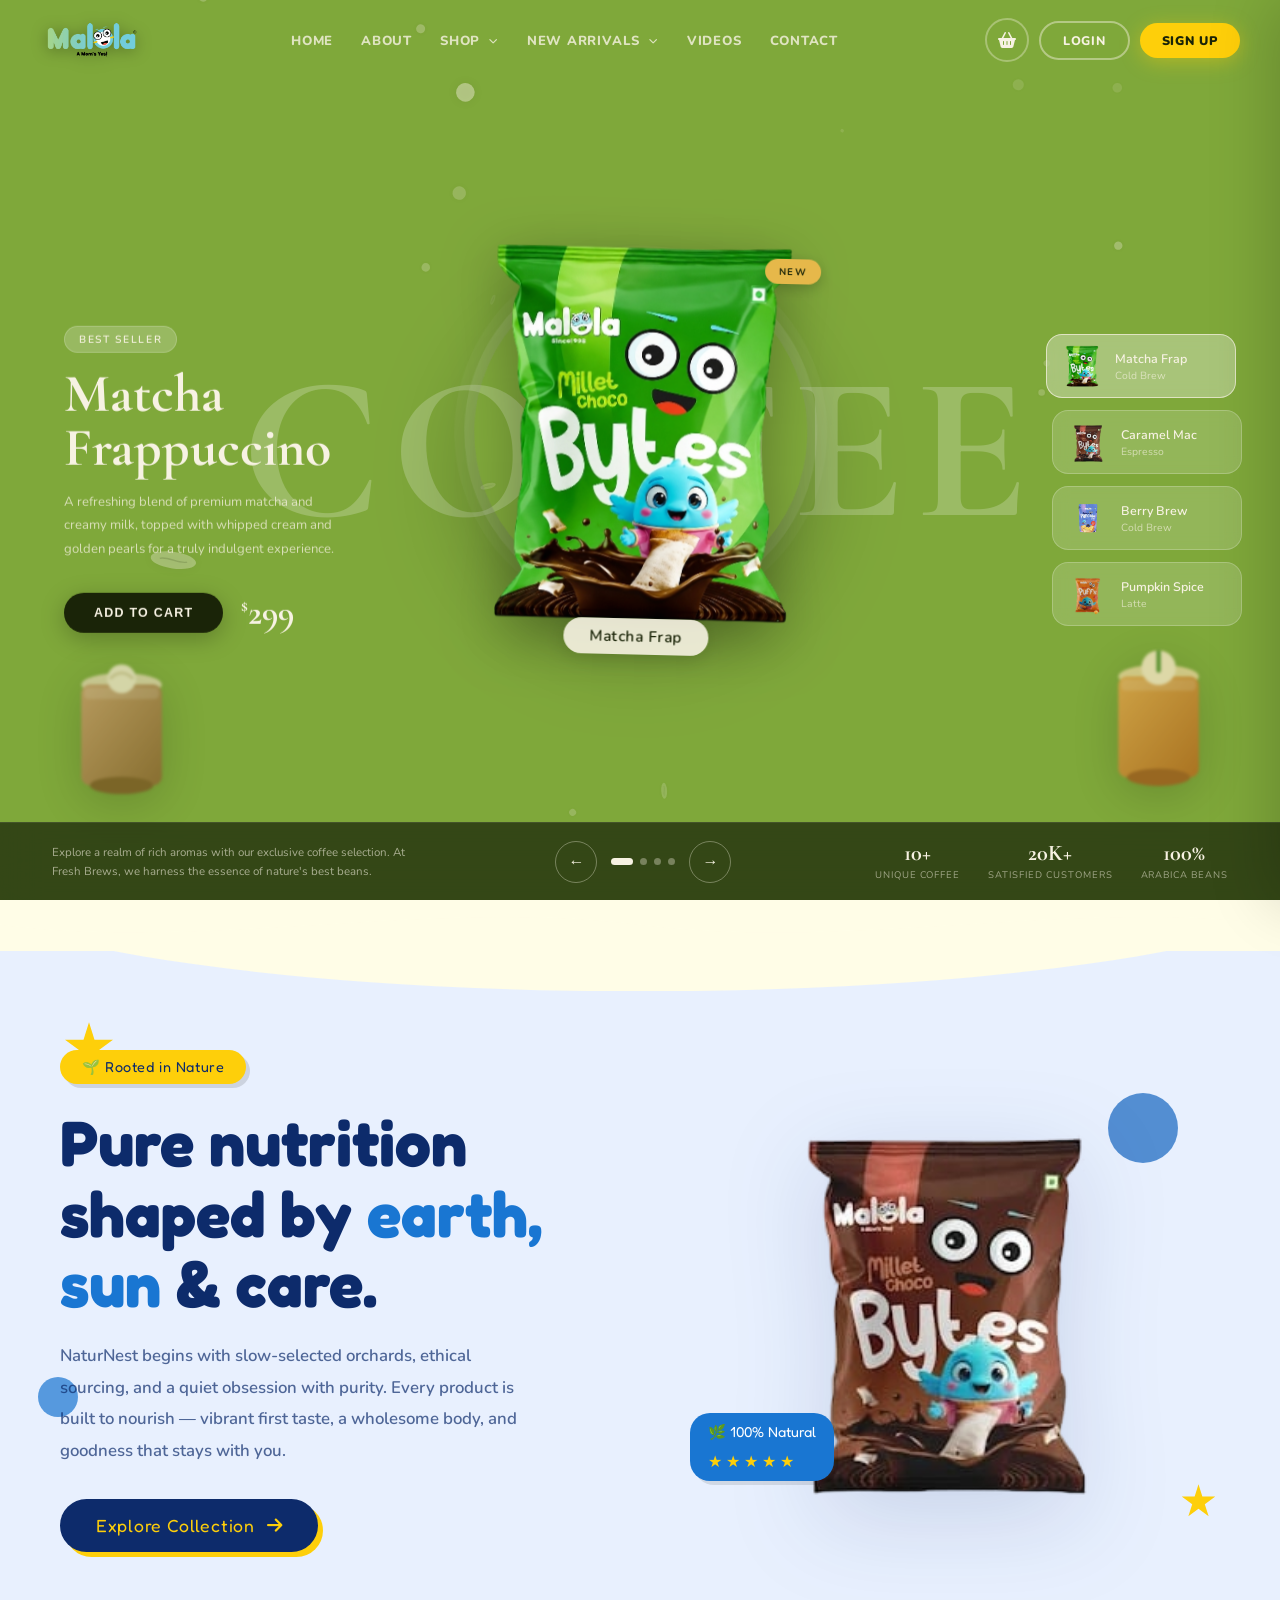
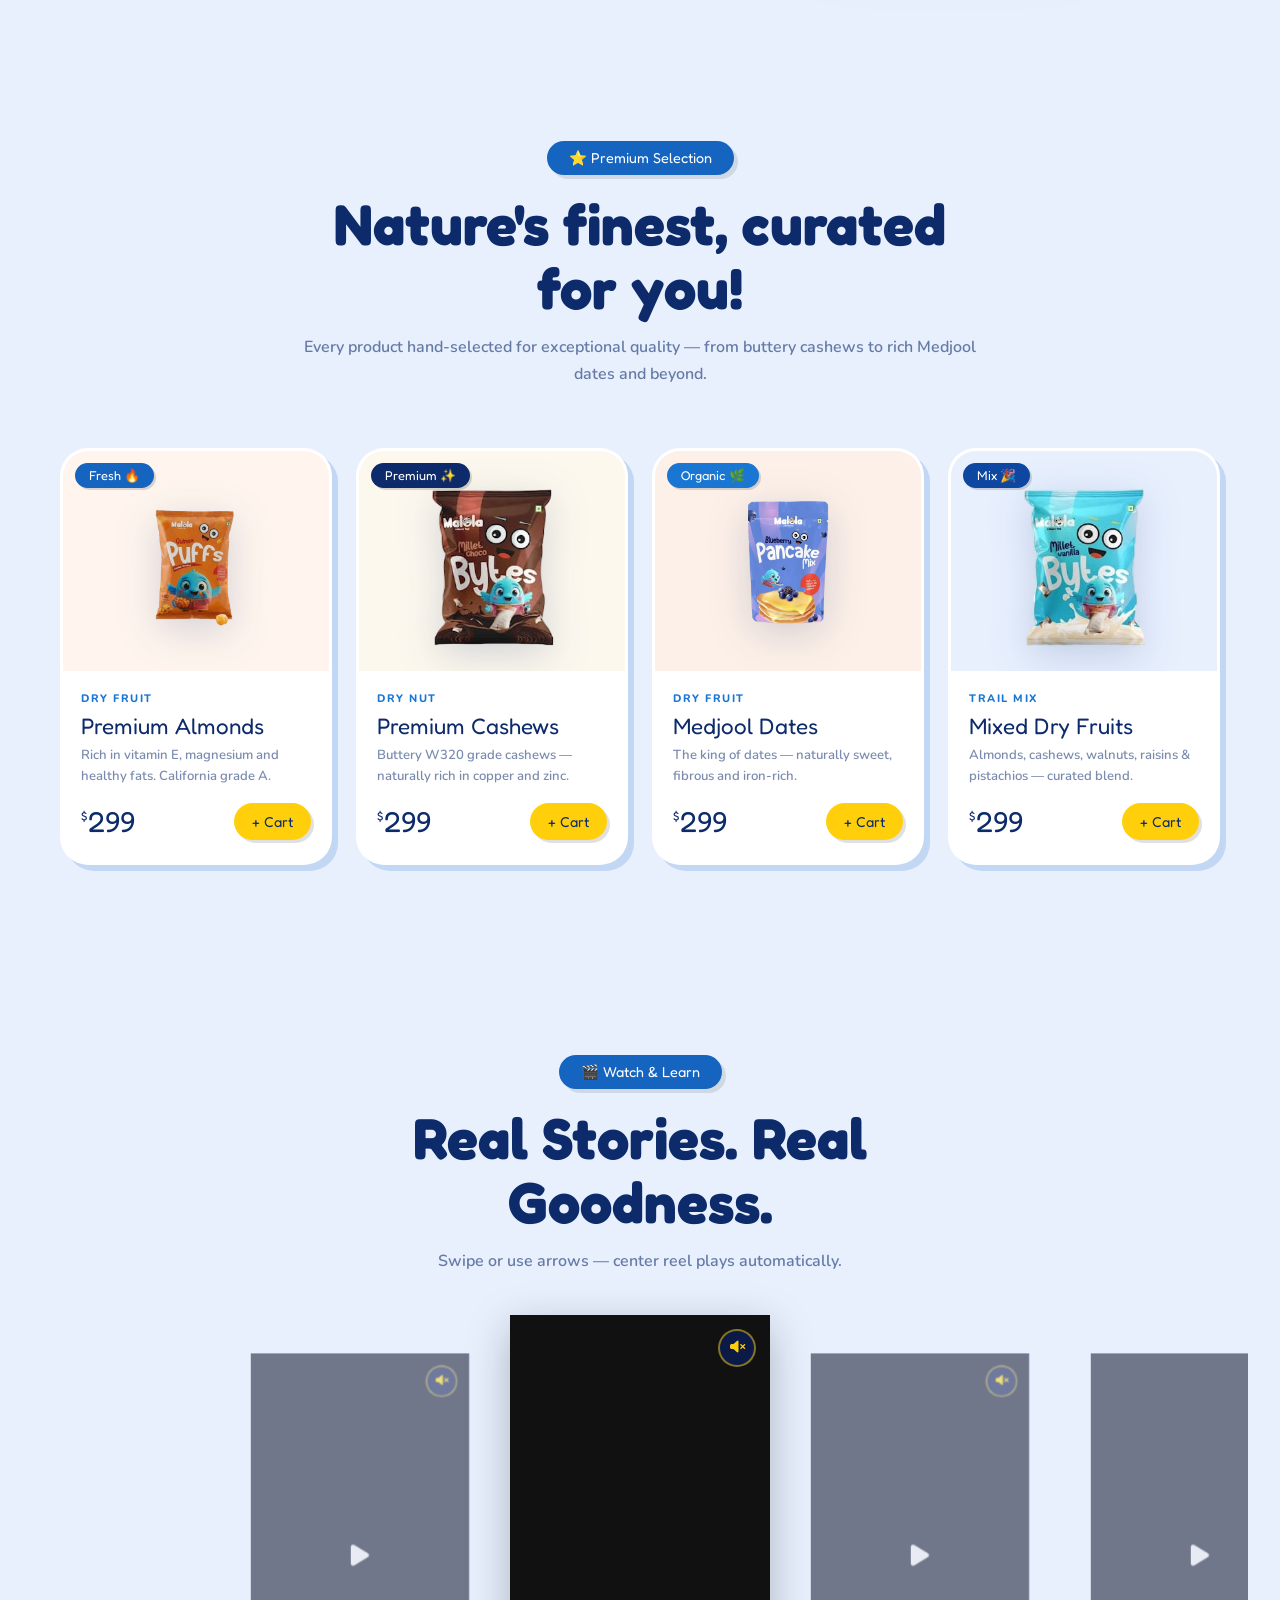
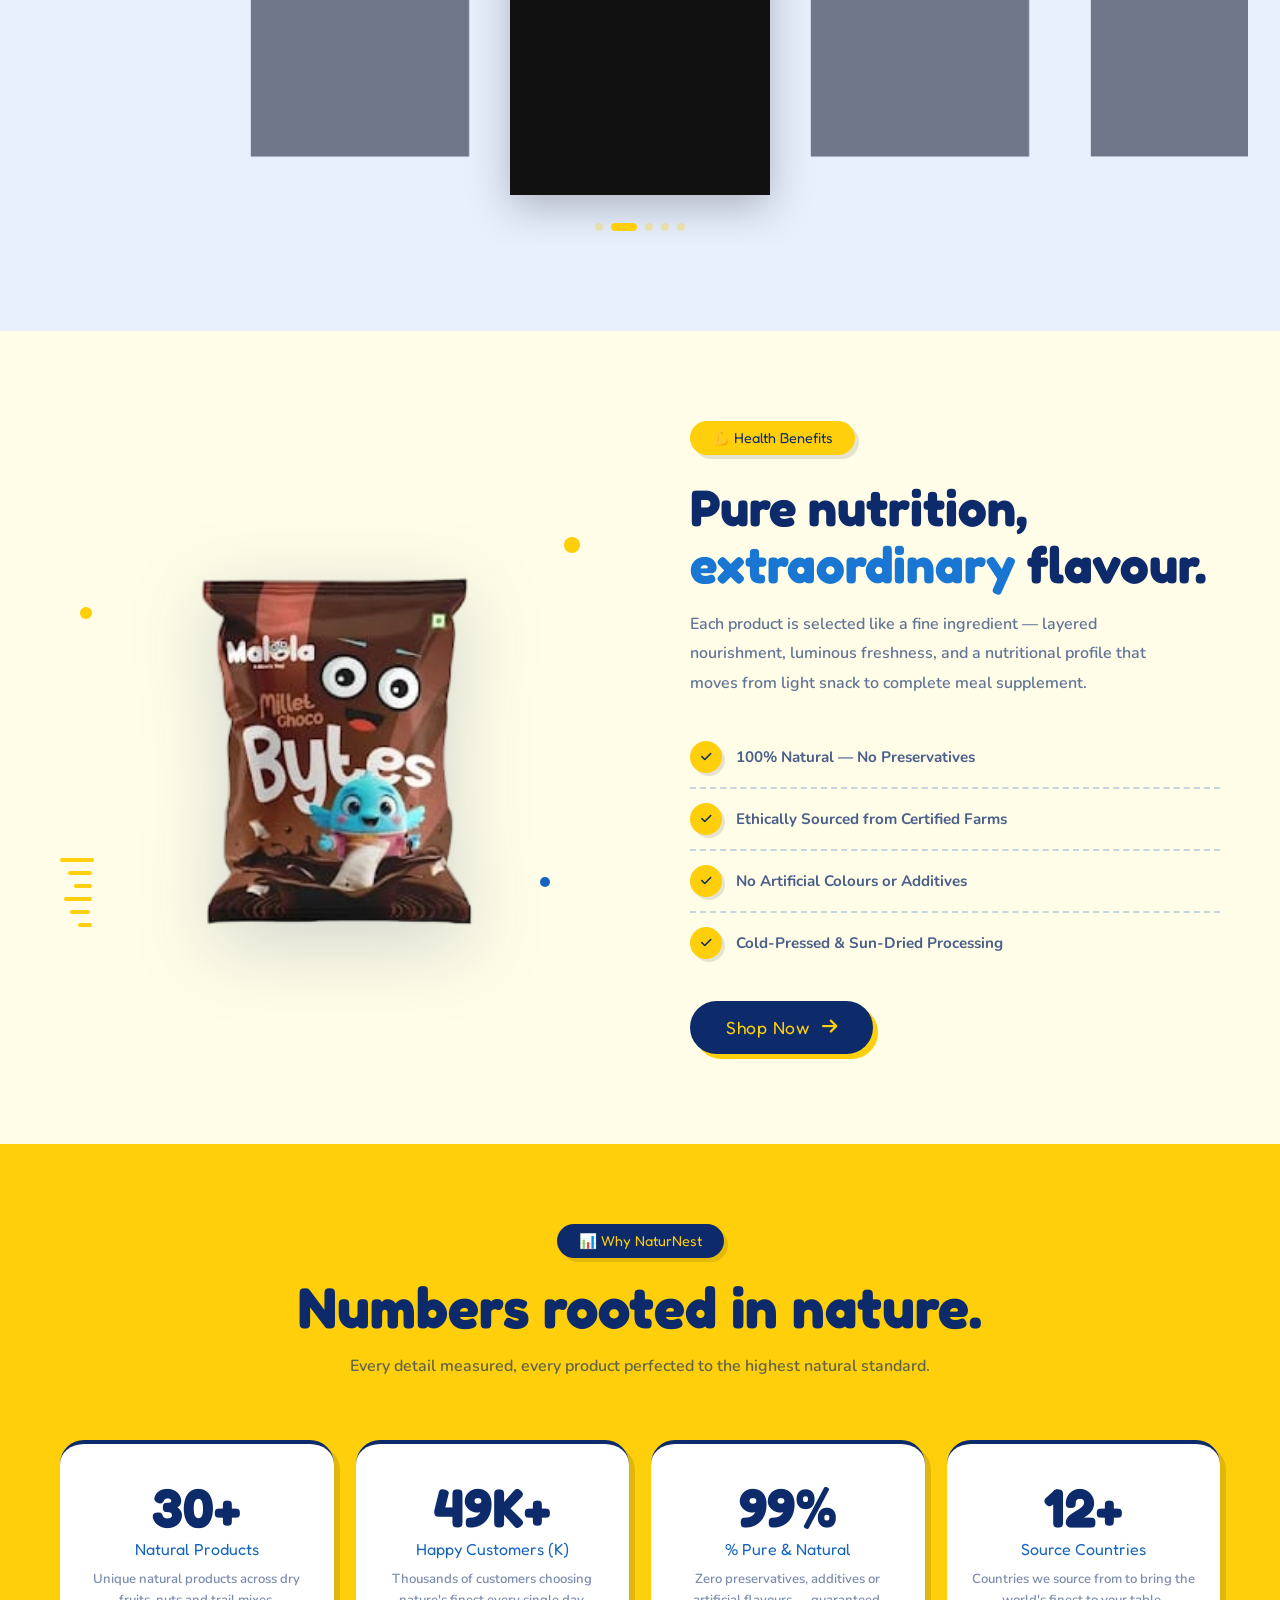
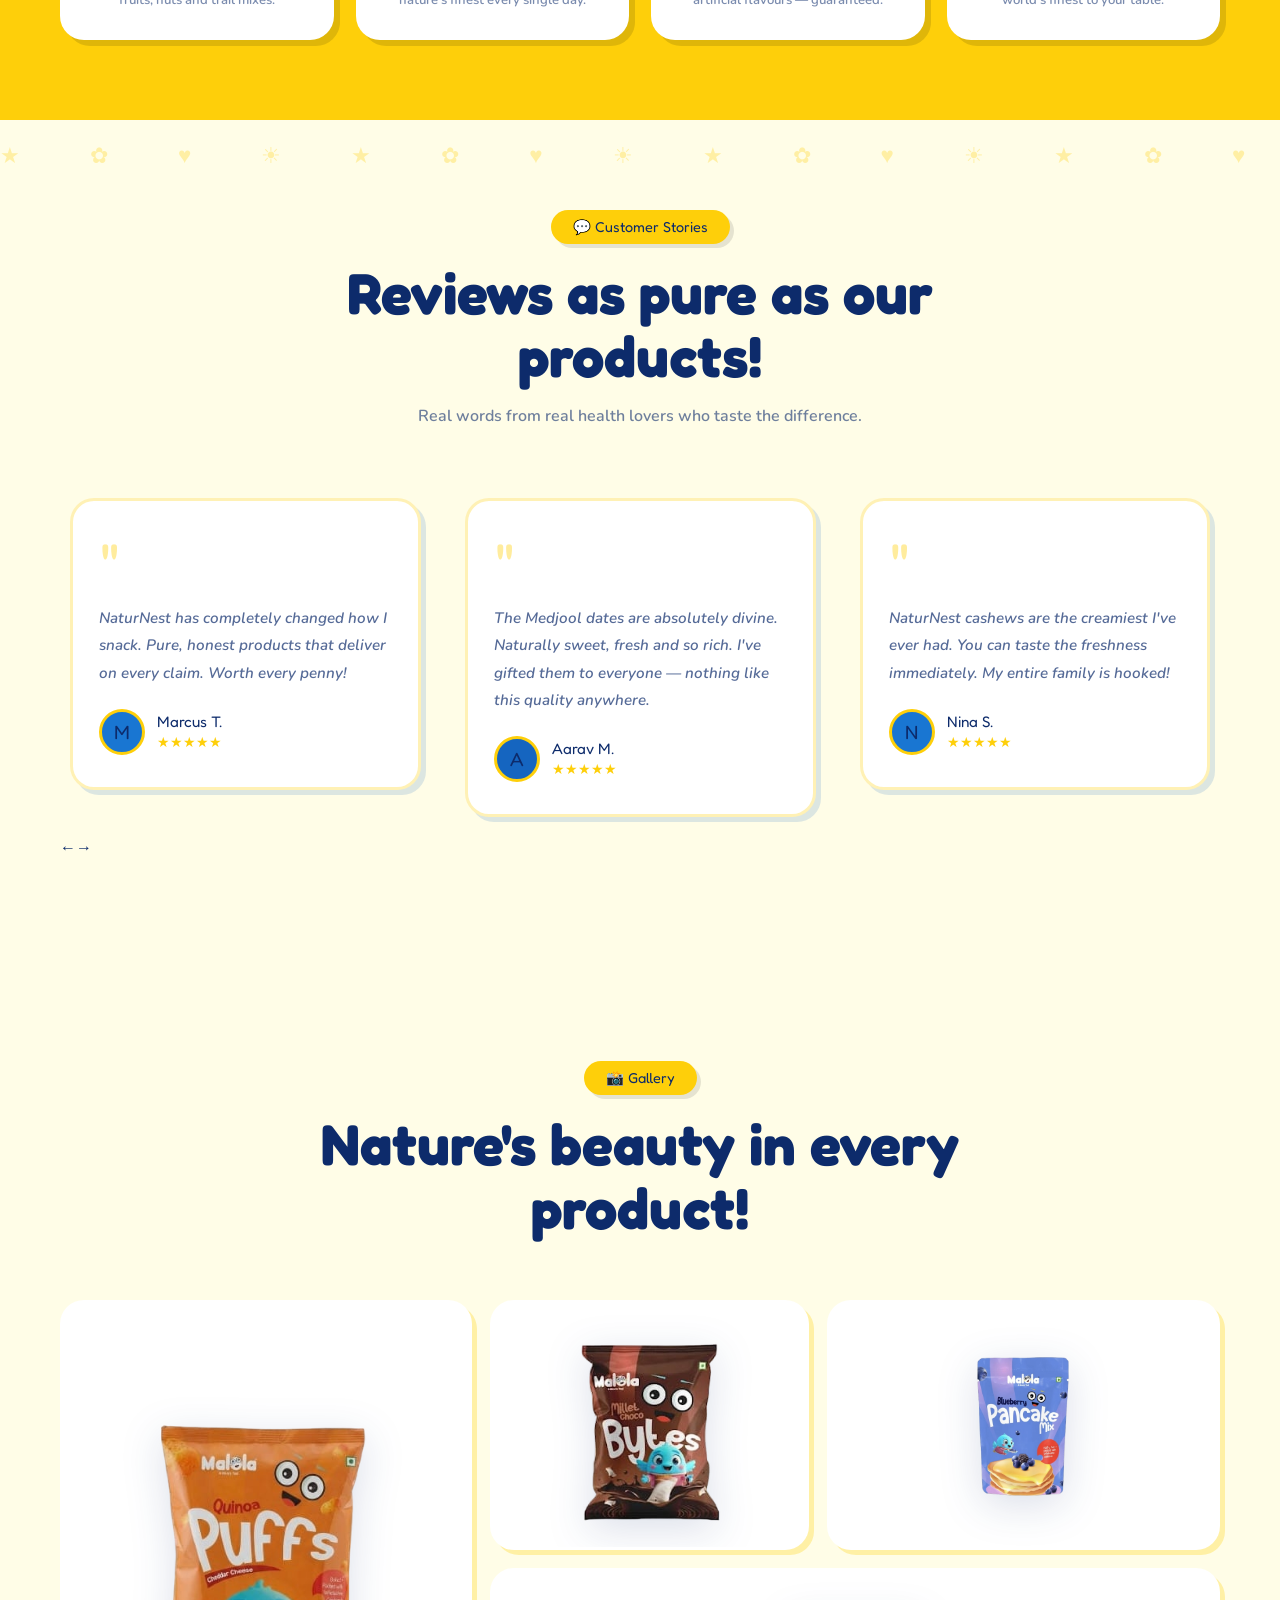
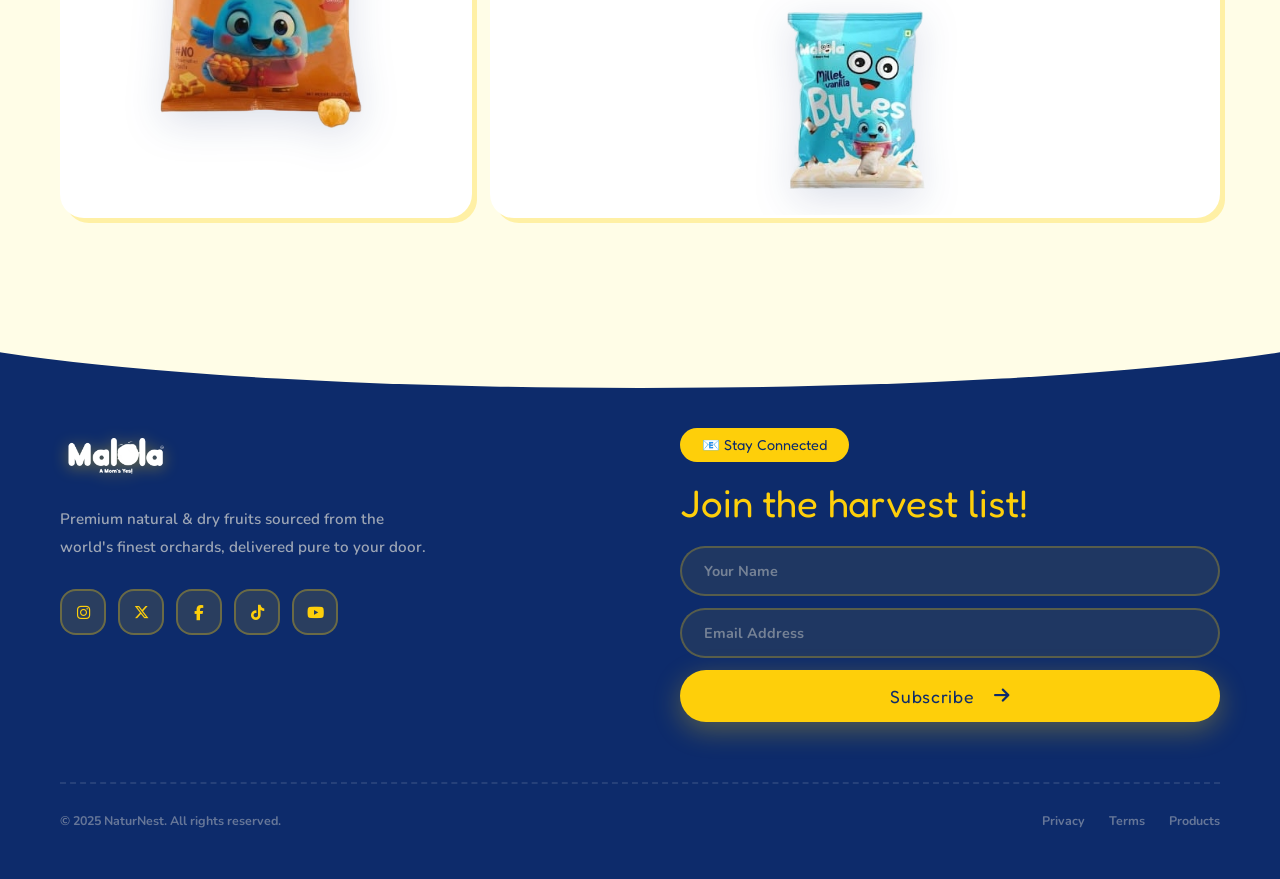
==== index.html @ c9d6923e "Initial commit — NaturNest website" ====
<!DOCTYPE html>
<html lang="en">
<head>
<meta charset="UTF-8"/>
<meta name="viewport" content="width=device-width, initial-scale=1.0"/>
<title>NaturNest — Premium Natural & Dry Fruits</title>
<link href="https://fonts.googleapis.com/css2?family=Fredoka+One&family=Nunito:wght@400;600;700;800;900&family=Cormorant+Garamond:wght@700;900&family=DM+Sans:wght@300;400;500;600&display=swap" rel="stylesheet"/>
<link rel="stylesheet" href="https://cdnjs.cloudflare.com/ajax/libs/OwlCarousel2/2.3.4/assets/owl.carousel.min.css"/>
<link rel="stylesheet" href="https://cdnjs.cloudflare.com/ajax/libs/OwlCarousel2/2.3.4/assets/owl.theme.default.min.css"/>
<link rel="stylesheet" href="https://cdnjs.cloudflare.com/ajax/libs/font-awesome/6.5.0/css/all.min.css"/>
<link rel="stylesheet" href="assets/css/style.css"/>
</head>
<body>

<!-- ══ CART SIDEBAR ══ -->
<div class="cart-overlay" id="cartOverlay"></div>
<aside class="cart-sidebar" id="cartSidebar" aria-label="Shopping cart">
  <div class="cart-header">
    <div class="cart-title"><i class="fa-solid fa-basket-shopping"></i> Your Cart</div>
    <button class="cart-close" id="cartClose" aria-label="Close cart">&#10005;</button>
  </div>
  <div class="cart-items" id="cartItems">
    <div class="cart-empty" id="cartEmpty">
      <i class="fa-solid fa-seedling"></i>
      <p>Your cart is empty</p>
      <span>Add some natural goodness!</span>
    </div>
  </div>
  <div class="cart-footer" id="cartFooter" style="display:none">
    <div class="cart-subtotal">
      <span>Subtotal</span>
      <strong id="cartTotal">$0.00</strong>
    </div>
    <p class="cart-note">Shipping &amp; taxes calculated at checkout</p>
    <button class="checkout-btn">Checkout &nbsp;<i class="fa-solid fa-arrow-right"></i></button>
  </div>
</aside>

<!-- ══ AUTH MODAL ══ -->
<div class="auth-overlay" id="authOverlay"></div>
<div class="auth-modal" id="authModal" role="dialog" aria-modal="true">
  <button class="auth-close" id="authClose" aria-label="Close">&#10005;</button>
  <div class="auth-brand">
    <div class="auth-logo-ring">NN</div>
    <div class="auth-logo-text">NaturNest<small>Pure &amp; Natural</small></div>
  </div>
  <div class="auth-tabs">
    <button class="auth-tab active" data-tab="login">Login</button>
    <button class="auth-tab" data-tab="register">Register</button>
  </div>
  <form class="auth-form" id="loginForm" novalidate>
    <div class="form-group"><label>Email Address</label><div class="input-icon-wrap"><i class="fa-solid fa-envelope"></i><input type="email" placeholder="you@email.com" required></div></div>
    <div class="form-group"><label>Password</label><div class="input-icon-wrap"><i class="fa-solid fa-lock"></i><input type="password" placeholder="••••••••" required></div></div>
    <button type="submit" class="auth-submit">Login &nbsp;<i class="fa-solid fa-arrow-right"></i></button>
    <p class="auth-switch">Don't have an account? <a href="#" class="switch-link" data-switch="register">Register</a></p>
  </form>
  <form class="auth-form" id="registerForm" style="display:none" novalidate>
    <div class="form-group"><label>Full Name</label><div class="input-icon-wrap"><i class="fa-solid fa-user"></i><input type="text" placeholder="Your full name" required></div></div>
    <div class="form-group"><label>Email Address</label><div class="input-icon-wrap"><i class="fa-solid fa-envelope"></i><input type="email" placeholder="you@email.com" required></div></div>
    <div class="form-group"><label>Password</label><div class="input-icon-wrap"><i class="fa-solid fa-lock"></i><input type="password" placeholder="Min. 8 characters" required></div></div>
    <button type="submit" class="auth-submit">Create Account &nbsp;<i class="fa-solid fa-arrow-right"></i></button>
    <p class="auth-switch">Already have an account? <a href="#" class="switch-link" data-switch="login">Login</a></p>
  </form>
</div>

<!-- ══ TOAST ══ -->
<div class="toast-container" id="toastContainer"></div>

<!-- ══ HERO ══ -->
<div id="hero">
  <nav id="mainNav">
    <div class="logo">
      <img src="assets/images/Malola_Logo_600x300-01-1536x768.webp" alt="NaturNest" class="nav-logo-img">
    </div>
    <ul class="nav-links">
      <li><a href="#hero">Home</a></li>
      <li><a href="#kids-about">About</a></li>

      <!-- SHOP MEGA MENU -->
      <li class="has-mega">
        <a href="#kids-shop" class="mega-trigger">Shop <i class="fa-solid fa-chevron-down nav-caret"></i></a>
        <div class="nav-mega">
          <div class="mega-inner">
            <div class="mega-header">
              <span>Our Products</span>
              <a href="#kids-shop" class="mega-view-all">View All <i class="fa-solid fa-arrow-right"></i></a>
            </div>
            <div class="mega-grid">
              <div class="mega-item" data-pdp="almonds">
                <div class="mega-item-text">
                  <div class="mega-item-cat">Dry Fruit</div>
                  <div class="mega-item-name">Premium Almonds</div>
                  <div class="mega-item-price">$299</div>
                </div>
                <img src="assets/images/red.png" alt="Almonds" class="mega-item-img">
              </div>
              <div class="mega-item" data-pdp="cashews">
                <div class="mega-item-text">
                  <div class="mega-item-cat">Dry Nut</div>
                  <div class="mega-item-name">Premium Cashews</div>
                  <div class="mega-item-price">$299</div>
                </div>
                <img src="assets/images/a6bf2fb7-be25-4e5c-94f4-ba9215f70999_removalai_preview.png" alt="Cashews" class="mega-item-img">
              </div>
              <div class="mega-item" data-pdp="dates">
                <div class="mega-item-text">
                  <div class="mega-item-cat">Dry Fruit</div>
                  <div class="mega-item-name">Medjool Dates</div>
                  <div class="mega-item-price">$299</div>
                </div>
                <img src="assets/images/b3e47e53-7399-423b-a88a-c4cadb4de3b3_removalai_preview.png" alt="Dates" class="mega-item-img">
              </div>
              <div class="mega-item" data-pdp="mixed">
                <div class="mega-item-text">
                  <div class="mega-item-cat">Trail Mix</div>
                  <div class="mega-item-name">Mixed Dry Fruits</div>
                  <div class="mega-item-price">$299</div>
                </div>
                <img src="assets/images/32603c34-e7eb-411c-869c-a99345af8d3d_removalai_preview.png" alt="Mix" class="mega-item-img">
              </div>
              <div class="mega-item mega-soon">
                <div class="mega-item-text">
                  <div class="mega-item-cat">Dry Nut</div>
                  <div class="mega-item-name">Organic Walnuts</div>
                  <div class="mega-soon-tag">Coming Soon</div>
                </div>
                <div class="mega-item-emoji">🌰</div>
              </div>
              <div class="mega-item mega-soon">
                <div class="mega-item-text">
                  <div class="mega-item-cat">Dry Nut</div>
                  <div class="mega-item-name">Roasted Pistachios</div>
                  <div class="mega-soon-tag">Coming Soon</div>
                </div>
                <div class="mega-item-emoji">🫘</div>
              </div>
              <div class="mega-item mega-soon">
                <div class="mega-item-text">
                  <div class="mega-item-cat">Dried Fruit</div>
                  <div class="mega-item-name">Turkish Figs</div>
                  <div class="mega-soon-tag">Coming Soon</div>
                </div>
                <div class="mega-item-emoji">🫐</div>
              </div>
              <div class="mega-item mega-soon">
                <div class="mega-item-text">
                  <div class="mega-item-cat">Dried Fruit</div>
                  <div class="mega-item-name">Golden Raisins</div>
                  <div class="mega-soon-tag">Coming Soon</div>
                </div>
                <div class="mega-item-emoji">🍇</div>
              </div>
              <div class="mega-item mega-soon">
                <div class="mega-item-text">
                  <div class="mega-item-cat">Premium Nut</div>
                  <div class="mega-item-name">Pecan Nuts</div>
                  <div class="mega-soon-tag">Coming Soon</div>
                </div>
                <div class="mega-item-emoji">🥜</div>
              </div>
            </div>
          </div>
        </div>
      </li>

      <!-- NEW ARRIVALS DROPDOWN -->
      <li class="has-drop">
        <a href="#" class="drop-trigger">New Arrivals <i class="fa-solid fa-chevron-down nav-caret"></i></a>
        <div class="nav-drop">
          <div class="drop-head">🆕 Coming This Season</div>
          <div class="drop-items">
            <div class="drop-item">
              <div class="drop-item-emoji">🌰</div>
              <div class="drop-item-body">
                <div class="drop-item-name">Organic Walnuts</div>
                <div class="drop-item-sub">Californian · Cold-Pressed</div>
              </div>
              <div class="drop-badge">Soon</div>
            </div>
            <div class="drop-item">
              <div class="drop-item-emoji">🫘</div>
              <div class="drop-item-body">
                <div class="drop-item-name">Roasted Pistachios</div>
                <div class="drop-item-sub">Iranian · Lightly Salted</div>
              </div>
              <div class="drop-badge">Soon</div>
            </div>
            <div class="drop-item">
              <div class="drop-item-emoji">🎁</div>
              <div class="drop-item-body">
                <div class="drop-item-name">Saffron Gift Box</div>
                <div class="drop-item-sub">Premium · Limited Edition</div>
              </div>
              <div class="drop-badge drop-badge-hot">Limited</div>
            </div>
          </div>
          <button class="drop-notify-btn" onclick="showToast('<i class=\'fa-solid fa-bell\'></i> You\'ll be first to know when they land!')">🔔 Notify Me</button>
        </div>
      </li>

      <li><a href="#kids-video">Videos</a></li>
      <li><a href="#kids-contact">Contact</a></li>
    </ul>
    <div class="nav-actions">
      <button class="nav-cart-btn" id="navCartBtn" aria-label="Open cart">
        <i class="fa-solid fa-basket-shopping"></i>
        <span class="cart-badge" id="cartBadge" style="display:none">0</span>
      </button>
      <button class="btn-login" id="navLoginBtn">Login</button>
      <button class="btn-signup" id="navSignupBtn">Sign Up</button>
    </div>
  </nav>
  <div id="bgWord">COFFEE</div>
  <canvas id="beansCanvas"></canvas>
  <div class="side-cup left" id="leftCup">
    <svg viewBox="0 0 80 110" xmlns="http://www.w3.org/2000/svg">
      <defs><linearGradient id="lg1" x1="0" y1="0" x2="1" y2="1"><stop offset="0%" stop-color="#c8956a"/><stop offset="100%" stop-color="#8b5c2e"/></linearGradient></defs>
      <ellipse cx="40" cy="18" rx="28" ry="8" fill="#e8d5b8" opacity=".9"/>
      <rect x="12" y="18" width="56" height="70" rx="6" fill="url(#lg1)"/>
      <ellipse cx="40" cy="88" rx="22" ry="6" fill="#7a4f22"/>
      <rect x="14" y="20" width="52" height="8" rx="3" fill="rgba(255,255,255,.15)"/>
      <circle cx="40" cy="14" r="10" fill="#f0e4cc"/>
      <path d="M32 14 Q40 6 48 14" stroke="#d4c4a0" stroke-width="2" fill="none"/>
    </svg>
  </div>
  <div class="side-cup right" id="rightCup">
    <svg viewBox="0 0 80 110" xmlns="http://www.w3.org/2000/svg">
      <defs><linearGradient id="lg2" x1="0" y1="0" x2="1" y2="1"><stop offset="0%" stop-color="#e8a04a"/><stop offset="100%" stop-color="#b8621a"/></linearGradient></defs>
      <ellipse cx="40" cy="18" rx="28" ry="8" fill="#f5d8a8" opacity=".9"/>
      <rect x="12" y="18" width="56" height="70" rx="6" fill="url(#lg2)"/>
      <ellipse cx="40" cy="88" rx="22" ry="6" fill="#a0521a"/>
      <rect x="14" y="20" width="52" height="8" rx="3" fill="rgba(255,255,255,.15)"/>
      <circle cx="40" cy="12" r="12" fill="#fce8cc"/>
      <line x1="40" y1="0" x2="40" y2="14" stroke="#4e8a2e" stroke-width="3" stroke-linecap="round"/>
    </svg>
  </div>
  <div id="productStage">
    <div class="product-ring" id="productRing">
      <img class="product-image" id="productImage" src="assets/images/green.png" alt="Matcha Frap"/>
      <div class="product-badge" id="productBadge">New</div>
    </div>
    <div class="product-label" id="productLabel">Matcha Frap</div>
  </div>
  <div id="leftContent">
    <div class="slide-tag" id="slideTag">Best Seller</div>
    <h1 class="slide-title" id="slideTitle">Matcha<br/>Frappuccino</h1>
    <p class="slide-desc" id="slideDesc">A refreshing blend of premium matcha and creamy milk, topped with whipped cream and golden pearls for a truly indulgent experience.</p>
    <div class="cta-row">
      <button class="btn-cta" id="heroAddCart">Add to Cart</button>
      <div class="price" id="slidePrice"><sup>$</sup>299</div>
    </div>
  </div>
  <div id="rightThumbs"></div>
  <div id="bottomBar">
    <p class="bottom-desc">Explore a realm of rich aromas with our exclusive coffee selection. At Fresh Brews, we harness the essence of nature's best beans.</p>
    <div class="nav-controls">
      <button class="nav-btn" id="prevBtn">&#8592;</button>
      <div class="dots" id="dotsContainer"></div>
      <button class="nav-btn" id="nextBtn">&#8594;</button>
    </div>
    <div class="stats">
      <div class="stat"><div class="stat-num">10+</div><div class="stat-label">Unique Coffee</div></div>
      <div class="stat"><div class="stat-num">20K+</div><div class="stat-label">Satisfied Customers</div></div>
      <div class="stat"><div class="stat-num">100%</div><div class="stat-label">Arabica Beans</div></div>
    </div>
  </div>
</div>

<!-- ══ KIDS PAGE ══ -->
<div class="kids-page">

  <div class="kids-divider">
    <svg viewBox="0 0 1440 60" xmlns="http://www.w3.org/2000/svg" preserveAspectRatio="none"><path d="M0,30 C240,60 480,0 720,30 C960,60 1200,0 1440,30 L1440,60 L0,60 Z" fill="#fffde7"/></svg>
  </div>

  <!-- ABOUT -->
  <section class="kids-about k-reveal" id="kids-about">
    <div class="k-deco k-star" style="top:10%;left:5%;width:50px;height:50px;--d:-0.5s"></div>
    <div class="k-deco k-circle" style="top:20%;right:8%;width:70px;height:70px;--d:-2s"></div>
    <div class="k-deco k-triangle" style="bottom:15%;left:12%;--d:-3s"></div>
    <div class="k-deco k-star" style="bottom:20%;right:5%;width:35px;height:35px;--d:-4s"></div>
    <div class="k-deco k-circle" style="top:60%;left:3%;width:40px;height:40px;background:#1976D2;--d:-1.5s"></div>
    <div class="kids-about-grid">
      <div class="kids-about-text">
        <div class="k-eyebrow">🌱 Rooted in Nature</div>
        <h2>Pure nutrition shaped by <span>earth, sun</span> &amp; care.</h2>
        <p>NaturNest begins with slow-selected orchards, ethical sourcing, and a quiet obsession with purity. Every product is built to nourish — vibrant first taste, a wholesome body, and goodness that stays with you.</p>
        <button class="kids-about-cta" onclick="document.getElementById('kids-shop').scrollIntoView({behavior:'smooth'})">
          Explore Collection <i class="fa-solid fa-arrow-right"></i>
        </button>
      </div>
      <div class="kids-about-visual">
        <!-- animated zigzag top-right corner -->
        <svg class="ka-zigzag" viewBox="0 0 200 70" xmlns="http://www.w3.org/2000/svg" aria-hidden="true">
          <polyline class="ka-zz-line" points="0,55 25,5 50,55 75,5 100,55 125,5 150,55 175,5 200,55"/>
        </svg>
        <img class="ka-main-img" src="assets/images/a6bf2fb7-be25-4e5c-94f4-ba9215f70999_removalai_preview.png" alt="Premium Cashews">
        <div class="ka-badge2">🌿 100% Natural
          <div class="stars-row"><span>★</span><span>★</span><span>★</span><span>★</span><span>★</span></div>
        </div>
      </div>
    </div>
  </section>

  <!-- PRODUCTS -->
  <section class="kids-products k-reveal" id="kids-shop">
    <div class="k-section-head">
      <div class="k-eyebrow">⭐ Premium Selection</div>
      <h2>Nature's finest, curated for you!</h2>
      <p>Every product hand-selected for exceptional quality — from buttery cashews to rich Medjool dates and beyond.</p>
    </div>
    <div class="kids-product-grid">
      <!-- Card 1 -->
      <div class="k-prod-card">
        <div class="k-prod-img" style="background:#fff5ee">
          <img src="assets/images/red.png" alt="Premium Almonds">
          <div class="k-prod-badge" style="background:#1565C0">Fresh 🔥</div>
        </div>
        <div class="k-prod-info">
          <div class="k-prod-type">Dry Fruit</div>
          <div class="k-prod-name">Premium Almonds</div>
          <div class="k-prod-desc">Rich in vitamin E, magnesium and healthy fats. California grade A.</div>
          <div class="k-prod-footer">
            <div class="k-prod-price"><sup>$</sup>299</div>
            <button class="k-add-btn add-to-cart-btn" data-name="Premium Almonds" data-price="299" data-image="assets/images/red.png">+ Cart</button>
          </div>
        </div>
      </div>
      <!-- Card 2 -->
      <div class="k-prod-card">
        <div class="k-prod-img" style="background:#fdf8ee">
          <img src="assets/images/a6bf2fb7-be25-4e5c-94f4-ba9215f70999_removalai_preview.png" alt="Premium Cashews">
          <div class="k-prod-badge" style="background:#0d2b6b">Premium ✨</div>
        </div>
        <div class="k-prod-info">
          <div class="k-prod-type">Dry Nut</div>
          <div class="k-prod-name">Premium Cashews</div>
          <div class="k-prod-desc">Buttery W320 grade cashews — naturally rich in copper and zinc.</div>
          <div class="k-prod-footer">
            <div class="k-prod-price"><sup>$</sup>299</div>
            <button class="k-add-btn add-to-cart-btn" data-name="Premium Cashews" data-price="299" data-image="assets/images/a6bf2fb7-be25-4e5c-94f4-ba9215f70999_removalai_preview.png">+ Cart</button>
          </div>
        </div>
      </div>
      <!-- Card 3 -->
      <div class="k-prod-card">
        <div class="k-prod-img" style="background:#fdf0e8">
          <img src="assets/images/b3e47e53-7399-423b-a88a-c4cadb4de3b3_removalai_preview.png" alt="Medjool Dates">
          <div class="k-prod-badge" style="background:#1976D2">Organic 🌿</div>
        </div>
        <div class="k-prod-info">
          <div class="k-prod-type">Dry Fruit</div>
          <div class="k-prod-name">Medjool Dates</div>
          <div class="k-prod-desc">The king of dates — naturally sweet, fibrous and iron-rich.</div>
          <div class="k-prod-footer">
            <div class="k-prod-price"><sup>$</sup>299</div>
            <button class="k-add-btn add-to-cart-btn" data-name="Medjool Dates" data-price="299" data-image="assets/images/b3e47e53-7399-423b-a88a-c4cadb4de3b3_removalai_preview.png">+ Cart</button>
          </div>
        </div>
      </div>
      <!-- Card 4 -->
      <div class="k-prod-card">
        <div class="k-prod-img" style="background:#e8f0fe">
          <img src="assets/images/32603c34-e7eb-411c-869c-a99345af8d3d_removalai_preview.png" alt="Mixed Dry Fruits">
          <div class="k-prod-badge" style="background:#0d47a1">Mix 🎉</div>
        </div>
        <div class="k-prod-info">
          <div class="k-prod-type">Trail Mix</div>
          <div class="k-prod-name">Mixed Dry Fruits</div>
          <div class="k-prod-desc">Almonds, cashews, walnuts, raisins &amp; pistachios — curated blend.</div>
          <div class="k-prod-footer">
            <div class="k-prod-price"><sup>$</sup>299</div>
            <button class="k-add-btn add-to-cart-btn" data-name="Mixed Dry Fruits" data-price="299" data-image="assets/images/32603c34-e7eb-411c-869c-a99345af8d3d_removalai_preview.png">+ Cart</button>
          </div>
        </div>
      </div>
    </div>
  </section>

  <!-- VIDEO REELS SLIDER -->
  <section class="kids-video k-reveal" id="kids-video">
    <div class="k-section-head" style="position:relative;z-index:2">
      <div class="k-eyebrow">🎬 Watch &amp; Learn</div>
      <h2>Real Stories. Real Goodness.</h2>
      <p>Swipe or use arrows — center reel plays automatically.</p>
    </div>

    <div class="reels-slider-wrap">
      <button class="reel-nav reel-prev" id="reelPrev" aria-label="Previous reel">
        <i class="fa-solid fa-chevron-left"></i>
      </button>

      <div class="reels-viewport" id="reelsViewport">
        <div class="reels-track" id="reelsTrack">

          <div class="reel-card" data-index="0">
            <video class="reel-video" src="assets/images/video/From KlickPin CF Bookmark these budget-friendly ways to style your paint project that look high-end but stay practical using simple ideas you can actually pull off - Pin-959829739336580702.mp4" muted playsinline preload="metadata"></video>
            <div class="reel-top"><button class="reel-mute-btn"><i class="fa-solid fa-volume-xmark"></i></button></div>
            <div class="reel-pause-icon"><i class="fa-solid fa-pause"></i></div>
          </div>

          <div class="reel-card" data-index="1">
            <video class="reel-video" src="assets/images/video/From KlickPin CF Polished Bridesmaid Dress Ideas for Everyday Life - Pin-31877109857418235.mp4" muted playsinline preload="metadata"></video>
            <div class="reel-top"><button class="reel-mute-btn"><i class="fa-solid fa-volume-xmark"></i></button></div>
            <div class="reel-pause-icon"><i class="fa-solid fa-pause"></i></div>
          </div>

          <div class="reel-card" data-index="2">
            <video class="reel-video" src="assets/images/video/From KlickPin CF Polished Bridesmaid Dress Ideas for Everyday Life - Pin-31877109857418235 - Copy.mp4" muted playsinline preload="metadata"></video>
            <div class="reel-top"><button class="reel-mute-btn"><i class="fa-solid fa-volume-xmark"></i></button></div>
            <div class="reel-pause-icon"><i class="fa-solid fa-pause"></i></div>
          </div>

          <div class="reel-card" data-index="3">
            <video class="reel-video" src="assets/images/video/From KlickPin CF Unique Packing List Ideas on a Budget - Pin-805651820879508247.mp4" muted playsinline preload="metadata"></video>
            <div class="reel-top"><button class="reel-mute-btn"><i class="fa-solid fa-volume-xmark"></i></button></div>
            <div class="reel-pause-icon"><i class="fa-solid fa-pause"></i></div>
          </div>

          <div class="reel-card" data-index="4">
            <video class="reel-video" src="assets/images/video/PinLoad_Style_savvy_Video_Themed_outfits_Bold_fashion_1776402561028 - Copy.mp4" muted playsinline preload="metadata"></video>
            <div class="reel-top"><button class="reel-mute-btn"><i class="fa-solid fa-volume-xmark"></i></button></div>
            <div class="reel-pause-icon"><i class="fa-solid fa-pause"></i></div>
          </div>

        </div>
      </div>

      <button class="reel-nav reel-next" id="reelNext" aria-label="Next reel">
        <i class="fa-solid fa-chevron-right"></i>
      </button>
    </div>

    <div class="reels-dots" id="reelsDots"></div>
  </section>

  <!-- BENEFITS -->
  <section class="kids-benefits k-reveal" id="kids-benefits">
    <div class="kids-benefits-grid">
      <div class="kb-img-side">

        <!-- squiggly line — right side -->
        <svg class="kb-squig kb-squig-r" viewBox="0 0 70 260" xmlns="http://www.w3.org/2000/svg" aria-hidden="true">
          <path class="kb-squig-path" d="M35,8 C65,30 65,70 35,95 C5,120 5,160 35,185 C65,210 65,240 35,252" fill="none" stroke="#FECF0A" stroke-width="6" stroke-linecap="round" stroke-linejoin="round"/>
        </svg>

        <!-- squiggly line — top left -->
        <svg class="kb-squig kb-squig-l" viewBox="0 0 60 180" xmlns="http://www.w3.org/2000/svg" aria-hidden="true">
          <path class="kb-squig-path2" d="M30,6 C52,24 52,55 30,72 C8,89 8,120 30,138 C52,156 52,170 30,174" fill="none" stroke="#1565C0" stroke-width="5" stroke-linecap="round" stroke-linejoin="round"/>
        </svg>

        <!-- scattered dashes — bottom left -->
        <div class="kb-dashes">
          <span></span><span></span><span></span>
          <span></span><span></span><span></span>
        </div>

        <!-- floating dot accents -->
        <div class="kb-dot kb-dot1"></div>
        <div class="kb-dot kb-dot2"></div>
        <div class="kb-dot kb-dot3"></div>

        <img class="kb-main-img" src="assets/images/a6bf2fb7-be25-4e5c-94f4-ba9215f70999_removalai_preview.png" alt="Premium Cashews">
      </div>
      <div class="kb-text">
        <div class="k-eyebrow">💪 Health Benefits</div>
        <h2>Pure nutrition, <span>extraordinary</span> flavour.</h2>
        <p>Each product is selected like a fine ingredient — layered nourishment, luminous freshness, and a nutritional profile that moves from light snack to complete meal supplement.</p>
        <ul class="kb-features">
          <li><div class="k-check"><i class="fa-solid fa-check"></i></div> 100% Natural — No Preservatives</li>
          <li><div class="k-check"><i class="fa-solid fa-check"></i></div> Ethically Sourced from Certified Farms</li>
          <li><div class="k-check"><i class="fa-solid fa-check"></i></div> No Artificial Colours or Additives</li>
          <li><div class="k-check"><i class="fa-solid fa-check"></i></div> Cold-Pressed &amp; Sun-Dried Processing</li>
        </ul>
        <button class="kids-about-cta" style="margin-top:28px" onclick="document.getElementById('kids-shop').scrollIntoView({behavior:'smooth'})">
          Shop Now <i class="fa-solid fa-arrow-right"></i>
        </button>
      </div>
    </div>
  </section>

  <!-- STATS -->
  <section class="kids-stats k-reveal">
    <div class="k-section-head">
      <div class="k-eyebrow">📊 Why NaturNest</div>
      <h2>Numbers rooted in nature.</h2>
      <p>Every detail measured, every product perfected to the highest natural standard.</p>
    </div>
    <div class="k-stat-grid">
      <div class="k-stat-card">
        <strong data-count="30">0</strong>
        <div class="k-stat-label">Natural Products</div>
        <p>Unique natural products across dry fruits, nuts and trail mixes.</p>
      </div>
      <div class="k-stat-card">
        <strong data-count="50">0</strong>
        <div class="k-stat-label">Happy Customers (K)</div>
        <p>Thousands of customers choosing nature's finest every single day.</p>
      </div>
      <div class="k-stat-card">
        <strong data-count="100">0</strong>
        <div class="k-stat-label">% Pure &amp; Natural</div>
        <p>Zero preservatives, additives or artificial flavours — guaranteed.</p>
      </div>
      <div class="k-stat-card">
        <strong data-count="12">0</strong>
        <div class="k-stat-label">Source Countries</div>
        <p>Countries we source from to bring the world's finest to your table.</p>
      </div>
    </div>
  </section>

  <!-- TESTIMONIALS -->
  <section class="kids-reviews k-reveal">
    <div class="k-section-head">
      <div class="k-eyebrow" style="background:var(--yellow);color:var(--kids-dark)">💬 Customer Stories</div>
      <h2>Reviews as pure as our products!</h2>
      <p>Real words from real health lovers who taste the difference.</p>
    </div>
    <div class="owl-carousel kids-testimonial-carousel" style="max-width:1220px;margin:0 auto;position:relative;z-index:2">
      <div>
        <div class="k-review-card">
          <div class="k-quote">"</div>
          <p class="k-review-text">The Medjool dates are absolutely divine. Naturally sweet, fresh and so rich. I've gifted them to everyone — nothing like this quality anywhere.</p>
          <div class="k-review-footer">
            <div class="k-avatar" style="background:#1565C0">A</div>
            <div><div class="k-review-name">Aarav M.</div><div class="k-stars">★★★★★</div></div>
          </div>
        </div>
      </div>
      <div>
        <div class="k-review-card">
          <div class="k-quote">"</div>
          <p class="k-review-text">NaturNest cashews are the creamiest I've ever had. You can taste the freshness immediately. My entire family is hooked!</p>
          <div class="k-review-footer">
            <div class="k-avatar" style="background:#1976D2">N</div>
            <div><div class="k-review-name">Nina S.</div><div class="k-stars">★★★★★</div></div>
          </div>
        </div>
      </div>
      <div>
        <div class="k-review-card">
          <div class="k-quote">"</div>
          <p class="k-review-text">The mixed dry fruits pack is my daily ritual. Perfect balance of nuts and fruits. A clean luxury snack I genuinely look forward to.</p>
          <div class="k-review-footer">
            <div class="k-avatar" style="background:#1565C0">K</div>
            <div><div class="k-review-name">Kabir R.</div><div class="k-stars">★★★★★</div></div>
          </div>
        </div>
      </div>
      <div>
        <div class="k-review-card">
          <div class="k-quote">"</div>
          <p class="k-review-text">Premium almonds that actually taste premium. No bitterness, no stale aftertaste. Just pure, wholesome goodness in every handful.</p>
          <div class="k-review-footer">
            <div class="k-avatar" style="background:#FECF0A">S</div>
            <div><div class="k-review-name">Sara L.</div><div class="k-stars">★★★★★</div></div>
          </div>
        </div>
      </div>
      <div>
        <div class="k-review-card">
          <div class="k-quote">"</div>
          <p class="k-review-text">NaturNest has completely changed how I snack. Pure, honest products that deliver on every claim. Worth every penny!</p>
          <div class="k-review-footer">
            <div class="k-avatar" style="background:#1976D2">M</div>
            <div><div class="k-review-name">Marcus T.</div><div class="k-stars">★★★★★</div></div>
          </div>
        </div>
      </div>
    </div>
  </section>

  <!-- GALLERY -->
  <section class="kids-gallery k-reveal">
    <div class="k-section-head">
      <div class="k-eyebrow" style="background:var(--yellow);color:var(--kids-dark)">📸 Gallery</div>
      <h2>Nature's beauty in every product!</h2>
    </div>
    <div class="k-gallery-grid" style="max-width:1220px;margin:0 auto">
      <div class="k-gal-item tall">
        <img src="assets/images/red.png" alt="Premium Almonds">
        <div class="k-gal-overlay"><div class="k-gal-label">Premium Almonds</div></div>
      </div>
      <div class="k-gal-item">
        <img src="assets/images/a6bf2fb7-be25-4e5c-94f4-ba9215f70999_removalai_preview.png" alt="Cashews">
        <div class="k-gal-overlay"><div class="k-gal-label">Premium Cashews</div></div>
      </div>
      <div class="k-gal-item">
        <img src="assets/images/b3e47e53-7399-423b-a88a-c4cadb4de3b3_removalai_preview.png" alt="Medjool Dates">
        <div class="k-gal-overlay"><div class="k-gal-label">Medjool Dates</div></div>
      </div>
      <div class="k-gal-item wide">
        <img src="assets/images/32603c34-e7eb-411c-869c-a99345af8d3d_removalai_preview.png" alt="Mixed Dry Fruits">
        <div class="k-gal-overlay"><div class="k-gal-label">Mixed Dry Fruits</div></div>
      </div>
    </div>
  </section>

</div><!-- /kids-page -->

<!-- FOOTER -->
<footer class="kids-footer" id="kids-contact">
  <div class="k-footer-grid">
    <div>
      <div class="k-footer-logo">
        <img src="assets/images/Malola_Logo_600x300-01-1536x768.webp" alt="NaturNest" style="height:56px;width:auto;object-fit:contain;filter:brightness(0) invert(1) drop-shadow(0 2px 8px rgba(254,207,10,.4))">
      </div>
      <p>Premium natural &amp; dry fruits sourced from the world's finest orchards, delivered pure to your door.</p>
      <div class="k-social-links">
        <a class="k-social-link" href="#" aria-label="Instagram"><i class="fa-brands fa-instagram"></i></a>
        <a class="k-social-link" href="#" aria-label="X"><i class="fa-brands fa-x-twitter"></i></a>
        <a class="k-social-link" href="#" aria-label="Facebook"><i class="fa-brands fa-facebook-f"></i></a>
        <a class="k-social-link" href="#" aria-label="TikTok"><i class="fa-brands fa-tiktok"></i></a>
        <a class="k-social-link" href="#" aria-label="YouTube"><i class="fa-brands fa-youtube"></i></a>
      </div>
    </div>
    <div>
      <div class="k-eyebrow" style="background:var(--yellow);color:var(--kids-dark);display:inline-flex;align-items:center;gap:8px;border-radius:999px;padding:8px 22px;font-family:'Fredoka One',cursive;font-size:.9rem;margin-bottom:10px">📧 Stay Connected</div>
      <div class="k-footer-heading">Join the harvest list!</div>
      <form class="k-footer-form" id="footerForm">
        <input type="text" placeholder="Your Name" aria-label="Name">
        <input type="email" placeholder="Email Address" aria-label="Email">
        <button type="submit">Subscribe &nbsp;<i class="fa-solid fa-arrow-right"></i></button>
      </form>
    </div>
  </div>
  <div class="k-footer-bottom">
    <span>© 2025 NaturNest. All rights reserved.</span>
    <div class="k-footer-links">
      <a href="#">Privacy</a>
      <a href="#">Terms</a>
      <a href="#">Products</a>
    </div>
  </div>
</footer>

<script src="https://code.jquery.com/jquery-3.7.1.min.js"></script>
<script src="https://cdnjs.cloudflare.com/ajax/libs/OwlCarousel2/2.3.4/owl.carousel.min.js"></script>
<script src="assets/js/script.js"></script>
</body>
</html>
---- assets/css/style.css ----
*,*::before,*::after{box-sizing:border-box;margin:0;padding:0}

:root{
  --bg:#8aac3f;--bg2:#9ebf48;--cream:#f7f2e3;--dark:#1a2408;--accent:#e6b84a;
  --trans:cubic-bezier(.77,0,.175,1);
  --wb:#fafbff;--cd:#0d2b6b;--cm:#1565C0;--cl:#1976D2;--gold:#fdd00c;--beige:#e8f0fe;
  --yellow:#FECF0A;--yellow2:#FFD93D;--aqua:#1565C0;--aqua2:#1976D2;
  --kids-bg:#FFFDE7;--kids-dark:#0d2b6b;--kids-green:#1976D2;--kids-pink:#1565C0;
  --kids-purple:#0d47a1;--kids-orange:#2196F3;
  --bubble-r:40px;
}

html{scroll-behavior:smooth}
html,body{width:100%;min-height:100%;overflow-x:hidden;font-family:'Nunito',sans-serif;background:var(--kids-bg);color:var(--kids-dark)}

/* ── NAV ── */
#mainNav{
  position:fixed;top:0;left:0;right:0;z-index:900;
  display:flex;align-items:center;justify-content:space-between;
  padding:14px 40px;
  transition:background .35s ease,box-shadow .35s ease,padding .35s ease;
}
/* .fa-solid, .fas{
  color: white;
} */
#mainNav.nav-scrolled{
  background:#fff;
  box-shadow:0 4px 24px rgba(21,101,192,.18);
  padding:10px 40px;
}
#mainNav.nav-scrolled .logo-text{color:#1a2408}
#mainNav.nav-scrolled .logo-text small{color:rgba(26,36,8,.55)}
#mainNav.nav-scrolled .nav-links a{color:rgba(26,36,8,.75)}
#mainNav.nav-scrolled .nav-links a:hover{color:#1a2408}
#mainNav.nav-scrolled .nav-links a::after{background:#1a2408}
#mainNav.nav-scrolled .nav-cart-btn{color:#1a2408;border-color:rgba(26,36,8,.2)}
#mainNav.nav-scrolled .btn-login{color:#1a2408;border-color:rgba(26,36,8,.3)}

#hero{position:relative;width:100vw;height:100vh;overflow:hidden;transition:background 1s var(--trans);padding-top:0;background:#7fa83a}

.logo{display:flex;align-items:center;gap:10px;cursor:pointer}
.logo-ring{width:42px;height:42px;border-radius:50%;background:rgba(26,36,8,.55);display:flex;align-items:center;justify-content:center;font-size:15px;font-weight:800;border:1.5px solid rgba(247,242,227,.25);color:var(--cream)}
.logo-text{font-family:'Cormorant Garamond',serif;font-size:1.05rem;color:var(--cream);line-height:1.1}
.logo-text small{display:block;font-family:'DM Sans',sans-serif;font-size:.65rem;font-weight:300;opacity:.7;letter-spacing:.1em}
.nav-logo-img{height:52px;width:auto;object-fit:contain;filter:drop-shadow(0 2px 8px rgba(0,0,0,.3))}
.nav-links{display:flex;gap:28px;list-style:none}
.nav-links a{text-decoration:none;color:rgba(247,242,227,.8);font-family:'Nunito',sans-serif;font-size:.82rem;font-weight:800;letter-spacing:.06em;text-transform:uppercase;transition:color .25s;position:relative}
.nav-links a::after{content:'';position:absolute;left:0;bottom:-3px;width:0;height:2px;background:var(--yellow);border-radius:4px;transition:width .3s var(--trans)}
.nav-links a:hover{color:var(--yellow)}.nav-links a:hover::after{width:100%}
.nav-actions{display:flex;align-items:center;gap:10px}
.nav-cart-btn{position:relative;background:transparent;border:2px solid rgba(247,242,227,.35);color:var(--cream);width:44px;height:44px;border-radius:50%;font-size:1rem;cursor:pointer;display:flex;align-items:center;justify-content:center;transition:background .2s,border-color .2s}
.nav-cart-btn:hover{background:rgba(255,255,255,.15);border-color:var(--cream)}
.cart-badge{position:absolute;top:-5px;right:-5px;min-width:20px;height:20px;border-radius:50%;background:#e05020;color:#fff;font-size:.62rem;font-weight:800;display:flex;align-items:center;justify-content:center;border:2px solid var(--cream);padding:0 4px}
.btn-login{background:transparent;color:var(--cream);border:2px solid rgba(247,242,227,.45);padding:9px 22px;border-radius:50px;font-family:'Nunito',sans-serif;font-size:.78rem;font-weight:800;letter-spacing:.06em;text-transform:uppercase;cursor:pointer;transition:background .2s,border-color .2s,color .2s}
.btn-login:hover{background:rgba(255,255,255,.15);border-color:var(--cream)}
.btn-signup{background:var(--yellow);color:var(--dark);border:none;padding:9px 22px;border-radius:50px;font-family:'Nunito',sans-serif;font-size:.78rem;font-weight:900;letter-spacing:.06em;text-transform:uppercase;cursor:pointer;box-shadow:0 4px 20px rgba(254,207,10,.4);transition:transform .2s,box-shadow .2s}
.btn-signup:hover{transform:scale(1.06) rotate(-1deg);box-shadow:0 8px 30px rgba(254,207,10,.5)}

/* ── HERO INTERNALS ── */
#bgWord{position:absolute;top:50%;left:50%;transform:translate(-50%,-50%);font-family:'Cormorant Garamond',serif;font-weight:900;font-size:clamp(110px,16vw,210px);color:rgba(255,255,255,.22);letter-spacing:.05em;white-space:nowrap;pointer-events:none;user-select:none;will-change:transform,opacity;transition:opacity .4s;overflow:hidden;max-width:100vw;text-align:center;line-height:1}
#beansCanvas{position:absolute;inset:0;pointer-events:none;z-index:5}
.side-cup{position:absolute;bottom:90px;width:clamp(80px,9vw,130px);display:flex;flex-direction:column;align-items:center;z-index:10;transition:opacity .6s,transform .6s var(--trans);filter:blur(1.5px);opacity:.75}
.side-cup.left{left:clamp(20px,5vw,80px)}.side-cup.right{right:clamp(20px,5vw,80px)}
.side-cup svg{width:100%;height:auto;filter:drop-shadow(0 10px 24px rgba(0,0,0,.22))}
#productStage{position:absolute;top:50%;left:50%;transform:translate(-50%,-50%);z-index:20;display:flex;flex-direction:column;align-items:center;will-change:transform}
.product-ring{width:clamp(220px,26vw,360px);height:clamp(220px,26vw,360px);border-radius:50%;display:flex;align-items:center;justify-content:center;box-shadow:0 40px 100px rgba(0,0,0,.28),0 0 0 10px rgba(255,255,255,.1),0 0 0 20px rgba(255,255,255,.04);position:relative;overflow:visible;transition:background 1s var(--trans);will-change:transform}
.product-image{width:155%;height:155%;max-width:none;object-fit:contain;filter:drop-shadow(0 16px 30px rgba(0,0,0,.3));transition:transform .8s var(--trans),opacity .5s;transform-origin:center;will-change:transform}
.product-badge{position:absolute;top:-10px;right:-10px;background:var(--accent);color:var(--dark);font-size:.6rem;font-weight:700;text-transform:uppercase;letter-spacing:.12em;padding:6px 14px;border-radius:50px;box-shadow:0 4px 14px rgba(0,0,0,.2);transition:opacity .4s}
.product-label{margin-top:20px;background:rgba(247,242,227,.9);color:var(--dark);font-size:.95rem;font-weight:600;padding:8px 26px;border-radius:50px;letter-spacing:.04em;box-shadow:0 4px 20px rgba(0,0,0,.12);transition:opacity .4s;backdrop-filter:blur(6px)}
#leftContent{position:absolute;left:5vw;top:50%;transform:translateY(-50%);z-index:30;padding-top:60px;max-width:340px;will-change:transform,opacity}
.slide-tag{display:inline-block;background:rgba(255,255,255,.2);color:var(--cream);font-size:.65rem;font-weight:600;text-transform:uppercase;letter-spacing:.16em;padding:5px 14px;border-radius:50px;margin-bottom:14px;backdrop-filter:blur(4px);border:1px solid rgba(255,255,255,.18)}
.slide-title{font-family:'Cormorant Garamond',serif;font-size:clamp(2rem,4.2vw,3.8rem);font-weight:900;color:var(--cream);line-height:1;margin-bottom:16px;transition:opacity .4s,transform .5s var(--trans)}
.slide-desc{font-size:.82rem;line-height:1.8;color:rgba(247,242,227,.75);max-width:280px;margin-bottom:30px;transition:opacity .4s}
.cta-row{display:flex;align-items:center;gap:18px}
.btn-cta{background:var(--dark);color:var(--cream);border:none;padding:13px 30px;border-radius:50px;font-size:.78rem;font-weight:600;letter-spacing:.1em;text-transform:uppercase;cursor:pointer;box-shadow:0 6px 24px rgba(0,0,0,.25);transition:transform .2s,background .2s}
.btn-cta:hover{transform:scale(1.05);background:#2e5010}
.price{font-family:'Cormorant Garamond',serif;font-size:2.2rem;font-weight:900;color:var(--cream);transition:opacity .4s}
.price sup{font-size:1rem;vertical-align:super}
#rightThumbs{position:absolute;right:3vw;top:50%;transform:translateY(-50%);z-index:30;padding-top:60px;display:flex;flex-direction:column;gap:12px;min-width:190px}
.thumb{display:flex;align-items:center;gap:12px;background:rgba(255,255,255,.16);border:1.5px solid rgba(255,255,255,.22);border-radius:16px;padding:10px 14px;cursor:pointer;backdrop-filter:blur(8px);transition:background .25s,transform .25s var(--trans),border-color .25s}
.thumb:hover,.thumb.active{background:rgba(255,255,255,.32);border-color:rgba(247,242,227,.7);transform:translateX(-6px)}
.thumb-image{width:42px;height:42px;object-fit:cover;border-radius:10px;flex:0 0 42px}
.thumb-name{font-size:.78rem;font-weight:600;color:var(--cream)}.thumb-type{font-size:.65rem;color:rgba(247,242,227,.65);margin-top:1px}
#bottomBar{position:absolute;bottom:0;left:0;right:0;height:78px;z-index:100;background:rgba(20,30,8,.7);backdrop-filter:blur(18px);border-top:1px solid rgba(255,255,255,.08);display:flex;align-items:center;justify-content:space-between;padding:0 52px}
.bottom-desc{font-size:.72rem;line-height:1.6;color:rgba(247,242,227,.6);max-width:360px}
.nav-controls{display:flex;align-items:center;gap:14px}
.nav-btn{width:42px;height:42px;border-radius:50%;border:1.5px solid rgba(247,242,227,.35);background:transparent;color:var(--cream);font-size:1rem;cursor:pointer;display:flex;align-items:center;justify-content:center;transition:background .2s,border-color .2s,transform .15s}
.nav-btn:hover{background:rgba(255,255,255,.15);border-color:var(--cream);transform:scale(1.1)}
.dots{display:flex;gap:7px}
.dot{width:7px;height:7px;border-radius:50%;background:rgba(247,242,227,.35);cursor:pointer;transition:background .3s,transform .3s,width .3s}
.dot.active{background:var(--cream);width:22px;border-radius:4px}
.stats{display:flex;gap:28px}.stat{text-align:center}
.stat-num{font-family:'Cormorant Garamond',serif;font-size:1.4rem;font-weight:900;color:var(--cream);line-height:1}
.stat-label{font-size:.6rem;color:rgba(247,242,227,.55);text-transform:uppercase;letter-spacing:.1em;margin-top:3px}

/* ── CART ── */
.cart-overlay{position:fixed;inset:0;background:rgba(0,0,0,.45);z-index:1100;opacity:0;pointer-events:none;transition:opacity .35s ease}
.cart-overlay.open{opacity:1;pointer-events:all}
.cart-sidebar{position:fixed;top:0;right:0;bottom:0;width:min(420px,100vw);background:#fff;z-index:1200;display:flex;flex-direction:column;transform:translateX(100%);transition:transform .4s var(--trans);box-shadow:-8px 0 60px rgba(0,0,0,.18)}
.cart-sidebar.open{transform:translateX(0)}
.cart-header{display:flex;align-items:center;justify-content:space-between;padding:24px 28px;border-bottom:3px solid var(--yellow)}
.cart-title{font-family:'Fredoka One',cursive;font-size:1.6rem;color:var(--kids-dark);display:flex;align-items:center;gap:10px}
.cart-title i{color:var(--aqua2);font-size:1.2rem}
.cart-close{background:var(--yellow);border:0;width:36px;height:36px;border-radius:50%;font-size:1rem;cursor:pointer;color:var(--kids-dark);display:flex;align-items:center;justify-content:center;transition:transform .2s}
.cart-close:hover{transform:rotate(90deg)}
.cart-items{flex:1;overflow-y:auto;padding:20px 28px}
.cart-empty{text-align:center;padding:60px 20px;color:rgba(13,43,107,.4)}
.cart-empty i{font-size:3rem;margin-bottom:16px;color:var(--yellow)}
.cart-empty p{font-family:'Fredoka One',cursive;font-size:1.2rem;margin-bottom:6px}
.cart-empty span{font-size:.85rem}
.cart-item{display:flex;align-items:center;gap:14px;padding:16px 0;border-bottom:2px dashed rgba(21,101,192,.2)}
.cart-item:last-child{border-bottom:0}
.cart-item-img{width:62px;height:62px;border-radius:14px;background:#fffde7;object-fit:contain;padding:6px;flex-shrink:0;border:2px solid var(--yellow)}
.cart-item-body{flex:1;min-width:0}
.cart-item-name{font-weight:800;font-size:.9rem;color:var(--cd);white-space:nowrap;overflow:hidden;text-overflow:ellipsis}
.cart-item-price{font-family:'Fredoka One',cursive;font-size:1.15rem;color:var(--aqua2);margin-top:2px}
.cart-qty{display:flex;align-items:center;gap:8px;background:rgba(254,207,10,.15);border-radius:999px;padding:4px 8px;margin-top:6px}
.qty-btn{background:transparent;border:0;width:22px;height:22px;border-radius:50%;font-size:.9rem;font-weight:700;cursor:pointer;color:var(--cd);transition:background .15s;display:flex;align-items:center;justify-content:center}
.qty-btn:hover{background:var(--yellow)}
.qty-num{font-size:.85rem;font-weight:800;color:var(--cd);min-width:18px;text-align:center}
.cart-item-remove{background:transparent;border:0;color:rgba(13,43,107,.3);font-size:.88rem;cursor:pointer;transition:color .2s;padding:4px;flex-shrink:0}
.cart-item-remove:hover{color:#c02020}
.cart-footer{padding:20px 28px 28px;border-top:3px solid var(--yellow);background:#fffde7}
.cart-subtotal{display:flex;justify-content:space-between;align-items:center;margin-bottom:6px}
.cart-subtotal span{font-size:.88rem;font-weight:800;color:rgba(13,43,107,.55);text-transform:uppercase;letter-spacing:.06em}
.cart-subtotal strong{font-family:'Fredoka One',cursive;font-size:2rem;color:var(--cd)}
.cart-note{font-size:.75rem;color:rgba(13,43,107,.38);margin-bottom:18px}
.checkout-btn{width:100%;height:54px;border:0;border-radius:999px;background:var(--yellow);color:var(--kids-dark);font-family:'Fredoka One',cursive;font-size:1.1rem;letter-spacing:.05em;cursor:pointer;display:flex;align-items:center;justify-content:center;gap:10px;box-shadow:0 8px 24px rgba(254,207,10,.4);transition:transform .25s,box-shadow .25s}
.checkout-btn:hover{transform:translateY(-3px) scale(1.02);box-shadow:0 16px 40px rgba(254,207,10,.5)}

/* ── AUTH ── */
.auth-overlay{position:fixed;inset:0;background:rgba(0,0,0,.52);z-index:1300;opacity:0;pointer-events:none;transition:opacity .35s}
.auth-overlay.open{opacity:1;pointer-events:all}
.auth-modal{position:fixed;top:50%;left:50%;z-index:1400;transform:translate(-50%,-50%) scale(.92);opacity:0;pointer-events:none;width:min(480px,94vw);background:#fff;border-radius:28px;padding:40px 44px;box-shadow:0 40px 120px rgba(0,0,0,.22);transition:transform .4s var(--trans),opacity .35s;border-top:6px solid var(--yellow)}
.auth-modal.open{transform:translate(-50%,-50%) scale(1);opacity:1;pointer-events:all}
.auth-close{position:absolute;top:20px;right:20px;background:var(--yellow);border:0;width:36px;height:36px;border-radius:50%;font-size:1rem;cursor:pointer;color:var(--kids-dark);display:flex;align-items:center;justify-content:center;transition:transform .2s}
.auth-close:hover{transform:rotate(90deg)}
.auth-brand{display:flex;align-items:center;gap:12px;margin-bottom:28px}
.auth-logo-ring{width:44px;height:44px;border-radius:50%;background:var(--yellow);display:flex;align-items:center;justify-content:center;color:var(--kids-dark);font-family:'Fredoka One',cursive;font-size:16px}
.auth-logo-text{font-family:'Fredoka One',cursive;font-size:1.2rem;color:var(--cd);line-height:1.1}
.auth-logo-text small{display:block;font-family:'Nunito',sans-serif;font-size:.6rem;font-weight:700;color:rgba(13,43,107,.45);letter-spacing:.1em}
.auth-tabs{display:flex;background:rgba(254,207,10,.2);border-radius:999px;padding:4px;margin-bottom:28px;gap:4px}
.auth-tab{flex:1;height:38px;border:0;border-radius:999px;background:transparent;color:rgba(13,43,107,.5);font-family:'Nunito',sans-serif;font-size:.8rem;font-weight:800;letter-spacing:.06em;text-transform:uppercase;cursor:pointer;transition:background .2s,color .2s}
.auth-tab.active{background:var(--yellow);color:var(--kids-dark);box-shadow:0 2px 14px rgba(254,207,10,.4)}
.form-group{margin-bottom:18px}
.form-group label{display:block;font-size:.72rem;font-weight:800;color:rgba(13,43,107,.55);text-transform:uppercase;letter-spacing:.1em;margin-bottom:8px}
.input-icon-wrap{position:relative}
.input-icon-wrap i{position:absolute;left:16px;top:50%;transform:translateY(-50%);color:rgba(13,43,107,.35);font-size:.88rem;pointer-events:none}
.input-icon-wrap input{width:100%;height:52px;border:2px solid rgba(13,43,107,.14);border-radius:14px;padding:0 16px 0 44px;font-family:'Nunito',sans-serif;font-size:.9rem;color:var(--cd);background:#fffde7;outline:none;transition:border-color .2s,box-shadow .2s}
.input-icon-wrap input:focus{border-color:var(--yellow);box-shadow:0 0 0 3px rgba(254,207,10,.18);background:#fff}
.auth-submit{width:100%;height:52px;border:0;border-radius:999px;background:var(--yellow);color:var(--kids-dark);font-family:'Fredoka One',cursive;font-size:1.1rem;letter-spacing:.05em;cursor:pointer;display:flex;align-items:center;justify-content:center;gap:8px;box-shadow:0 10px 28px rgba(254,207,10,.3);margin-top:8px;transition:transform .25s,box-shadow .25s}
.auth-submit:hover{transform:translateY(-2px) scale(1.01);box-shadow:0 18px 44px rgba(254,207,10,.4)}
.auth-switch{font-size:.82rem;color:rgba(13,43,107,.5);text-align:center;margin-top:20px}
.switch-link{color:var(--aqua2);font-weight:800;text-decoration:none}
.switch-link:hover{text-decoration:underline}

/* ── TOAST ── */
.toast-container{position:fixed;bottom:32px;right:32px;z-index:2000;display:flex;flex-direction:column;gap:10px;pointer-events:none}
.toast{background:var(--kids-dark);color:#f7f2e3;padding:14px 20px;border-radius:14px;display:flex;align-items:center;gap:12px;font-family:'Nunito',sans-serif;font-size:.88rem;font-weight:700;box-shadow:0 12px 40px rgba(10,31,94,.35);pointer-events:all;transform:translateX(120%);transition:transform .4s var(--trans);min-width:240px;max-width:340px;border:2px solid var(--yellow)}
.toast.show{transform:translateX(0)}
.toast i{font-size:1.1rem;color:var(--yellow);flex-shrink:0}

/* ── KIDS PAGE ── */
.kids-page{position:relative;background:var(--kids-bg);overflow:hidden}
.kids-divider{width:100%;overflow:hidden;line-height:0;margin-top:-2px}
.kids-divider svg{display:block;width:100%}

/* ABOUT */
.kids-about{position:relative;background:#e8f0fe;padding:90px 60px 100px;overflow:hidden}
.kids-about::before{content:"";position:absolute;top:-80px;left:0;right:0;height:120px;background:var(--kids-bg);clip-path:ellipse(55% 100% at 50% 0%)}
.k-deco{position:absolute;pointer-events:none;animation:kFloat 5s ease-in-out infinite}
.k-star{width:40px;height:40px;background:var(--yellow);clip-path:polygon(50% 0%,61% 35%,98% 35%,68% 57%,79% 91%,50% 70%,21% 91%,32% 57%,2% 35%,39% 35%);animation-delay:var(--d,0s)}
.k-circle{border-radius:50%;background:var(--aqua);opacity:.7;animation-delay:var(--d,0s)}
.k-triangle{width:0;height:0;border-left:22px solid transparent;border-right:22px solid transparent;border-bottom:38px solid var(--yellow);animation-delay:var(--d,0s)}
.kids-about-grid{max-width:1220px;margin:0 auto;display:grid;grid-template-columns:1fr 1fr;align-items:center;gap:80px;position:relative;z-index:2}
.kids-about-text .k-eyebrow{display:inline-flex;align-items:center;gap:8px;background:var(--yellow);color:var(--kids-dark);border-radius:999px;padding:8px 22px;font-family:'Fredoka One',cursive;font-size:.9rem;letter-spacing:.04em;margin-bottom:24px;box-shadow:4px 4px 0 rgba(0,0,0,.12)}
.kids-about-text h2{font-family:'Fredoka One',cursive;font-size:clamp(2.4rem,5vw,4.2rem);color:var(--kids-dark);line-height:1.1;margin-bottom:20px}
.kids-about-text h2 span{color:var(--aqua2)}
.kids-about-text p{font-size:1.05rem;line-height:1.9;color:rgba(13,43,107,.7);max-width:460px;font-weight:600}
.kids-about-cta{display:inline-flex;align-items:center;gap:12px;margin-top:32px;padding:16px 36px;border-radius:999px;border:0;cursor:pointer;background:var(--kids-dark);color:var(--yellow);font-family:'Fredoka One',cursive;font-size:1.1rem;letter-spacing:.04em;box-shadow:5px 5px 0 var(--yellow);transition:transform .2s,box-shadow .2s}
.kids-about-cta:hover{transform:translate(-3px,-3px);box-shadow:8px 8px 0 var(--yellow)}
.kids-about-visual{position:relative;display:flex;align-items:center;justify-content:center;height:520px}
.ka-main-img{position:relative;z-index:2;width:550px;height:420px;object-fit:contain;filter:drop-shadow(0 24px 48px rgba(13,43,107,.15));animation:kFloat 5s ease-in-out infinite}

/* animated zigzag corner */
.ka-zigzag{
  position:absolute;top:12px;right:0;
  width:200px;height:70px;z-index:3;overflow:visible;
}
.ka-zz-line{
  fill:none;stroke:var(--yellow);stroke-width:5;
  stroke-linecap:round;stroke-linejoin:round;
  stroke-dasharray:450;stroke-dashoffset:450;
  animation:zzDraw 2.4s ease-in-out infinite;
}
@keyframes zzDraw{
  0%  {stroke-dashoffset:450;opacity:0}
  8%  {opacity:1}
  48% {stroke-dashoffset:0;opacity:1}
  88% {stroke-dashoffset:-450;opacity:1}
  100%{stroke-dashoffset:-450;opacity:0}
}
.ka-badge{position:absolute;top:70px;right:30px;z-index:3;background:var(--yellow);color:var(--kids-dark);font-family:'Fredoka One',cursive;font-size:1rem;padding:12px 22px;border-radius:20px;box-shadow:4px 4px 0 rgba(0,0,0,.15);animation:wiggle 3s ease-in-out infinite}
.ka-badge2{position:absolute;bottom:80px;left:20px;z-index:3;background:var(--kids-green);color:#fff;font-family:'Fredoka One',cursive;font-size:.9rem;padding:10px 18px;border-radius:20px;box-shadow:4px 4px 0 rgba(0,0,0,.1);animation:wiggle 3.5s ease-in-out infinite;animation-delay:-1s}
.stars-row{display:flex;gap:4px;margin-top:10px}
.stars-row span{color:var(--yellow);font-size:1rem}

/* PRODUCTS */
.kids-products{background:#e8f0fe;padding:80px 60px 100px;position:relative;overflow:hidden}
.kids-products::after{display:none}
.k-section-head{text-align:center;max-width:700px;margin:0 auto 60px;position:relative;z-index:2}
.k-section-head .k-eyebrow{display:inline-flex;align-items:center;gap:8px;background:var(--aqua);color:#fff;border-radius:999px;padding:8px 22px;font-family:'Fredoka One',cursive;font-size:.9rem;margin-bottom:18px;box-shadow:4px 4px 0 rgba(0,0,0,.1)}
.k-section-head h2{font-family:'Fredoka One',cursive;font-size:clamp(2.2rem,4.5vw,3.8rem);color:var(--kids-dark);line-height:1.1;margin-bottom:14px}
.k-section-head p{font-size:1rem;color:rgba(13,43,107,.6);font-weight:600;line-height:1.7}
.kids-product-grid{max-width:1220px;margin:0 auto;display:grid;grid-template-columns:repeat(4,1fr);gap:24px;position:relative;z-index:2}
.k-prod-card{background:#fff;border-radius:28px;border:3px solid transparent;overflow:hidden;box-shadow:6px 6px 0 rgba(21,101,192,.18);transition:transform .35s var(--trans),box-shadow .35s,border-color .3s;cursor:pointer}
.k-prod-card:hover{transform:translateY(-12px) rotate(-1deg);box-shadow:10px 10px 0 var(--yellow);border-color:var(--yellow)}
.k-prod-img{height:220px;display:flex;align-items:center;justify-content:center;position:relative;overflow:hidden}
.k-prod-img img{height:180px;object-fit:contain;filter:drop-shadow(0 10px 20px rgba(13,43,107,.18));transition:transform .4s var(--trans)}
.k-prod-card:hover .k-prod-img img{transform:scale(1.1) translateY(-8px) rotate(3deg)}
.k-prod-badge{position:absolute;top:12px;left:12px;font-family:'Fredoka One',cursive;font-size:.8rem;padding:5px 14px;border-radius:999px;color:#fff;box-shadow:2px 2px 0 rgba(0,0,0,.15)}
.k-prod-info{padding:20px 18px 22px}
.k-prod-type{font-size:.68rem;font-weight:800;color:var(--aqua2);text-transform:uppercase;letter-spacing:.14em}
.k-prod-name{font-family:'Fredoka One',cursive;font-size:1.4rem;color:var(--kids-dark);margin:6px 0}
.k-prod-desc{font-size:.82rem;color:rgba(13,43,107,.55);line-height:1.6;font-weight:600}
.k-prod-footer{display:flex;align-items:center;justify-content:space-between;margin-top:16px}
.k-prod-price{font-family:'Fredoka One',cursive;font-size:1.8rem;color:var(--kids-dark)}
.k-prod-price sup{font-size:.9rem;vertical-align:super}
.k-add-btn{background:var(--yellow);color:var(--kids-dark);border:none;padding:10px 18px;border-radius:999px;font-family:'Fredoka One',cursive;font-size:.9rem;cursor:pointer;box-shadow:3px 3px 0 rgba(0,0,0,.12);transition:transform .2s,box-shadow .2s}
.k-add-btn:hover{transform:scale(1.08) rotate(-2deg);box-shadow:5px 5px 0 rgba(0,0,0,.15)}

/* VIDEO REELS SLIDER */
.kids-video{background:#e8f0fe;padding:90px 0 100px;position:relative;overflow:hidden}
.kids-video .k-section-head{padding:0 60px;margin-bottom:40px}
.kids-video .k-section-head h2{color:var(--kids-dark)}
.kids-video .k-section-head p{color:rgba(13,43,107,.6)}
.kids-video .k-section-head .k-eyebrow{background:var(--aqua);color:#fff}

/* slider wrapper */
.reels-slider-wrap{
  display:flex;align-items:center;gap:16px;
  padding:0 32px;position:relative;z-index:2;
}

/* viewport — clips overflow, shows 3 cards */
.reels-viewport{
  flex:1;overflow:hidden;
  padding:50px 0;margin:-50px 0;
}

/* track — slides horizontally */
.reels-track{
  display:flex;gap:20px;
  transition:transform .55s cubic-bezier(.77,0,.175,1);
  will-change:transform;
  cursor:grab;
  user-select:none;
}
.reels-track.dragging{
  transition:none;
  cursor:grabbing;
}

/* individual reel card */
.reel-card{
  flex:0 0 260px;height:480px;
  border-radius:0;overflow:hidden;
  position:relative;cursor:pointer;
  background:#111;
  border:none;
  box-shadow:none;
  transform:scale(0.84);
  opacity:0.55;
  transition:transform .5s cubic-bezier(.77,0,.175,1),
             opacity .5s;
}
.reel-card.active{
  transform:scale(1);
  opacity:1;
  box-shadow:0 12px 40px rgba(0,0,0,.25);
}

/* video fills card */
.reel-video{width:100%;height:100%;object-fit:cover;display:block;pointer-events:none}

/* pause icon — shown on active when paused */
.reel-pause-icon{
  position:absolute;inset:0;
  display:flex;align-items:center;justify-content:center;
  background:rgba(10,31,94,.35);
  font-size:2.6rem;color:rgba(255,255,255,.9);
  pointer-events:none;
  opacity:0;transition:opacity .3s;
}
.reel-card:not(.active) .reel-pause-icon{opacity:1;font-size:1.8rem}
.reel-card:not(.active) .reel-pause-icon .fa-pause{display:none}
.reel-card:not(.active) .reel-pause-icon::before{font-family:"Font Awesome 6 Free";font-weight:900;content:"\f04b"}
.reel-card.active.user-paused .reel-pause-icon{opacity:1}

/* mute button */
.reel-top{position:absolute;top:14px;right:14px;z-index:10}
.reel-mute-btn{
  width:38px;height:38px;border-radius:50%;
  background:rgba(10,31,94,.7);
  border:2px solid rgba(254,207,10,.5);
  color:var(--yellow);font-size:.85rem;
  display:flex;align-items:center;justify-content:center;
  cursor:pointer;
  transition:background .2s,transform .2s;
  backdrop-filter:blur(6px);
}
.reel-mute-btn:hover{background:var(--yellow);color:var(--kids-dark);transform:scale(1.12)}

/* bottom overlay */
.reel-overlay{
  position:absolute;bottom:0;left:0;right:0;
  background:rgba(10,31,94,.82);
  padding:70px 18px 22px;pointer-events:none;
}
.reel-tag{
  display:inline-block;background:var(--yellow);color:var(--kids-dark);
  font-family:'Fredoka One',cursive;font-size:.72rem;
  padding:3px 12px;border-radius:999px;margin-bottom:8px;
}
.reel-title{font-family:'Fredoka One',cursive;font-size:1.1rem;color:#fff;line-height:1.25}

/* nav arrows */
.reel-nav{display:none}
.reel-nav:hover{background:var(--yellow);color:var(--kids-dark);transform:scale(1.12)}
.reel-nav:disabled{opacity:.25;pointer-events:none}

/* dots */
.reels-dots{
  display:flex;justify-content:center;gap:8px;
  margin-top:28px;position:relative;z-index:2;
}
.reels-dot{
  width:8px;height:8px;border-radius:50%;
  background:rgba(254,207,10,.3);border:0;cursor:pointer;padding:0;
  transition:background .3s,width .3s,border-radius .3s;
}
.reels-dot.active{background:var(--yellow);width:26px;border-radius:4px}

/* BENEFITS */
.kids-benefits{background:var(--kids-bg);padding:90px 60px;position:relative;overflow:hidden}
.kids-benefits-grid{max-width:1220px;margin:0 auto;display:grid;grid-template-columns:1fr 1fr;align-items:center;gap:80px}
.kb-img-side{position:relative;height:500px;display:flex;align-items:center;justify-content:center}
.kb-blob{display:none}

/* benefits section image decorations */
.kb-squig{position:absolute;z-index:3;overflow:visible}
.kb-squig-r{right:-10px;top:50%;transform:translateY(-50%);width:70px;height:260px}
.kb-squig-l{left:-5px;top:60px;width:50px;height:180px}

.kb-squig-path{
  stroke-dasharray:420;stroke-dashoffset:420;
  animation:kbSquig1 3s ease-in-out infinite;
}
.kb-squig-path2{
  stroke-dasharray:300;stroke-dashoffset:300;
  animation:kbSquig2 2.8s ease-in-out infinite;
  animation-delay:.5s;
}
@keyframes kbSquig1{
  0%  {stroke-dashoffset:420;opacity:0}
  8%  {opacity:1}
  50% {stroke-dashoffset:0;opacity:1}
  90% {stroke-dashoffset:-420;opacity:.8}
  100%{stroke-dashoffset:-420;opacity:0}
}
@keyframes kbSquig2{
  0%  {stroke-dashoffset:300;opacity:0}
  10% {opacity:1}
  50% {stroke-dashoffset:0;opacity:1}
  90% {stroke-dashoffset:-300;opacity:.7}
  100%{stroke-dashoffset:-300;opacity:0}
}

/* scatter dashes */
.kb-dashes{position:absolute;bottom:60px;left:0;display:flex;flex-direction:column;gap:9px;z-index:3;animation:kFloat 4s ease-in-out infinite}
.kb-dashes span{display:block;height:4px;border-radius:4px;background:var(--yellow)}
.kb-dashes span:nth-child(1){width:34px}
.kb-dashes span:nth-child(2){width:24px;margin-left:8px}
.kb-dashes span:nth-child(3){width:18px;margin-left:14px}
.kb-dashes span:nth-child(4){width:28px;margin-left:4px}
.kb-dashes span:nth-child(5){width:20px;margin-left:10px}
.kb-dashes span:nth-child(6){width:14px;margin-left:18px}

/* floating dots */
.kb-dot{position:absolute;border-radius:50%;z-index:3}
.kb-dot1{width:16px;height:16px;background:var(--yellow);top:50px;right:30px;animation:kFloat 3.5s ease-in-out infinite;animation-delay:-.8s}
.kb-dot2{width:10px;height:10px;background:var(--aqua);bottom:100px;right:60px;animation:kFloat 4.2s ease-in-out infinite;animation-delay:-1.5s}
.kb-dot3{width:12px;height:12px;background:var(--yellow);top:120px;left:20px;animation:kFloat 5s ease-in-out infinite;animation-delay:-2.2s}
.kb-main-img{position:relative;z-index:2;width:550px;height:400px;object-fit:contain;filter:drop-shadow(0 20px 40px rgba(13,43,107,.2));animation:kFloat 6s ease-in-out infinite}
.kb-text .k-eyebrow{background:var(--yellow);color:var(--kids-dark);display:inline-flex;align-items:center;gap:8px;border-radius:999px;padding:8px 22px;font-family:'Fredoka One',cursive;font-size:.9rem;margin-bottom:24px;box-shadow:4px 4px 0 rgba(0,0,0,.1)}
.kb-text h2{font-family:'Fredoka One',cursive;font-size:clamp(2.2rem,4vw,3.8rem);color:var(--kids-dark);line-height:1.1;margin-bottom:18px}
.kb-text h2 span{color:var(--aqua2)}
.kb-text p{font-size:1rem;line-height:1.85;color:rgba(13,43,107,.65);font-weight:600;max-width:460px}
.kb-features{list-style:none;margin-top:28px}
.kb-features li{display:flex;align-items:center;gap:14px;padding:14px 0;border-bottom:2px dashed rgba(21,101,192,.25);font-size:.95rem;color:rgba(13,43,107,.75);font-weight:700}
.kb-features li:last-child{border:none}
.kb-features li .k-check{width:32px;height:32px;border-radius:50%;background:var(--yellow);display:flex;align-items:center;justify-content:center;font-size:.75rem;color:var(--kids-dark);flex-shrink:0;box-shadow:3px 3px 0 rgba(0,0,0,.1)}

/* STATS */
.kids-stats{background:var(--yellow);padding:80px 60px;position:relative;overflow:hidden}
.kids-stats .k-section-head h2{color:var(--kids-dark)}
.kids-stats .k-section-head p{color:rgba(13,43,107,.65)}
.kids-stats .k-section-head .k-eyebrow{background:var(--kids-dark);color:var(--yellow)}
.k-stat-grid{max-width:1220px;margin:0 auto;display:grid;grid-template-columns:repeat(4,1fr);gap:22px;position:relative;z-index:2}
.k-stat-card{background:#fff;border-radius:24px;padding:36px 22px 28px;text-align:center;box-shadow:6px 6px 0 rgba(0,0,0,.12);transition:transform .3s var(--trans);border-top:4px solid var(--kids-dark)}
.k-stat-card:hover{transform:translateY(-8px) rotate(1deg)}
.k-stat-icon{width:60px;height:60px;border-radius:18px;background:var(--kids-dark);display:flex;align-items:center;justify-content:center;margin:0 auto 16px;font-size:1.4rem;color:var(--kids-dark)}
.k-stat-card strong{display:block;font-family:'Fredoka One',cursive;font-size:3.4rem;color:var(--kids-dark);line-height:1;margin-bottom:4px}
.k-stat-label{font-family:'Fredoka One',cursive;font-size:1rem;color:var(--cm);margin-bottom:10px}
.k-stat-card p{font-size:.82rem;color:rgba(13,43,107,.55);line-height:1.65;font-weight:600}

/* TESTIMONIALS */
.kids-reviews{background:var(--kids-bg);padding:90px 60px;position:relative;overflow:hidden}
.kids-reviews::before{content:"★ ✿ ♥ ☀ ★ ✿ ♥ ☀ ★ ✿ ♥ ☀ ★ ✿ ♥ ☀";position:absolute;top:20px;left:0;right:0;font-size:1.4rem;color:rgba(254,207,10,.3);letter-spacing:2rem;white-space:nowrap;overflow:hidden;animation:scrollSymbols 20s linear infinite;pointer-events:none}
.k-review-card{background:#fff;border-radius:24px;padding:32px 26px;border:3px solid rgba(254,207,10,.3);box-shadow:5px 5px 0 rgba(21,101,192,.15);transition:transform .35s var(--trans),box-shadow .35s,border-color .3s;margin:8px 10px 20px}
.k-review-card:hover{transform:translateY(-8px) rotate(-0.5deg);box-shadow:8px 8px 0 var(--yellow);border-color:var(--yellow)}
.k-quote{font-family:'Fredoka One',cursive;font-size:4rem;color:rgba(254,207,10,.4);line-height:1;margin-bottom:8px}
.k-review-text{font-size:.95rem;line-height:1.8;color:rgba(13,43,107,.7);font-weight:600;font-style:italic;margin-bottom:22px}
.k-review-footer{display:flex;align-items:center;gap:12px}
.k-avatar{width:46px;height:46px;border-radius:50%;font-family:'Fredoka One',cursive;font-size:1.2rem;display:flex;align-items:center;justify-content:center;flex-shrink:0;border:3px solid var(--yellow)}
.k-review-name{font-family:'Fredoka One',cursive;font-size:.95rem;color:var(--kids-dark)}
.k-stars{color:var(--yellow);font-size:.88rem;margin-top:2px}

/* GALLERY */
.kids-gallery{background:#fffde7;padding:90px 60px;position:relative;overflow:hidden}
.k-gallery-grid{max-width:1220px;margin:0 auto;display:grid;grid-template-columns:1.1fr .85fr 1.05fr;grid-auto-rows:250px;gap:18px}
.k-gal-item{position:relative;border-radius:24px;overflow:hidden;background:#fff;box-shadow:5px 5px 0 rgba(254,207,10,.3);border:3px solid transparent;transition:transform .4s var(--trans),border-color .3s,box-shadow .3s}
.k-gal-item:hover{transform:scale(1.04) rotate(-1deg);border-color:var(--yellow);box-shadow:8px 8px 0 var(--yellow)}
.k-gal-item.tall{grid-row:span 2}
.k-gal-item.wide{grid-column:span 2}
.k-gal-item img{width:100%;height:100%;object-fit:contain;padding:20px;filter:drop-shadow(0 10px 20px rgba(13,43,107,.15));transition:transform .5s var(--trans)}
.k-gal-item:hover img{transform:scale(1.1) rotate(2deg)}
.k-gal-overlay{position:absolute;inset:0;background:rgba(10,31,94,.7);opacity:0;transition:opacity .3s;display:flex;align-items:flex-end;padding:18px}
.k-gal-item:hover .k-gal-overlay{opacity:1}
.k-gal-label{font-family:'Fredoka One',cursive;font-size:1rem;color:#fff}

/* FOOTER */
.kids-footer{background:#0d2b6b;color:var(--cream);padding:120px 60px 50px;position:relative;overflow:hidden}
.kids-footer::before{content:"";position:absolute;top:-80px;left:50%;width:120vw;height:160px;border-radius:50%;background:var(--kids-bg);transform:translateX(-50%)}
.k-footer-grid{display:grid;grid-template-columns:1fr 1fr;gap:80px;align-items:start;max-width:1220px;margin:0 auto 60px}
.k-footer-logo{display:flex;align-items:center;gap:12px;margin-bottom:22px}
.kids-footer p{color:rgba(247,242,227,.62);line-height:1.82;max-width:380px;margin-bottom:28px;font-size:.95rem;font-weight:600}
.k-social-links{display:flex;gap:12px}
.k-social-link{width:46px;height:46px;border-radius:16px;background:rgba(254,207,10,.12);border:2px solid rgba(254,207,10,.3);display:flex;align-items:center;justify-content:center;color:var(--yellow);text-decoration:none;font-size:.95rem;transition:all .25s}
.k-social-link:hover{background:var(--yellow);color:var(--kids-dark);transform:translateY(-4px) rotate(-5deg)}
.k-footer-heading{font-family:'Fredoka One',cursive;font-size:clamp(1.8rem,3vw,2.6rem);color:var(--yellow);margin:10px 0 22px;line-height:1.1}
.k-footer-form{display:grid;gap:12px}
.k-footer-form input{height:50px;border:2px solid rgba(254,207,10,.25);border-radius:999px;background:rgba(254,207,10,.08);color:var(--cream);padding:0 22px;outline:none;font-family:'Nunito',sans-serif;font-size:.9rem;font-weight:700}
.k-footer-form input::placeholder{color:rgba(247,242,227,.4)}
.k-footer-form button{height:52px;border:0;border-radius:999px;background:var(--yellow);color:var(--kids-dark);font-family:'Fredoka One',cursive;font-size:1.1rem;letter-spacing:.04em;cursor:pointer;box-shadow:0 8px 28px rgba(254,207,10,.3);transition:transform .25s,box-shadow .25s;display:flex;align-items:center;justify-content:center;gap:10px}
.k-footer-form button:hover{transform:translateY(-3px) scale(1.02);box-shadow:0 16px 44px rgba(254,207,10,.4)}
.k-footer-bottom{border-top:2px dashed rgba(255,255,255,.1);padding-top:28px;max-width:1220px;margin:0 auto;display:flex;align-items:center;justify-content:space-between;font-size:.78rem;color:rgba(247,242,227,.38);font-weight:700}
.k-footer-links{display:flex;gap:24px}
.k-footer-links a{color:rgba(247,242,227,.38);text-decoration:none;transition:color .2s;font-weight:700}
.k-footer-links a:hover{color:var(--yellow)}

/* KEYFRAMES */
@keyframes kFloat{0%,100%{transform:translateY(0) rotate(0deg)}50%{transform:translateY(-18px) rotate(2deg)}}
@keyframes wiggle{0%,100%{transform:rotate(-3deg)}50%{transform:rotate(3deg)}}
@keyframes blobMorph{0%,100%{border-radius:60% 40% 70% 30%/50% 60% 40% 50%}50%{border-radius:40% 60% 30% 70%/60% 40% 50% 60%}}
@keyframes blobMorph2{0%,100%{border-radius:40% 60% 50% 70%/60% 40% 70% 50%}50%{border-radius:70% 30% 60% 40%/40% 70% 50% 60%}}
@keyframes scrollSymbols{0%{transform:translateX(0)}100%{transform:translateX(-50%)}}
@keyframes steamRise{0%{opacity:0;transform:translateY(24px) scale(.8)}40%{opacity:.55}100%{opacity:0;transform:translateY(-80px) scale(1.4)}}

.k-reveal{opacity:0;transform:translateY(40px) scale(.98);transition:opacity .8s var(--trans),transform .9s var(--trans)}
.k-reveal.k-visible{opacity:1;transform:none}

@media(max-width:1024px){
  .kids-about-grid,.kids-benefits-grid,.k-footer-grid{grid-template-columns:1fr;gap:50px}
  .kids-about-visual,.kb-img-side{height:360px}
  .k-stat-grid{grid-template-columns:repeat(2,1fr)}
  .kids-product-grid{grid-template-columns:repeat(2,1fr)}
  .reel-card{flex:0 0 210px;height:390px}
  .reels-slider-wrap{padding:0 20px;gap:10px}
  .reel-nav{width:42px;height:42px;font-size:.9rem}
  .k-gallery-grid{grid-template-columns:1fr 1fr;grid-auto-rows:220px}
  .k-gal-item.tall,.k-gal-item.wide{grid-column:span 1;grid-row:span 1}
}
@media(max-width:768px){
  #mainNav{padding:14px 24px}
  .nav-links{display:none}.btn-login{display:none}
  #leftContent{max-width:52vw;left:3vw}
  #rightThumbs{display:none}
  #bottomBar{padding:0 24px}.bottom-desc{display:none}.stats{gap:16px}
  .kids-about,.kids-benefits,.kids-stats,.kids-reviews,.kids-gallery,.kids-footer{padding:70px 24px}
  .kids-products{padding:70px 24px}
  .kids-video{padding:70px 0 80px}
  .kids-video .k-section-head{padding:0 24px}
  .reels-slider-wrap{padding:0 12px;gap:8px}
  .reel-nav{width:38px;height:38px;font-size:.85rem}
  .reel-card{flex:0 0 180px;height:330px}
  .kids-product-grid,.k-stat-grid{grid-template-columns:1fr 1fr}
}
@media(max-width:600px){
  #leftContent{position:absolute;bottom:90px;top:auto;transform:none;left:0;right:0;max-width:100%;padding:0 20px;text-align:center}
  .cta-row{justify-content:center}
  #productStage{top:38%}
  .product-ring{width:160px;height:160px}
  .side-cup{display:none}
  #bottomBar{height:60px}
  .stat-num{font-size:1.1rem}
  .btn-signup{padding:8px 14px;font-size:.68rem}
  .kids-about,.kids-products,.kids-benefits,.kids-stats,.kids-reviews,.kids-gallery,.kids-footer{padding:60px 16px}
  .kids-video{padding:60px 0 70px}
  .kids-video .k-section-head{padding:0 16px}
  .reels-slider-wrap{padding:0 8px;gap:6px}
  .reel-nav{width:34px;height:34px;font-size:.78rem}
  .reel-card{flex:0 0 155px;height:285px;border-radius:0}
  .kids-product-grid,.k-stat-grid{grid-template-columns:1fr}
  .k-gallery-grid{grid-template-columns:1fr}
  .k-footer-grid{gap:36px}
  .toast-container{bottom:16px;right:16px}
  .cart-sidebar{width:100vw}
}

/* ══ SHOP MEGA MENU ══ */
.nav-links li.has-mega,
.nav-links li.has-drop{position:relative}

.nav-caret{font-size:.55rem;margin-left:4px;transition:transform .3s ease;display:inline-block;vertical-align:middle}
.has-mega:hover .nav-caret,
.has-drop:hover .nav-caret{transform:rotate(180deg)}

.nav-mega{
  position:absolute;top:100%;left:50%;transform:translateX(-50%) translateY(-8px);
  width:700px;background:#fff;border-radius:22px;
  box-shadow:0 24px 64px rgba(13,43,107,.18),0 0 0 1px rgba(21,101,192,.1);
  opacity:0;pointer-events:none;visibility:hidden;
  transition:opacity .28s ease,transform .28s cubic-bezier(.77,0,.175,1),visibility .28s;
  z-index:1800;
}
/* invisible bridge so hover isn't lost in the gap */
.nav-mega::before{content:'';position:absolute;top:-16px;left:0;right:0;height:16px}
.has-mega:hover .nav-mega{
  opacity:1;pointer-events:all;visibility:visible;
  transform:translateX(-50%) translateY(6px);
}

.mega-inner{padding:26px}
.mega-header{
  display:flex;align-items:center;justify-content:space-between;
  margin-bottom:18px;padding-bottom:14px;
  border-bottom:2px solid rgba(254,207,10,.4);
}
.mega-header span{font-family:'Fredoka One',cursive;font-size:1.1rem;color:var(--kids-dark)}
.mega-view-all{
  display:inline-flex;align-items:center;gap:6px;
  font-size:.72rem;font-weight:800;color:var(--aqua2);
  text-decoration:none;text-transform:uppercase;letter-spacing:.07em;
  transition:color .2s;
}
.mega-view-all:hover{color:var(--kids-dark)}

.mega-grid{display:grid;grid-template-columns:repeat(3,1fr);gap:8px}

.mega-item{
  display:flex;align-items:center;justify-content:space-between;gap:10px;
  background:#f7f9ff;border:2px solid transparent;border-radius:14px;
  padding:12px 14px;cursor:pointer;
  transition:border-color .2s,background .2s,transform .2s;
}
.mega-item:not(.mega-soon):hover{
  background:#e8f0fe;border-color:var(--yellow);transform:translateY(-2px);
}
.mega-item-text{flex:1;min-width:0}
.mega-item-cat{font-size:.6rem;font-weight:800;color:var(--aqua2);text-transform:uppercase;letter-spacing:.08em;margin-bottom:2px}
.mega-item-name{font-size:.85rem;font-weight:800;color:var(--kids-dark);line-height:1.2;white-space:nowrap;overflow:hidden;text-overflow:ellipsis}
.mega-item-price{font-family:'Fredoka One',cursive;font-size:.92rem;color:var(--aqua);margin-top:4px}
.mega-item-img{width:48px;height:48px;object-fit:contain;flex-shrink:0;filter:drop-shadow(0 4px 8px rgba(13,43,107,.15))}
.mega-item-emoji{font-size:2rem;width:48px;height:48px;display:flex;align-items:center;justify-content:center;flex-shrink:0}

.mega-soon{opacity:.6;cursor:default}
.mega-soon-tag{
  display:inline-block;background:var(--yellow);color:var(--kids-dark);
  font-size:.58rem;font-weight:800;text-transform:uppercase;letter-spacing:.08em;
  padding:2px 8px;border-radius:999px;margin-top:4px;
}

/* ══ NEW ARRIVALS DROPDOWN ══ */
.nav-drop{
  position:absolute;top:100%;left:50%;transform:translateX(-50%) translateY(-8px);
  width:290px;background:#fff;border-radius:18px;
  box-shadow:0 24px 64px rgba(13,43,107,.18),0 0 0 1px rgba(21,101,192,.1);
  opacity:0;pointer-events:none;visibility:hidden;
  transition:opacity .28s ease,transform .28s cubic-bezier(.77,0,.175,1),visibility .28s;
  z-index:1800;padding:20px;
}
.nav-drop::before{content:'';position:absolute;top:-16px;left:0;right:0;height:16px}
.has-drop:hover .nav-drop{
  opacity:1;pointer-events:all;visibility:visible;
  transform:translateX(-50%) translateY(6px);
}

.drop-head{
  font-family:'Fredoka One',cursive;font-size:1rem;color:var(--kids-dark);
  margin-bottom:14px;padding-bottom:10px;
  border-bottom:2px solid rgba(254,207,10,.4);
}
.drop-items{display:flex;flex-direction:column;gap:8px;margin-bottom:16px}
.drop-item{
  display:flex;align-items:center;gap:10px;padding:10px 12px;
  border-radius:12px;background:#f7f9ff;border:2px solid transparent;
  transition:border-color .2s,background .2s;
}
.drop-item:hover{background:#e8f0fe;border-color:var(--yellow)}
.drop-item-emoji{font-size:1.4rem;flex-shrink:0}
.drop-item-body{flex:1;min-width:0}
.drop-item-name{font-size:.84rem;font-weight:800;color:var(--kids-dark)}
.drop-item-sub{font-size:.67rem;color:rgba(13,43,107,.5);margin-top:1px}
.drop-badge{
  margin-left:auto;background:var(--yellow);color:var(--kids-dark);
  font-size:.58rem;font-weight:800;padding:3px 9px;border-radius:999px;
  text-transform:uppercase;letter-spacing:.06em;flex-shrink:0;
}
.drop-badge-hot{background:var(--aqua);color:#fff}
.drop-notify-btn{
  width:100%;height:42px;border:0;border-radius:999px;
  background:var(--yellow);
  color:var(--kids-dark);font-family:'Fredoka One',cursive;font-size:.92rem;
  cursor:pointer;transition:transform .2s,box-shadow .2s;
  box-shadow:0 4px 16px rgba(254,207,10,.3);
}
.drop-notify-btn:hover{transform:translateY(-2px);box-shadow:0 8px 24px rgba(254,207,10,.4)}

/* ══ PRODUCT DETAIL PAGE MODAL ══ */
.pdp-overlay{
  position:fixed;inset:0;background:rgba(10,31,94,.6);
  z-index:1500;opacity:0;pointer-events:none;
  transition:opacity .35s ease;backdrop-filter:blur(6px);
}
.pdp-overlay.open{opacity:1;pointer-events:all}

.pdp-modal{
  position:fixed;inset:0;z-index:1600;
  display:flex;align-items:center;justify-content:center;
  padding:20px;pointer-events:none;
}
.pdp-modal.open{pointer-events:all}

.pdp-inner{
  background:#fff;border-radius:28px;
  width:min(960px,100%);max-height:92vh;
  display:grid;grid-template-columns:1fr 1.1fr;
  box-shadow:0 40px 120px rgba(10,31,94,.3);
  transform:scale(.93) translateY(28px);opacity:0;
  transition:transform .42s cubic-bezier(.77,0,.175,1),opacity .36s ease;
  border-top:5px solid var(--yellow);
  overflow:hidden;
}
.pdp-modal.open .pdp-inner{transform:scale(1) translateY(0);opacity:1}

.pdp-close{
  position:fixed;top:22px;right:26px;z-index:1700;
  width:48px;height:48px;border-radius:50%;border:0;
  background:var(--yellow);color:var(--kids-dark);
  font-size:1.15rem;cursor:pointer;
  display:flex;align-items:center;justify-content:center;
  box-shadow:0 6px 24px rgba(0,0,0,.2);
  transition:transform .2s,box-shadow .2s;
}
.pdp-close:hover{transform:rotate(90deg) scale(1.1)}

/* Left: image panel */
.pdp-img-side{
  background:#e8f0fe;
  padding:44px 36px;display:flex;flex-direction:column;
  align-items:center;justify-content:center;position:relative;
  border-radius:28px 0 0 28px;
}
.pdp-img-wrap{position:relative;display:inline-flex}
.pdp-img{
  width:240px;height:240px;object-fit:contain;
  filter:drop-shadow(0 24px 44px rgba(13,43,107,.22));
  animation:kFloat 5s ease-in-out infinite;
}
.pdp-badge-tag{
  position:absolute;top:-12px;right:-16px;
  background:var(--aqua);color:#fff;
  font-size:.7rem;font-weight:800;font-family:'Nunito',sans-serif;
  padding:6px 16px;border-radius:999px;letter-spacing:.07em;text-transform:uppercase;
  white-space:nowrap;
}

/* Right: info panel */
.pdp-info-side{
  padding:40px 38px;overflow-y:auto;
  display:flex;flex-direction:column;gap:0;
}
.pdp-category{font-size:.68rem;font-weight:800;color:var(--aqua2);text-transform:uppercase;letter-spacing:.14em;margin-bottom:6px}
.pdp-name{font-family:'Fredoka One',cursive;font-size:2rem;color:var(--kids-dark);line-height:1.1;margin-bottom:8px}
.pdp-stars{font-size:.88rem;color:#f59e0b;font-weight:700;margin-bottom:16px}
.pdp-stars span{color:rgba(13,43,107,.4);font-size:.76rem;font-weight:600}
.pdp-price-row{display:flex;align-items:center;gap:18px;flex-wrap:wrap;margin-bottom:16px}
.pdp-price{font-family:'Fredoka One',cursive;font-size:2.3rem;color:var(--aqua);line-height:1}
.pdp-weights{display:flex;gap:8px;flex-wrap:wrap}
.pdp-w-btn{
  padding:6px 16px;border-radius:999px;
  border:2px solid rgba(21,101,192,.2);background:#f7f9ff;
  font-family:'Nunito',sans-serif;font-size:.74rem;font-weight:800;color:var(--kids-dark);
  cursor:pointer;transition:border-color .2s,background .2s;
}
.pdp-w-btn.active,.pdp-w-btn:hover{border-color:var(--yellow);background:rgba(254,207,10,.18)}
.pdp-desc{font-size:.9rem;line-height:1.8;color:rgba(13,43,107,.68);font-weight:600;margin-bottom:18px}
.pdp-section{margin-bottom:16px}
.pdp-label{font-size:.7rem;font-weight:800;color:var(--kids-dark);text-transform:uppercase;letter-spacing:.1em;margin-bottom:10px}
.pdp-ing{display:flex;flex-wrap:wrap;gap:7px;list-style:none;padding:0}
.pdp-ing li{
  background:rgba(254,207,10,.2);border:1.5px solid rgba(254,207,10,.5);
  color:var(--kids-dark);font-size:.74rem;font-weight:700;
  padding:4px 13px;border-radius:999px;
}
.pdp-nut-grid{display:grid;grid-template-columns:repeat(5,1fr);gap:7px}
.pdp-nut-cell{background:#e8f0fe;border-radius:12px;padding:10px 6px;text-align:center}
.pdp-nut-val{font-family:'Fredoka One',cursive;font-size:1.05rem;color:var(--aqua);line-height:1}
.pdp-nut-lbl{font-size:.58rem;color:rgba(13,43,107,.5);text-transform:uppercase;letter-spacing:.05em;margin-top:3px;font-weight:700}
.pdp-cta-row{display:flex;align-items:center;gap:12px;margin-bottom:18px;margin-top:4px}
.pdp-qty-wrap{
  display:flex;align-items:center;
  background:#f7f9ff;border:2px solid rgba(21,101,192,.2);border-radius:999px;overflow:hidden;
}
.pdp-q-btn{
  width:40px;height:46px;border:0;background:transparent;
  font-size:1.2rem;font-weight:700;color:var(--kids-dark);cursor:pointer;
  transition:background .2s;display:flex;align-items:center;justify-content:center;
}
.pdp-q-btn:hover{background:var(--yellow)}
.pdp-q-num{min-width:34px;text-align:center;font-family:'Fredoka One',cursive;font-size:1.1rem;color:var(--kids-dark)}
.pdp-cart-btn{
  flex:1;height:48px;border:0;border-radius:999px;
  background:var(--yellow);
  color:var(--kids-dark);font-family:'Fredoka One',cursive;font-size:1rem;letter-spacing:.04em;
  cursor:pointer;display:flex;align-items:center;justify-content:center;gap:8px;
  box-shadow:0 6px 20px rgba(254,207,10,.35);transition:transform .2s,box-shadow .2s;
}
.pdp-cart-btn:hover{transform:translateY(-2px) scale(1.02);box-shadow:0 12px 32px rgba(254,207,10,.45)}
.pdp-trust{display:flex;gap:14px;flex-wrap:wrap;padding-top:4px}
.pdp-trust-item{display:flex;align-items:center;gap:6px;font-size:.74rem;font-weight:700;color:rgba(13,43,107,.58)}
.pdp-trust-item i{color:var(--aqua2);font-size:.8rem}

/* PDP responsive */
@media(max-width:780px){
  .pdp-inner{grid-template-columns:1fr;max-height:95vh;border-radius:22px}
  .pdp-img-side{border-radius:22px 22px 0 0;padding:32px}
  .pdp-img{width:180px;height:180px}
  .pdp-info-side{padding:24px 22px}
  .pdp-nut-grid{grid-template-columns:repeat(3,1fr)}
  .pdp-name{font-size:1.7rem}
}
/* mega menu responsive */
@media(max-width:1024px){
  .nav-mega{width:min(700px,92vw)}
}
@media(max-width:768px){
  .nav-mega,.nav-drop{display:none}
}
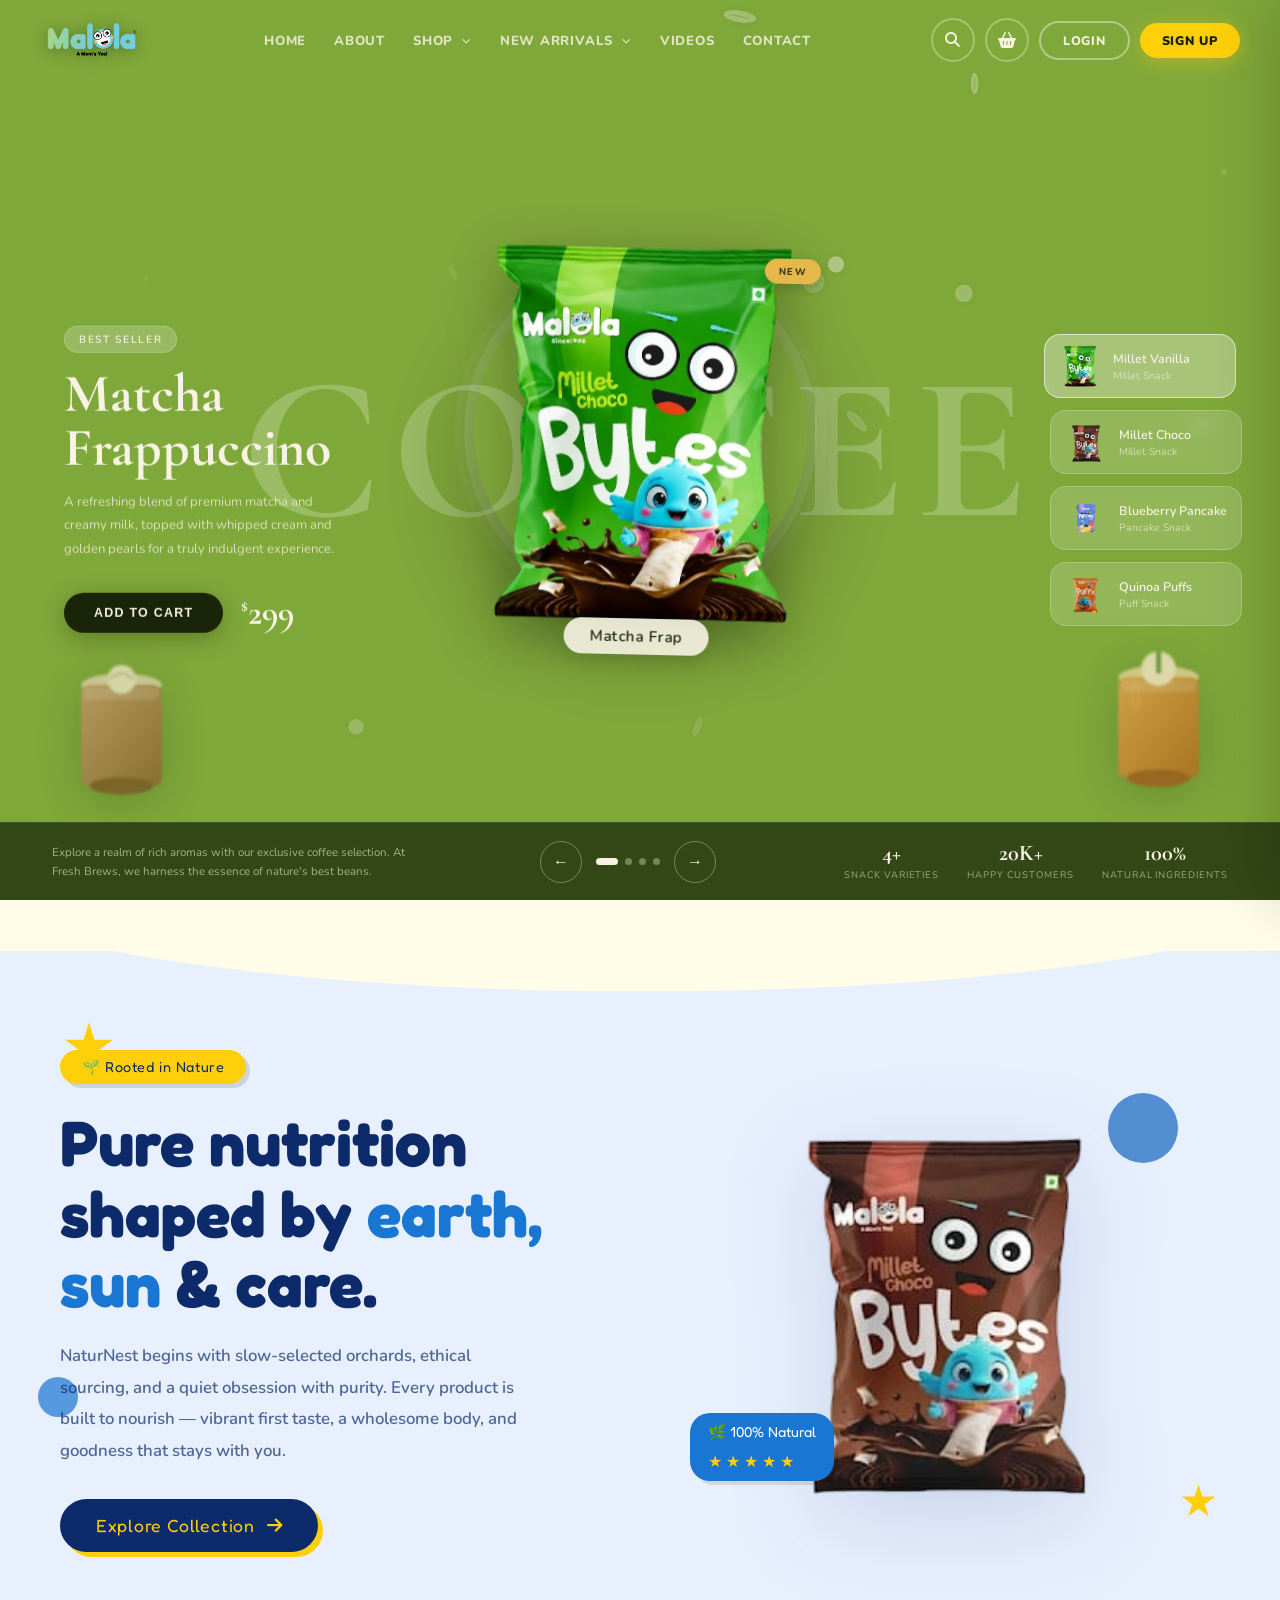
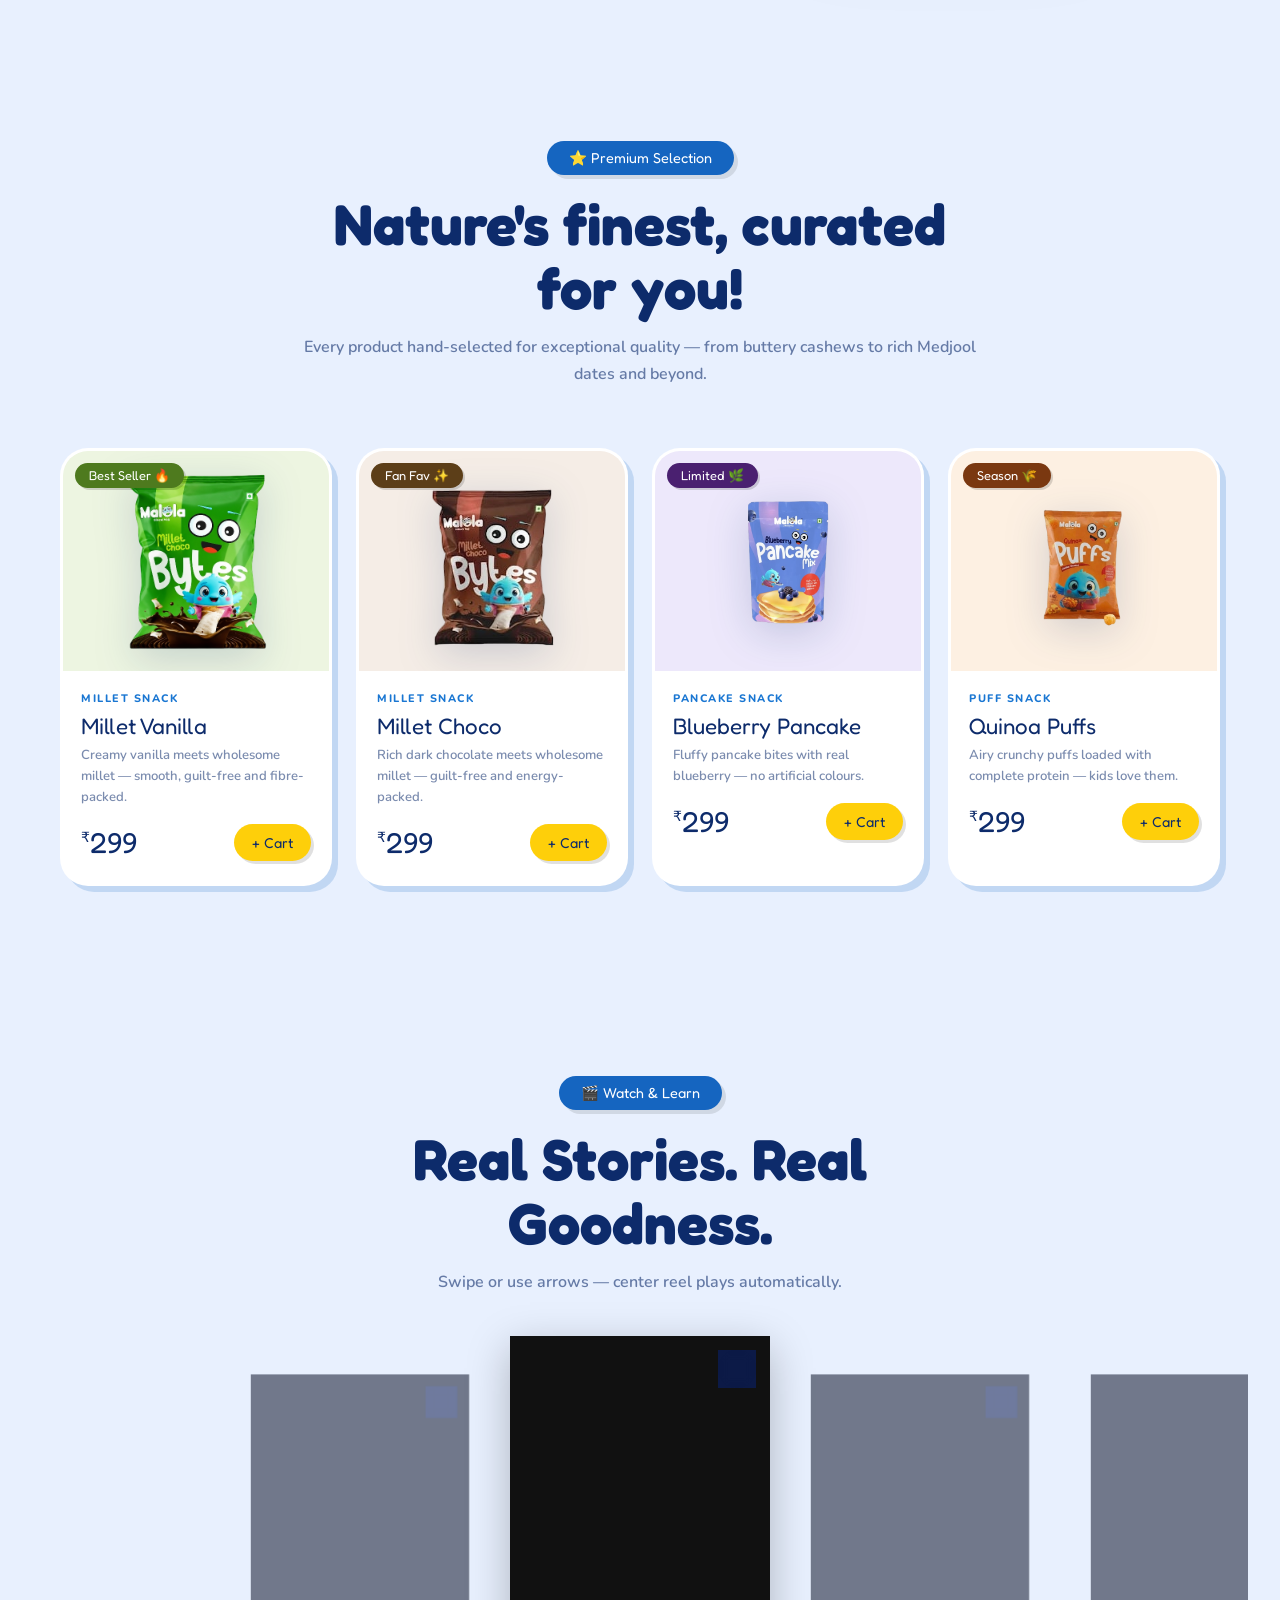
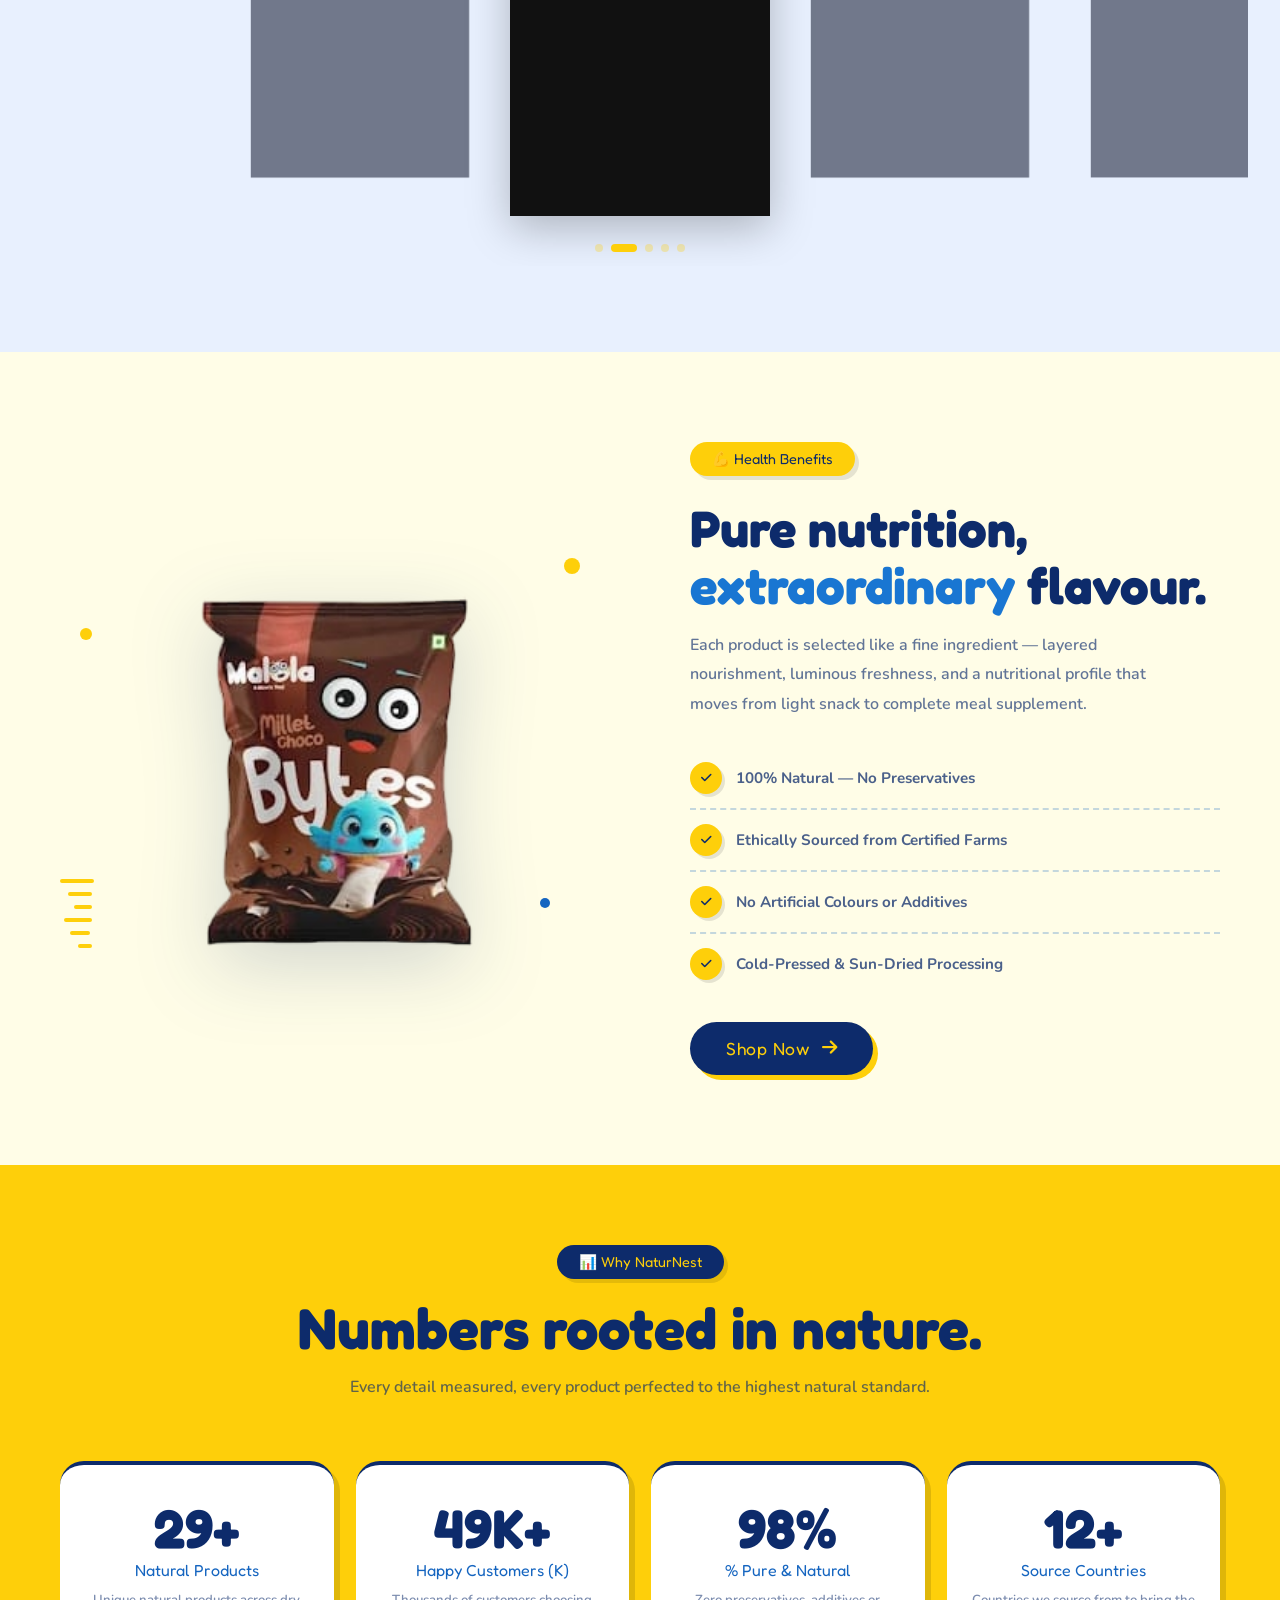
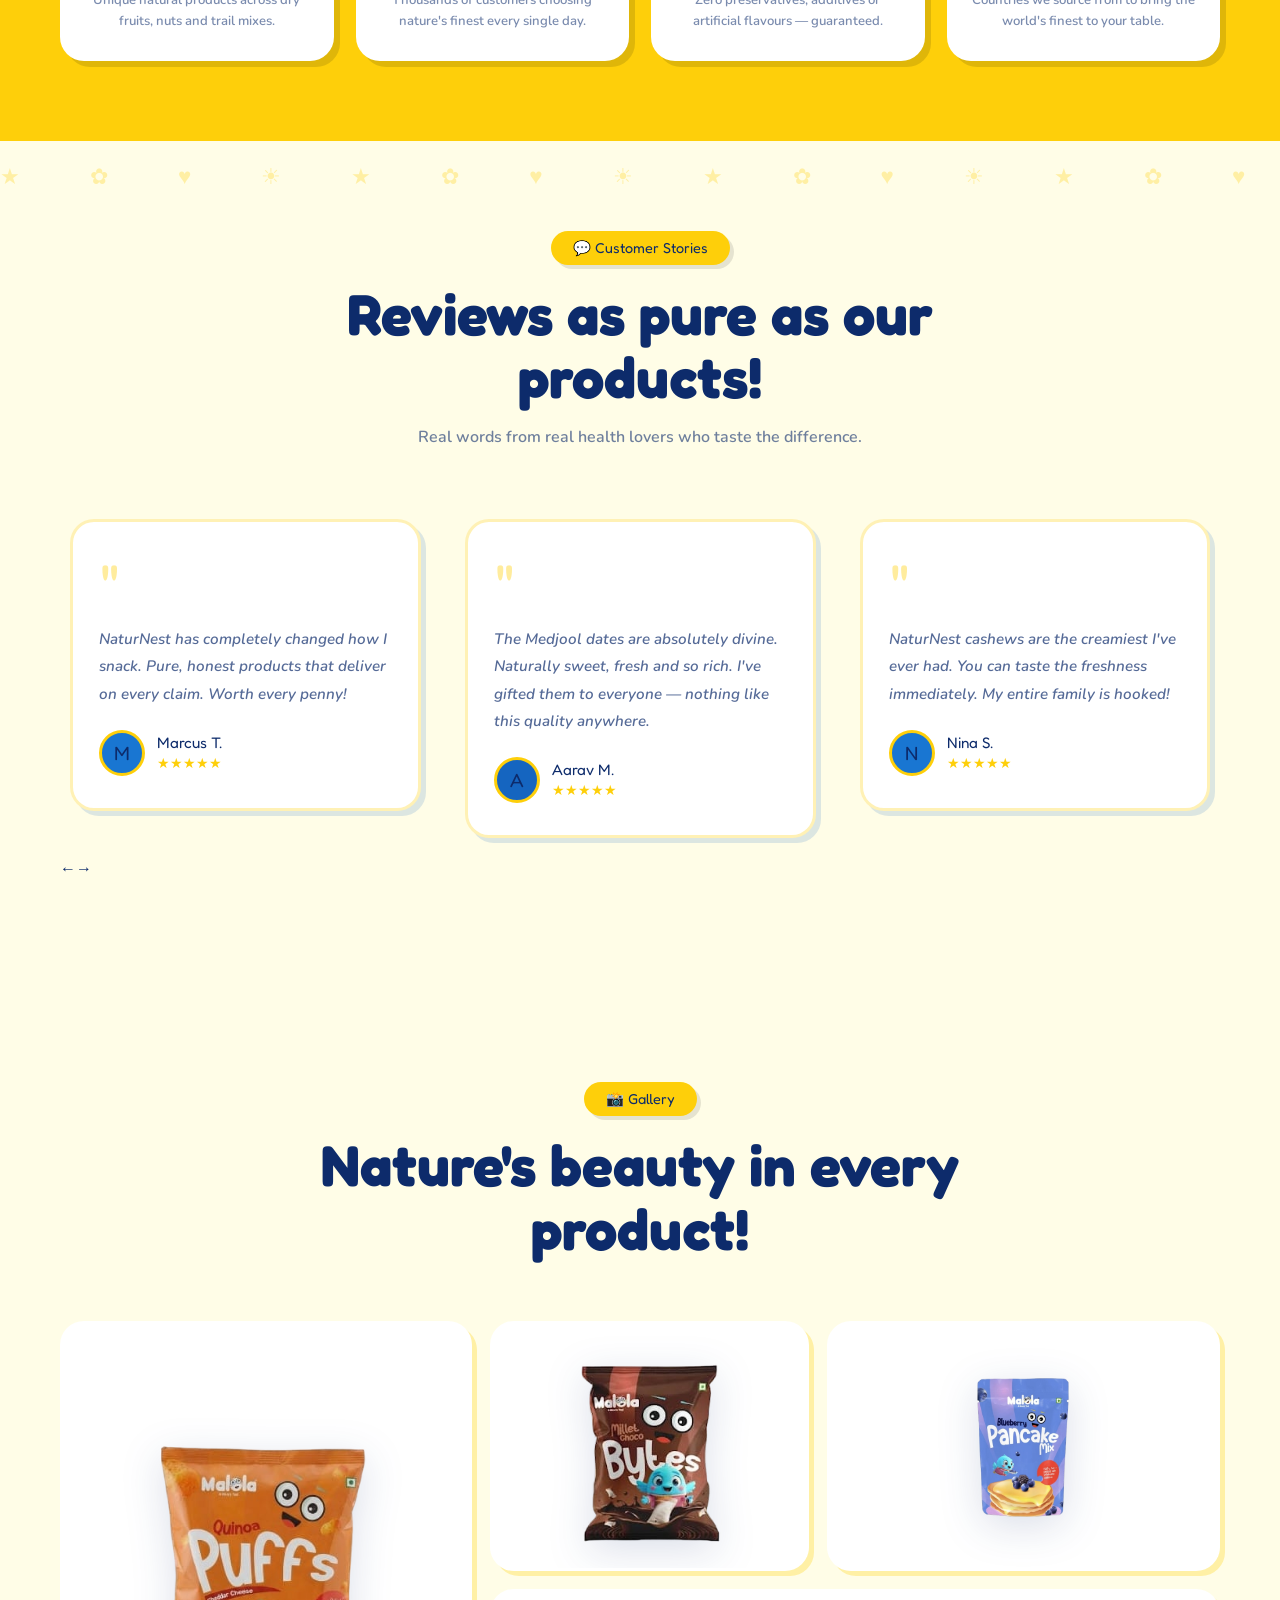
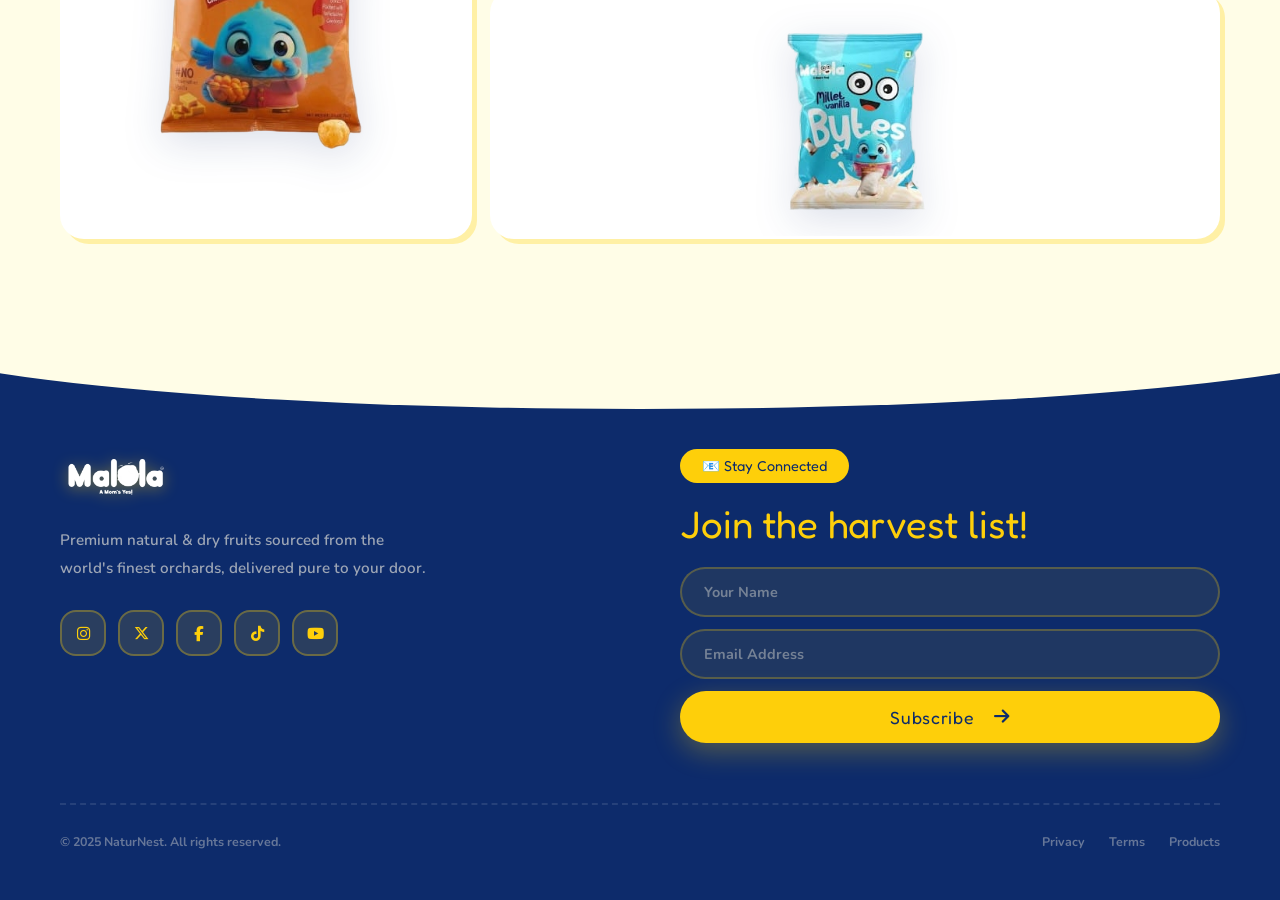
==== commit 740fb5f3: "Add full-screen search modal with popular searches and live results" ====
--- a/index.html
+++ b/index.html
@@ -11,6 +11,76 @@
 <link rel="stylesheet" href="assets/css/style.css"/>
 </head>
 <body>
+
+<!-- ══ SEARCH MODAL ══ -->
+<div class="search-modal" id="searchModal" aria-hidden="true">
+  <div class="sm-header">
+    <button class="sm-back" id="smBack" aria-label="Close search"><i class="fa-solid fa-arrow-left"></i></button>
+    <div class="sm-input-wrap">
+      <i class="fa-solid fa-magnifying-glass sm-icon"></i>
+      <input type="text" id="smInput" placeholder='Search for "Millet Choco"' autocomplete="off" spellcheck="false"/>
+      <button class="sm-clear" id="smClear" aria-label="Clear"><i class="fa-solid fa-xmark"></i></button>
+    </div>
+  </div>
+  <div class="sm-body" id="smBody">
+    <!-- Popular Searches -->
+    <div class="sm-section">
+      <div class="sm-sec-title"><i class="fa-solid fa-arrow-trend-up"></i> Popular Searches</div>
+      <div class="sm-tags">
+        <span class="sm-tag" data-q="Millet Vanilla">Millet Vanilla</span>
+        <span class="sm-tag" data-q="Millet Choco">Millet Choco</span>
+        <span class="sm-tag" data-q="Blueberry Pancake">Blueberry Pancake</span>
+        <span class="sm-tag" data-q="Quinoa Puffs">Quinoa Puffs</span>
+        <span class="sm-tag" data-q="Millet">Millet Snacks</span>
+        <span class="sm-tag" data-q="Puffs">Puff Snacks</span>
+      </div>
+    </div>
+    <!-- What's New -->
+    <div class="sm-section">
+      <div class="sm-sec-title">What's New <span class="sm-sparkle">✨</span></div>
+      <div class="sm-new-grid">
+        <div class="sm-new-card" onclick="window.location.href='product.html?id=milletvanilla'">
+          <div class="sm-new-img" style="background:#edf5e1"><img src="assets/images/green.png" alt="Millet Vanilla"></div>
+          <div class="sm-new-name">Millet Vanilla</div>
+          <div class="sm-new-sub">Millet Snack · 100g</div>
+          <div class="sm-new-foot">
+            <span class="sm-new-price">₹299</span>
+            <button class="sm-add-btn add-to-cart-btn" data-name="Millet Vanilla" data-price="299" data-image="assets/images/green.png">ADD</button>
+          </div>
+        </div>
+        <div class="sm-new-card" onclick="window.location.href='product.html?id=milletchoco'">
+          <div class="sm-new-img" style="background:#f5ede6"><img src="assets/images/a6bf2fb7-be25-4e5c-94f4-ba9215f70999_removalai_preview.png" alt="Millet Choco"></div>
+          <div class="sm-new-name">Millet Choco</div>
+          <div class="sm-new-sub">Millet Snack · 100g</div>
+          <div class="sm-new-foot">
+            <span class="sm-new-price">₹299</span>
+            <button class="sm-add-btn add-to-cart-btn" data-name="Millet Choco" data-price="299" data-image="assets/images/a6bf2fb7-be25-4e5c-94f4-ba9215f70999_removalai_preview.png">ADD</button>
+          </div>
+        </div>
+        <div class="sm-new-card" onclick="window.location.href='product.html?id=blueberrypancake'">
+          <div class="sm-new-img" style="background:#ede8fb"><img src="assets/images/b3e47e53-7399-423b-a88a-c4cadb4de3b3_removalai_preview.png" alt="Blueberry Pancake"></div>
+          <div class="sm-new-name">Blueberry Pancake</div>
+          <div class="sm-new-sub">Pancake Snack · 100g</div>
+          <div class="sm-new-foot">
+            <span class="sm-new-price">₹299</span>
+            <button class="sm-add-btn add-to-cart-btn" data-name="Blueberry Pancake" data-price="299" data-image="assets/images/b3e47e53-7399-423b-a88a-c4cadb4de3b3_removalai_preview.png">ADD</button>
+          </div>
+        </div>
+        <div class="sm-new-card" onclick="window.location.href='product.html?id=quinoapuffs'">
+          <div class="sm-new-img" style="background:#fdf0e2"><img src="assets/images/red.png" alt="Quinoa Puffs"></div>
+          <div class="sm-new-name">Quinoa Puffs</div>
+          <div class="sm-new-sub">Puff Snack · 100g</div>
+          <div class="sm-new-foot">
+            <span class="sm-new-price">₹299</span>
+            <button class="sm-add-btn add-to-cart-btn" data-name="Quinoa Puffs" data-price="299" data-image="assets/images/red.png">ADD</button>
+          </div>
+        </div>
+      </div>
+    </div>
+  </div>
+  <!-- Live Results -->
+  <div class="sm-results" id="smResults"></div>
+</div>
 
 <!-- ══ CART SIDEBAR ══ -->
 <div class="cart-overlay" id="cartOverlay"></div>
@@ -86,37 +156,37 @@
               <a href="#kids-shop" class="mega-view-all">View All <i class="fa-solid fa-arrow-right"></i></a>
             </div>
             <div class="mega-grid">
-              <div class="mega-item" data-pdp="almonds">
-                <div class="mega-item-text">
-                  <div class="mega-item-cat">Dry Fruit</div>
-                  <div class="mega-item-name">Premium Almonds</div>
-                  <div class="mega-item-price">$299</div>
-                </div>
-                <img src="assets/images/red.png" alt="Almonds" class="mega-item-img">
-              </div>
-              <div class="mega-item" data-pdp="cashews">
-                <div class="mega-item-text">
-                  <div class="mega-item-cat">Dry Nut</div>
-                  <div class="mega-item-name">Premium Cashews</div>
-                  <div class="mega-item-price">$299</div>
-                </div>
-                <img src="assets/images/a6bf2fb7-be25-4e5c-94f4-ba9215f70999_removalai_preview.png" alt="Cashews" class="mega-item-img">
-              </div>
-              <div class="mega-item" data-pdp="dates">
-                <div class="mega-item-text">
-                  <div class="mega-item-cat">Dry Fruit</div>
-                  <div class="mega-item-name">Medjool Dates</div>
-                  <div class="mega-item-price">$299</div>
-                </div>
-                <img src="assets/images/b3e47e53-7399-423b-a88a-c4cadb4de3b3_removalai_preview.png" alt="Dates" class="mega-item-img">
-              </div>
-              <div class="mega-item" data-pdp="mixed">
-                <div class="mega-item-text">
-                  <div class="mega-item-cat">Trail Mix</div>
-                  <div class="mega-item-name">Mixed Dry Fruits</div>
-                  <div class="mega-item-price">$299</div>
-                </div>
-                <img src="assets/images/32603c34-e7eb-411c-869c-a99345af8d3d_removalai_preview.png" alt="Mix" class="mega-item-img">
+              <div class="mega-item" data-pdp="milletvanilla">
+                <div class="mega-item-text">
+                  <div class="mega-item-cat">Millet Snack</div>
+                  <div class="mega-item-name">Millet Vanilla</div>
+                  <div class="mega-item-price">₹299</div>
+                </div>
+                <img src="assets/images/green.png" alt="Millet Vanilla" class="mega-item-img">
+              </div>
+              <div class="mega-item" data-pdp="milletchoco">
+                <div class="mega-item-text">
+                  <div class="mega-item-cat">Millet Snack</div>
+                  <div class="mega-item-name">Millet Choco</div>
+                  <div class="mega-item-price">₹299</div>
+                </div>
+                <img src="assets/images/a6bf2fb7-be25-4e5c-94f4-ba9215f70999_removalai_preview.png" alt="Millet Choco" class="mega-item-img">
+              </div>
+              <div class="mega-item" data-pdp="blueberrypancake">
+                <div class="mega-item-text">
+                  <div class="mega-item-cat">Pancake Snack</div>
+                  <div class="mega-item-name">Blueberry Pancake</div>
+                  <div class="mega-item-price">₹299</div>
+                </div>
+                <img src="assets/images/b3e47e53-7399-423b-a88a-c4cadb4de3b3_removalai_preview.png" alt="Blueberry Pancake" class="mega-item-img">
+              </div>
+              <div class="mega-item" data-pdp="quinoapuffs">
+                <div class="mega-item-text">
+                  <div class="mega-item-cat">Puff Snack</div>
+                  <div class="mega-item-name">Quinoa Puffs</div>
+                  <div class="mega-item-price">₹299</div>
+                </div>
+                <img src="assets/images/red.png" alt="Quinoa Puffs" class="mega-item-img">
               </div>
               <div class="mega-item mega-soon">
                 <div class="mega-item-text">
@@ -202,14 +272,56 @@
       <li><a href="#kids-contact">Contact</a></li>
     </ul>
     <div class="nav-actions">
+      <!-- Search -->
+      <div class="nav-search-wrap" id="navSearchWrap">
+        <button class="nav-search-btn" id="navSearchBtn" aria-label="Search"><i class="fa-solid fa-magnifying-glass"></i></button>
+        <div class="nav-search-box" id="navSearchBox">
+          <input type="text" id="navSearchInput" placeholder="Search products..." autocomplete="off"/>
+          <button class="nav-search-close" id="navSearchClose"><i class="fa-solid fa-xmark"></i></button>
+          <div class="nav-search-results" id="navSearchResults"></div>
+        </div>
+      </div>
       <button class="nav-cart-btn" id="navCartBtn" aria-label="Open cart">
         <i class="fa-solid fa-basket-shopping"></i>
         <span class="cart-badge" id="cartBadge" style="display:none">0</span>
       </button>
       <button class="btn-login" id="navLoginBtn">Login</button>
       <button class="btn-signup" id="navSignupBtn">Sign Up</button>
+      <!-- Hamburger -->
+      <button class="nav-hamburger" id="navHamburger" aria-label="Menu"><span></span><span></span><span></span></button>
     </div>
   </nav>
+
+  <!-- Mobile Menu -->
+  <div class="mob-menu-overlay" id="mobMenuOverlay"></div>
+  <div class="mob-menu" id="mobMenu">
+    <div class="mob-menu-head">
+      <img src="assets/images/Malola_Logo_600x300-01-1536x768.webp" alt="Malola" class="mob-logo">
+      <button class="mob-menu-close" id="mobMenuClose"><i class="fa-solid fa-xmark"></i></button>
+    </div>
+    <div class="mob-search-wrap">
+      <i class="fa-solid fa-magnifying-glass"></i>
+      <input type="text" id="mobSearchInput" placeholder="Search products..."/>
+    </div>
+    <ul class="mob-nav-links">
+      <li><a href="#hero">Home</a></li>
+      <li><a href="#kids-about">About</a></li>
+      <li><a href="#kids-shop">Shop</a></li>
+      <li><a href="#kids-video">Videos</a></li>
+      <li><a href="#kids-contact">Contact</a></li>
+    </ul>
+    <div class="mob-products">
+      <div class="mob-prod-title">Our Products</div>
+      <div class="mob-prod-item" data-pdp="milletvanilla"><img src="assets/images/green.png" alt=""><span>Millet Vanilla</span><small>₹299</small></div>
+      <div class="mob-prod-item" data-pdp="milletchoco"><img src="assets/images/a6bf2fb7-be25-4e5c-94f4-ba9215f70999_removalai_preview.png" alt=""><span>Millet Choco</span><small>₹299</small></div>
+      <div class="mob-prod-item" data-pdp="blueberrypancake"><img src="assets/images/b3e47e53-7399-423b-a88a-c4cadb4de3b3_removalai_preview.png" alt=""><span>Blueberry Pancake</span><small>₹299</small></div>
+      <div class="mob-prod-item" data-pdp="quinoapuffs"><img src="assets/images/red.png" alt=""><span>Quinoa Puffs</span><small>₹299</small></div>
+    </div>
+    <div class="mob-menu-actions">
+      <button class="mob-login-btn" id="mobLoginBtn">Login</button>
+      <button class="mob-signup-btn" id="mobSignupBtn">Sign Up</button>
+    </div>
+  </div>
   <div id="bgWord">COFFEE</div>
   <canvas id="beansCanvas"></canvas>
   <div class="side-cup left" id="leftCup">
@@ -259,9 +371,9 @@
       <button class="nav-btn" id="nextBtn">&#8594;</button>
     </div>
     <div class="stats">
-      <div class="stat"><div class="stat-num">10+</div><div class="stat-label">Unique Coffee</div></div>
-      <div class="stat"><div class="stat-num">20K+</div><div class="stat-label">Satisfied Customers</div></div>
-      <div class="stat"><div class="stat-num">100%</div><div class="stat-label">Arabica Beans</div></div>
+      <div class="stat"><div class="stat-num">4+</div><div class="stat-label">Snack Varieties</div></div>
+      <div class="stat"><div class="stat-num">20K+</div><div class="stat-label">Happy Customers</div></div>
+      <div class="stat"><div class="stat-num">100%</div><div class="stat-label">Natural Ingredients</div></div>
     </div>
   </div>
 </div>
@@ -312,65 +424,65 @@
     <div class="kids-product-grid">
       <!-- Card 1 -->
       <div class="k-prod-card">
-        <div class="k-prod-img" style="background:#fff5ee">
-          <img src="assets/images/red.png" alt="Premium Almonds">
-          <div class="k-prod-badge" style="background:#1565C0">Fresh 🔥</div>
+        <div class="k-prod-img" style="background:#edf5e1">
+          <img src="assets/images/green.png" alt="Millet Vanilla">
+          <div class="k-prod-badge" style="background:#4e7a1e">Best Seller 🔥</div>
         </div>
         <div class="k-prod-info">
-          <div class="k-prod-type">Dry Fruit</div>
-          <div class="k-prod-name">Premium Almonds</div>
-          <div class="k-prod-desc">Rich in vitamin E, magnesium and healthy fats. California grade A.</div>
+          <div class="k-prod-type">Millet Snack</div>
+          <div class="k-prod-name">Millet Vanilla</div>
+          <div class="k-prod-desc">Creamy vanilla meets wholesome millet — smooth, guilt-free and fibre-packed.</div>
           <div class="k-prod-footer">
-            <div class="k-prod-price"><sup>$</sup>299</div>
-            <button class="k-add-btn add-to-cart-btn" data-name="Premium Almonds" data-price="299" data-image="assets/images/red.png">+ Cart</button>
+            <div class="k-prod-price"><sup>₹</sup>299</div>
+            <button class="k-add-btn add-to-cart-btn" data-name="Millet Vanilla" data-price="299" data-image="assets/images/green.png">+ Cart</button>
           </div>
         </div>
       </div>
       <!-- Card 2 -->
       <div class="k-prod-card">
-        <div class="k-prod-img" style="background:#fdf8ee">
-          <img src="assets/images/a6bf2fb7-be25-4e5c-94f4-ba9215f70999_removalai_preview.png" alt="Premium Cashews">
-          <div class="k-prod-badge" style="background:#0d2b6b">Premium ✨</div>
+        <div class="k-prod-img" style="background:#f5ede6">
+          <img src="assets/images/a6bf2fb7-be25-4e5c-94f4-ba9215f70999_removalai_preview.png" alt="Millet Choco">
+          <div class="k-prod-badge" style="background:#5c3e18">Fan Fav ✨</div>
         </div>
         <div class="k-prod-info">
-          <div class="k-prod-type">Dry Nut</div>
-          <div class="k-prod-name">Premium Cashews</div>
-          <div class="k-prod-desc">Buttery W320 grade cashews — naturally rich in copper and zinc.</div>
+          <div class="k-prod-type">Millet Snack</div>
+          <div class="k-prod-name">Millet Choco</div>
+          <div class="k-prod-desc">Rich dark chocolate meets wholesome millet — guilt-free and energy-packed.</div>
           <div class="k-prod-footer">
-            <div class="k-prod-price"><sup>$</sup>299</div>
-            <button class="k-add-btn add-to-cart-btn" data-name="Premium Cashews" data-price="299" data-image="assets/images/a6bf2fb7-be25-4e5c-94f4-ba9215f70999_removalai_preview.png">+ Cart</button>
+            <div class="k-prod-price"><sup>₹</sup>299</div>
+            <button class="k-add-btn add-to-cart-btn" data-name="Millet Choco" data-price="299" data-image="assets/images/a6bf2fb7-be25-4e5c-94f4-ba9215f70999_removalai_preview.png">+ Cart</button>
           </div>
         </div>
       </div>
       <!-- Card 3 -->
       <div class="k-prod-card">
-        <div class="k-prod-img" style="background:#fdf0e8">
-          <img src="assets/images/b3e47e53-7399-423b-a88a-c4cadb4de3b3_removalai_preview.png" alt="Medjool Dates">
-          <div class="k-prod-badge" style="background:#1976D2">Organic 🌿</div>
+        <div class="k-prod-img" style="background:#ede8fb">
+          <img src="assets/images/b3e47e53-7399-423b-a88a-c4cadb4de3b3_removalai_preview.png" alt="Blueberry Pancake">
+          <div class="k-prod-badge" style="background:#4a2070">Limited 🌿</div>
         </div>
         <div class="k-prod-info">
-          <div class="k-prod-type">Dry Fruit</div>
-          <div class="k-prod-name">Medjool Dates</div>
-          <div class="k-prod-desc">The king of dates — naturally sweet, fibrous and iron-rich.</div>
+          <div class="k-prod-type">Pancake Snack</div>
+          <div class="k-prod-name">Blueberry Pancake</div>
+          <div class="k-prod-desc">Fluffy pancake bites with real blueberry — no artificial colours.</div>
           <div class="k-prod-footer">
-            <div class="k-prod-price"><sup>$</sup>299</div>
-            <button class="k-add-btn add-to-cart-btn" data-name="Medjool Dates" data-price="299" data-image="assets/images/b3e47e53-7399-423b-a88a-c4cadb4de3b3_removalai_preview.png">+ Cart</button>
+            <div class="k-prod-price"><sup>₹</sup>299</div>
+            <button class="k-add-btn add-to-cart-btn" data-name="Blueberry Pancake" data-price="299" data-image="assets/images/b3e47e53-7399-423b-a88a-c4cadb4de3b3_removalai_preview.png">+ Cart</button>
           </div>
         </div>
       </div>
       <!-- Card 4 -->
       <div class="k-prod-card">
-        <div class="k-prod-img" style="background:#e8f0fe">
-          <img src="assets/images/32603c34-e7eb-411c-869c-a99345af8d3d_removalai_preview.png" alt="Mixed Dry Fruits">
-          <div class="k-prod-badge" style="background:#0d47a1">Mix 🎉</div>
+        <div class="k-prod-img" style="background:#fdf0e2">
+          <img src="assets/images/red.png" alt="Quinoa Puffs">
+          <div class="k-prod-badge" style="background:#7a3810">Season 🌾</div>
         </div>
         <div class="k-prod-info">
-          <div class="k-prod-type">Trail Mix</div>
-          <div class="k-prod-name">Mixed Dry Fruits</div>
-          <div class="k-prod-desc">Almonds, cashews, walnuts, raisins &amp; pistachios — curated blend.</div>
+          <div class="k-prod-type">Puff Snack</div>
+          <div class="k-prod-name">Quinoa Puffs</div>
+          <div class="k-prod-desc">Airy crunchy puffs loaded with complete protein — kids love them.</div>
           <div class="k-prod-footer">
-            <div class="k-prod-price"><sup>$</sup>299</div>
-            <button class="k-add-btn add-to-cart-btn" data-name="Mixed Dry Fruits" data-price="299" data-image="assets/images/32603c34-e7eb-411c-869c-a99345af8d3d_removalai_preview.png">+ Cart</button>
+            <div class="k-prod-price"><sup>₹</sup>299</div>
+            <button class="k-add-btn add-to-cart-btn" data-name="Quinoa Puffs" data-price="299" data-image="assets/images/red.png">+ Cart</button>
           </div>
         </div>
       </div>
--- a/assets/css/style.css
+++ b/assets/css/style.css
@@ -470,6 +470,7 @@
 .k-reveal{opacity:0;transform:translateY(40px) scale(.98);transition:opacity .8s var(--trans),transform .9s var(--trans)}
 .k-reveal.k-visible{opacity:1;transform:none}
 
+/* ══ RESPONSIVE ══ */
 @media(max-width:1024px){
   .kids-about-grid,.kids-benefits-grid,.k-footer-grid{grid-template-columns:1fr;gap:50px}
   .kids-about-visual,.kb-img-side{height:360px}
@@ -477,46 +478,339 @@
   .kids-product-grid{grid-template-columns:repeat(2,1fr)}
   .reel-card{flex:0 0 210px;height:390px}
   .reels-slider-wrap{padding:0 20px;gap:10px}
-  .reel-nav{width:42px;height:42px;font-size:.9rem}
   .k-gallery-grid{grid-template-columns:1fr 1fr;grid-auto-rows:220px}
   .k-gal-item.tall,.k-gal-item.wide{grid-column:span 1;grid-row:span 1}
 }
+
 @media(max-width:768px){
-  #mainNav{padding:14px 24px}
-  .nav-links{display:none}.btn-login{display:none}
-  #leftContent{max-width:52vw;left:3vw}
+  /* NAV */
+  #mainNav{padding:12px 20px}
+  .nav-links{display:none}
+  .btn-login{display:none}
+  .btn-signup{display:none}
+  .nav-hamburger{display:flex}
+  .nav-search-box.open{width:200px}
+  .nav-search-results{width:200px}
+
+  /* HERO */
   #rightThumbs{display:none}
-  #bottomBar{padding:0 24px}.bottom-desc{display:none}.stats{gap:16px}
-  .kids-about,.kids-benefits,.kids-stats,.kids-reviews,.kids-gallery,.kids-footer{padding:70px 24px}
-  .kids-products{padding:70px 24px}
-  .kids-video{padding:70px 0 80px}
-  .kids-video .k-section-head{padding:0 24px}
+  #leftContent{max-width:50vw;left:4vw;padding-top:70px}
+  .slide-title{font-size:clamp(1.6rem,5vw,2.4rem)}
+  .slide-desc{font-size:.78rem;max-width:240px}
+  #bottomBar{padding:0 20px}
+  .bottom-desc{display:none}
+  .stats{gap:14px}
+
+  /* SECTIONS */
+  .kids-about,.kids-benefits,.kids-stats,.kids-reviews,.kids-gallery,.kids-footer{padding:60px 20px}
+  .kids-products{padding:60px 20px}
+  .kids-video{padding:60px 0}
+  .kids-video .k-section-head{padding:0 20px}
+  .k-section-head h2{font-size:clamp(1.8rem,4vw,2.8rem)}
+
+  /* REELS */
+  .reel-card{flex:0 0 180px;height:330px}
   .reels-slider-wrap{padding:0 12px;gap:8px}
-  .reel-nav{width:38px;height:38px;font-size:.85rem}
-  .reel-card{flex:0 0 180px;height:330px}
-  .kids-product-grid,.k-stat-grid{grid-template-columns:1fr 1fr}
-}
+
+  /* PRODUCTS */
+  .kids-product-grid{grid-template-columns:1fr 1fr}
+  .k-stat-grid{grid-template-columns:1fr 1fr}
+}
+
 @media(max-width:600px){
-  #leftContent{position:absolute;bottom:90px;top:auto;transform:none;left:0;right:0;max-width:100%;padding:0 20px;text-align:center}
-  .cta-row{justify-content:center}
-  #productStage{top:38%}
-  .product-ring{width:160px;height:160px}
+  /* NAV */
+  #mainNav{padding:10px 16px}
+  .nav-logo-img{height:40px}
+  .nav-cart-btn{width:38px;height:38px;font-size:.9rem}
+  .nav-search-btn{width:38px;height:38px;font-size:.85rem}
+  .nav-hamburger{width:38px;height:38px}
+  .nav-search-box.open{width:180px;right:-40px}
+  .nav-search-results{width:240px;right:-40px}
+
+  /* HERO — stack layout */
   .side-cup{display:none}
-  #bottomBar{height:60px}
-  .stat-num{font-size:1.1rem}
-  .btn-signup{padding:8px 14px;font-size:.68rem}
-  .kids-about,.kids-products,.kids-benefits,.kids-stats,.kids-reviews,.kids-gallery,.kids-footer{padding:60px 16px}
-  .kids-video{padding:60px 0 70px}
+  #bgWord{font-size:clamp(70px,22vw,110px)}
+  #productStage{top:28%;transform:translateX(-50%);left:50%}
+  .product-ring{width:clamp(160px,46vw,200px);height:clamp(160px,46vw,200px)}
+  .product-label{font-size:.78rem;padding:6px 18px;margin-top:12px}
+  #leftContent{
+    position:absolute;bottom:85px;top:auto;
+    transform:none;left:0;right:0;
+    max-width:100%;padding:0 22px;
+    text-align:center;
+  }
+  .slide-tag{font-size:.6rem;margin-bottom:8px}
+  .slide-title{font-size:clamp(1.5rem,7vw,2rem);margin-bottom:10px}
+  .slide-desc{display:none}
+  .cta-row{justify-content:center;gap:14px}
+  .btn-cta{padding:11px 24px;font-size:.72rem}
+  .price{font-size:1.8rem}
+
+  /* BOTTOM BAR */
+  #bottomBar{height:64px;padding:0 14px}
+  .stat-num{font-size:1rem}
+  .stat-label{font-size:.52rem}
+  .stats{gap:10px}
+  .nav-controls{gap:10px}
+  .nav-btn{width:34px;height:34px;font-size:.85rem}
+  .dot{width:6px;height:6px}
+  .dot.active{width:16px}
+
+  /* SECTIONS */
+  .kids-about,.kids-products,.kids-benefits,.kids-stats,.kids-reviews,.kids-gallery,.kids-footer{padding:50px 16px}
+  .kids-video{padding:50px 0 60px}
   .kids-video .k-section-head{padding:0 16px}
+  .k-section-head h2{font-size:clamp(1.6rem,6vw,2.2rem)}
+  .k-section-head p{font-size:.85rem}
+
+  /* PRODUCTS */
+  .kids-product-grid{grid-template-columns:1fr}
+  .k-stat-grid{grid-template-columns:1fr 1fr}
+  .k-prod-card{display:flex;flex-direction:row;border-radius:20px}
+  .k-prod-img{width:120px;min-width:120px;border-radius:20px 0 0 20px;min-height:120px}
+  .k-prod-info{padding:16px 16px}
+  .k-prod-name{font-size:1rem}
+  .k-prod-desc{font-size:.75rem;line-clamp:2;-webkit-line-clamp:2;display:-webkit-box;-webkit-box-orient:vertical;overflow:hidden}
+  .k-prod-footer{margin-top:8px}
+  .k-prod-price{font-size:1.3rem}
+  .k-add-btn{padding:7px 14px;font-size:.72rem}
+
+  /* STATS */
+  .k-stat-card{padding:24px 16px}
+  .k-stat-card strong{font-size:2.2rem}
+
+  /* REELS */
+  .reel-card{flex:0 0 155px;height:275px}
   .reels-slider-wrap{padding:0 8px;gap:6px}
-  .reel-nav{width:34px;height:34px;font-size:.78rem}
-  .reel-card{flex:0 0 155px;height:285px;border-radius:0}
-  .kids-product-grid,.k-stat-grid{grid-template-columns:1fr}
-  .k-gallery-grid{grid-template-columns:1fr}
-  .k-footer-grid{gap:36px}
-  .toast-container{bottom:16px;right:16px}
+
+  /* GALLERY */
+  .k-gallery-grid{grid-template-columns:1fr 1fr;grid-auto-rows:160px}
+
+  /* FOOTER */
+  .k-footer-grid{gap:30px}
+  .kids-footer h3{font-size:1.5rem}
+
+  /* MISC */
+  .toast-container{bottom:16px;right:12px;left:12px}
+  .toast{min-width:unset;max-width:100%}
   .cart-sidebar{width:100vw}
-}
+  .auth-modal{padding:30px 24px}
+}
+
+/* ══ SEARCH MODAL ══ */
+.search-modal{
+  position:fixed;inset:0;z-index:3000;
+  background:#fff;
+  display:flex;flex-direction:column;
+  transform:translateY(-20px);opacity:0;pointer-events:none;
+  transition:transform .32s cubic-bezier(.77,0,.175,1),opacity .28s ease;
+}
+.search-modal.open{transform:translateY(0);opacity:1;pointer-events:all}
+.sm-header{
+  display:flex;align-items:center;gap:12px;
+  padding:14px 18px;
+  border-bottom:1.5px solid rgba(13,43,107,.1);
+  background:#fff;position:sticky;top:0;z-index:2;
+}
+.sm-back{
+  width:40px;height:40px;border-radius:50%;border:1.5px solid rgba(13,43,107,.15);
+  background:#fff;color:var(--kids-dark);font-size:.95rem;
+  cursor:pointer;display:flex;align-items:center;justify-content:center;
+  flex-shrink:0;transition:background .2s;
+}
+.sm-back:hover{background:#f4f7ff}
+.sm-input-wrap{
+  flex:1;display:flex;align-items:center;gap:10px;
+  background:#f4f7ff;border-radius:50px;
+  padding:10px 16px;
+  border:2px solid transparent;transition:border-color .2s;
+}
+.sm-input-wrap:focus-within{border-color:var(--yellow)}
+.sm-icon{color:rgba(13,43,107,.35);font-size:.9rem;flex-shrink:0}
+.sm-input-wrap input{
+  flex:1;border:none;outline:none;
+  font-family:'Nunito',sans-serif;font-size:.95rem;font-weight:700;
+  color:var(--kids-dark);background:transparent;
+}
+.sm-input-wrap input::placeholder{color:rgba(13,43,107,.35);font-weight:600}
+.sm-clear{
+  background:transparent;border:none;
+  color:rgba(13,43,107,.35);font-size:.85rem;cursor:pointer;
+  width:24px;height:24px;border-radius:50%;display:none;
+  align-items:center;justify-content:center;
+  transition:background .2s,color .2s;flex-shrink:0;
+}
+.sm-clear.visible{display:flex}
+.sm-clear:hover{background:rgba(13,43,107,.1);color:var(--kids-dark)}
+
+.sm-body{flex:1;overflow-y:auto;padding:0 0 40px}
+.sm-results{flex:1;overflow-y:auto;padding:0 0 40px;display:none}
+.sm-results.active{display:block}
+.sm-body.hidden{display:none}
+
+.sm-section{padding:24px 18px 0}
+.sm-sec-title{
+  font-family:'Nunito',sans-serif;font-size:.82rem;font-weight:900;
+  color:var(--kids-dark);text-transform:uppercase;letter-spacing:.08em;
+  display:flex;align-items:center;gap:8px;margin-bottom:14px;
+}
+.sm-sec-title i{color:var(--aqua2)}
+.sm-sparkle{font-size:1rem}
+
+.sm-tags{display:flex;flex-wrap:wrap;gap:8px}
+.sm-tag{
+  padding:7px 16px;border-radius:999px;
+  border:1.5px solid rgba(13,43,107,.15);
+  background:#fff;color:var(--kids-dark);
+  font-family:'Nunito',sans-serif;font-size:.8rem;font-weight:700;
+  cursor:pointer;transition:border-color .2s,background .2s;
+}
+.sm-tag:hover{border-color:var(--yellow);background:rgba(254,207,10,.12)}
+
+.sm-new-grid{
+  display:grid;grid-template-columns:repeat(2,1fr);
+  gap:14px;margin-top:4px;
+}
+.sm-new-card{
+  border:1.5px solid rgba(13,43,107,.1);border-radius:16px;
+  overflow:hidden;cursor:pointer;
+  transition:box-shadow .2s,transform .2s;background:#fff;
+}
+.sm-new-card:hover{box-shadow:0 6px 24px rgba(13,43,107,.12);transform:translateY(-2px)}
+.sm-new-img{
+  height:130px;display:flex;align-items:center;justify-content:center;
+  border-radius:14px 14px 0 0;overflow:hidden;
+}
+.sm-new-img img{height:100px;width:100px;object-fit:contain}
+.sm-new-name{
+  font-family:'Fredoka One',cursive;font-size:.95rem;
+  color:var(--kids-dark);padding:10px 12px 2px;
+  white-space:nowrap;overflow:hidden;text-overflow:ellipsis;
+}
+.sm-new-sub{font-size:.68rem;color:rgba(13,43,107,.45);font-weight:600;padding:0 12px 8px}
+.sm-new-foot{display:flex;align-items:center;justify-content:space-between;padding:0 12px 12px}
+.sm-new-price{font-family:'Fredoka One',cursive;font-size:1.1rem;color:var(--kids-dark)}
+.sm-add-btn{
+  padding:6px 18px;border:2px solid var(--aqua2);border-radius:999px;
+  background:#fff;color:var(--aqua2);
+  font-family:'Nunito',sans-serif;font-size:.75rem;font-weight:900;
+  cursor:pointer;letter-spacing:.06em;
+  transition:background .2s,color .2s;
+}
+.sm-add-btn:hover{background:var(--aqua2);color:#fff}
+
+/* Search results list */
+.sm-res-label{
+  padding:20px 18px 10px;
+  font-size:.72rem;font-weight:900;color:rgba(13,43,107,.4);
+  text-transform:uppercase;letter-spacing:.1em;
+}
+.sm-res-item{
+  display:flex;align-items:center;gap:14px;
+  padding:12px 18px;border-bottom:1px solid rgba(13,43,107,.06);
+  cursor:pointer;transition:background .18s;
+}
+.sm-res-item:hover{background:#f4f7ff}
+.sm-res-img{
+  width:60px;height:60px;border-radius:12px;
+  object-fit:contain;flex-shrink:0;border:1.5px solid rgba(13,43,107,.08);
+  background:#f4f7ff;padding:6px;
+}
+.sm-res-info{flex:1;min-width:0}
+.sm-res-name{font-family:'Nunito',sans-serif;font-size:.9rem;font-weight:800;color:var(--kids-dark)}
+.sm-res-cat{font-size:.72rem;color:rgba(13,43,107,.45);font-weight:600;margin-top:2px}
+.sm-res-price{font-family:'Fredoka One',cursive;font-size:1rem;color:var(--kids-dark);margin-top:4px}
+.sm-res-add{
+  padding:8px 20px;border:2px solid var(--aqua2);border-radius:999px;
+  background:#fff;color:var(--aqua2);
+  font-family:'Nunito',sans-serif;font-size:.75rem;font-weight:900;
+  cursor:pointer;letter-spacing:.06em;flex-shrink:0;
+  transition:background .2s,color .2s;
+}
+.sm-res-add:hover{background:var(--aqua2);color:#fff}
+.sm-no-result{
+  text-align:center;padding:60px 20px;
+  color:rgba(13,43,107,.35);
+}
+.sm-no-result i{font-size:2.5rem;margin-bottom:14px;display:block;color:rgba(13,43,107,.2)}
+.sm-no-result p{font-family:'Fredoka One',cursive;font-size:1.1rem;margin-bottom:6px;color:rgba(13,43,107,.4)}
+.sm-no-result span{font-size:.82rem}
+
+/* ══ NAV SEARCH ══ */
+.nav-search-wrap{position:relative;display:flex;align-items:center}
+.nav-search-btn{background:transparent;border:2px solid rgba(247,242,227,.35);color:var(--cream);width:44px;height:44px;border-radius:50%;font-size:.95rem;cursor:pointer;display:flex;align-items:center;justify-content:center;transition:background .2s,border-color .2s;flex-shrink:0}
+.nav-search-btn:hover{background:rgba(255,255,255,.15);border-color:var(--cream)}
+#mainNav.nav-scrolled .nav-search-btn{border-color:rgba(26,36,8,.2);color:#1a2408}
+.nav-search-box{
+  position:absolute;right:0;top:50%;transform:translateY(-50%);
+  display:flex;align-items:center;gap:8px;
+  background:#fff;border-radius:50px;
+  box-shadow:0 8px 32px rgba(13,43,107,.18);
+  padding:8px 12px 8px 18px;
+  width:0;overflow:hidden;opacity:0;pointer-events:none;
+  transition:width .35s cubic-bezier(.77,0,.175,1),opacity .25s ease;
+  white-space:nowrap;z-index:1000;
+}
+.nav-search-box.open{width:280px;opacity:1;pointer-events:all}
+.nav-search-box input{flex:1;border:none;outline:none;font-family:'Nunito',sans-serif;font-size:.85rem;font-weight:700;color:var(--kids-dark);background:transparent;min-width:0}
+.nav-search-close{background:transparent;border:none;color:rgba(13,43,107,.4);font-size:.9rem;cursor:pointer;padding:4px;line-height:1;display:flex;align-items:center}
+.nav-search-close:hover{color:var(--kids-dark)}
+.nav-search-results{
+  position:absolute;top:calc(100% + 10px);right:0;
+  width:280px;background:#fff;border-radius:16px;
+  box-shadow:0 12px 40px rgba(13,43,107,.18);
+  overflow:hidden;display:none;z-index:2000;
+}
+.nav-search-results.has-results{display:block}
+.nav-sr-item{display:flex;align-items:center;gap:12px;padding:10px 16px;cursor:pointer;transition:background .18s}
+.nav-sr-item:hover{background:#f4f7ff}
+.nav-sr-item img{width:40px;height:40px;object-fit:contain;border-radius:8px;background:#f4f7ff}
+.nav-sr-name{font-family:'Nunito',sans-serif;font-size:.82rem;font-weight:800;color:var(--kids-dark)}
+.nav-sr-cat{font-size:.68rem;color:rgba(13,43,107,.5);font-weight:600}
+.nav-sr-empty{padding:14px 16px;font-size:.82rem;color:rgba(13,43,107,.4);font-weight:600;text-align:center}
+
+/* ══ HAMBURGER ══ */
+.nav-hamburger{display:none;flex-direction:column;justify-content:center;gap:5px;background:transparent;border:2px solid rgba(247,242,227,.35);width:44px;height:44px;border-radius:50%;cursor:pointer;padding:10px;transition:background .2s}
+.nav-hamburger span{display:block;height:2px;border-radius:2px;background:var(--cream);transition:all .3s ease}
+.nav-hamburger.open span:nth-child(1){transform:translateY(7px) rotate(45deg)}
+.nav-hamburger.open span:nth-child(2){opacity:0}
+.nav-hamburger.open span:nth-child(3){transform:translateY(-7px) rotate(-45deg)}
+#mainNav.nav-scrolled .nav-hamburger{border-color:rgba(26,36,8,.2)}
+#mainNav.nav-scrolled .nav-hamburger span{background:#1a2408}
+
+/* ══ MOBILE MENU ══ */
+.mob-menu-overlay{position:fixed;inset:0;background:rgba(10,31,94,.5);z-index:1900;opacity:0;pointer-events:none;transition:opacity .3s ease;backdrop-filter:blur(4px)}
+.mob-menu-overlay.open{opacity:1;pointer-events:all}
+.mob-menu{
+  position:fixed;top:0;right:-100%;width:min(340px,90vw);height:100dvh;
+  background:#fff;z-index:2000;overflow-y:auto;
+  display:flex;flex-direction:column;gap:0;
+  transition:right .38s cubic-bezier(.77,0,.175,1);
+  box-shadow:-8px 0 40px rgba(13,43,107,.2);
+}
+.mob-menu.open{right:0}
+.mob-menu-head{display:flex;align-items:center;justify-content:space-between;padding:18px 20px;border-bottom:2px solid rgba(254,207,10,.3)}
+.mob-logo{height:38px;object-fit:contain}
+.mob-menu-close{background:transparent;border:none;font-size:1.2rem;color:var(--kids-dark);cursor:pointer;width:36px;height:36px;border-radius:50%;display:flex;align-items:center;justify-content:center;transition:background .2s}
+.mob-menu-close:hover{background:#f4f7ff}
+.mob-search-wrap{display:flex;align-items:center;gap:10px;padding:14px 20px;background:#f4f7ff;margin:16px;border-radius:50px}
+.mob-search-wrap i{color:rgba(13,43,107,.4);font-size:.9rem}
+.mob-search-wrap input{flex:1;border:none;outline:none;background:transparent;font-family:'Nunito',sans-serif;font-size:.85rem;font-weight:700;color:var(--kids-dark)}
+.mob-nav-links{list-style:none;padding:0 20px}
+.mob-nav-links li a{display:block;padding:14px 4px;font-family:'Nunito',sans-serif;font-size:.95rem;font-weight:800;color:var(--kids-dark);text-decoration:none;text-transform:uppercase;letter-spacing:.07em;border-bottom:1.5px solid rgba(13,43,107,.07);transition:color .2s,padding-left .2s}
+.mob-nav-links li a:hover{color:var(--aqua2);padding-left:8px}
+.mob-products{padding:16px 20px}
+.mob-prod-title{font-size:.68rem;font-weight:800;color:rgba(13,43,107,.45);text-transform:uppercase;letter-spacing:.12em;margin-bottom:10px}
+.mob-prod-item{display:flex;align-items:center;gap:12px;padding:10px 0;border-bottom:1.5px solid rgba(13,43,107,.06);cursor:pointer;transition:background .18s}
+.mob-prod-item:hover{padding-left:6px}
+.mob-prod-item img{width:44px;height:44px;object-fit:contain;border-radius:10px;background:#f4f7ff}
+.mob-prod-item span{flex:1;font-family:'Nunito',sans-serif;font-size:.85rem;font-weight:800;color:var(--kids-dark)}
+.mob-prod-item small{font-family:'Fredoka One',cursive;font-size:.9rem;color:var(--aqua)}
+.mob-menu-actions{margin-top:auto;padding:20px;display:flex;gap:10px;border-top:2px solid rgba(13,43,107,.07)}
+.mob-login-btn{flex:1;padding:12px;border:2px solid rgba(13,43,107,.2);border-radius:50px;background:transparent;font-family:'Nunito',sans-serif;font-size:.82rem;font-weight:800;color:var(--kids-dark);cursor:pointer;transition:background .2s}
+.mob-login-btn:hover{background:#f4f7ff}
+.mob-signup-btn{flex:1;padding:12px;border:none;border-radius:50px;background:var(--yellow);font-family:'Nunito',sans-serif;font-size:.82rem;font-weight:800;color:var(--kids-dark);cursor:pointer;box-shadow:0 4px 16px rgba(254,207,10,.4);transition:transform .2s}
+.mob-signup-btn:hover{transform:scale(1.04)}
 
 /* ══ SHOP MEGA MENU ══ */
 .nav-links li.has-mega,
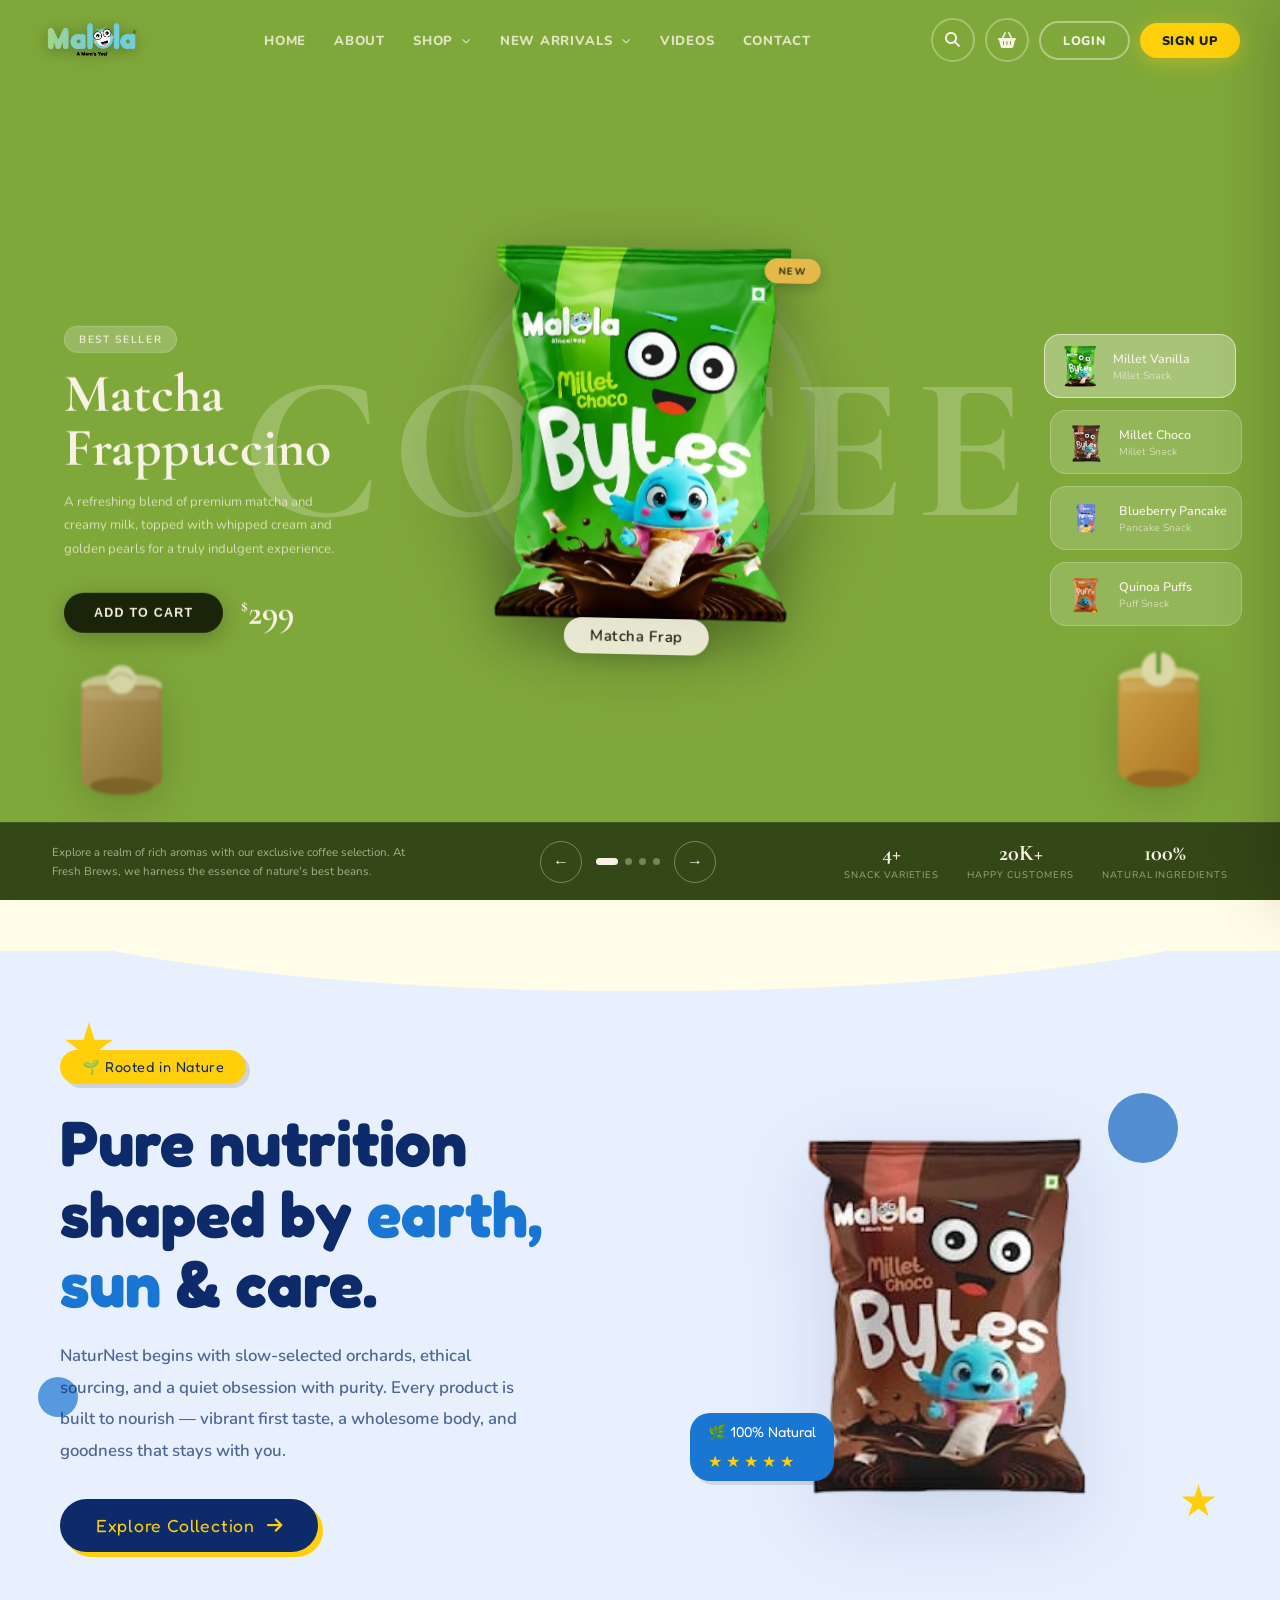
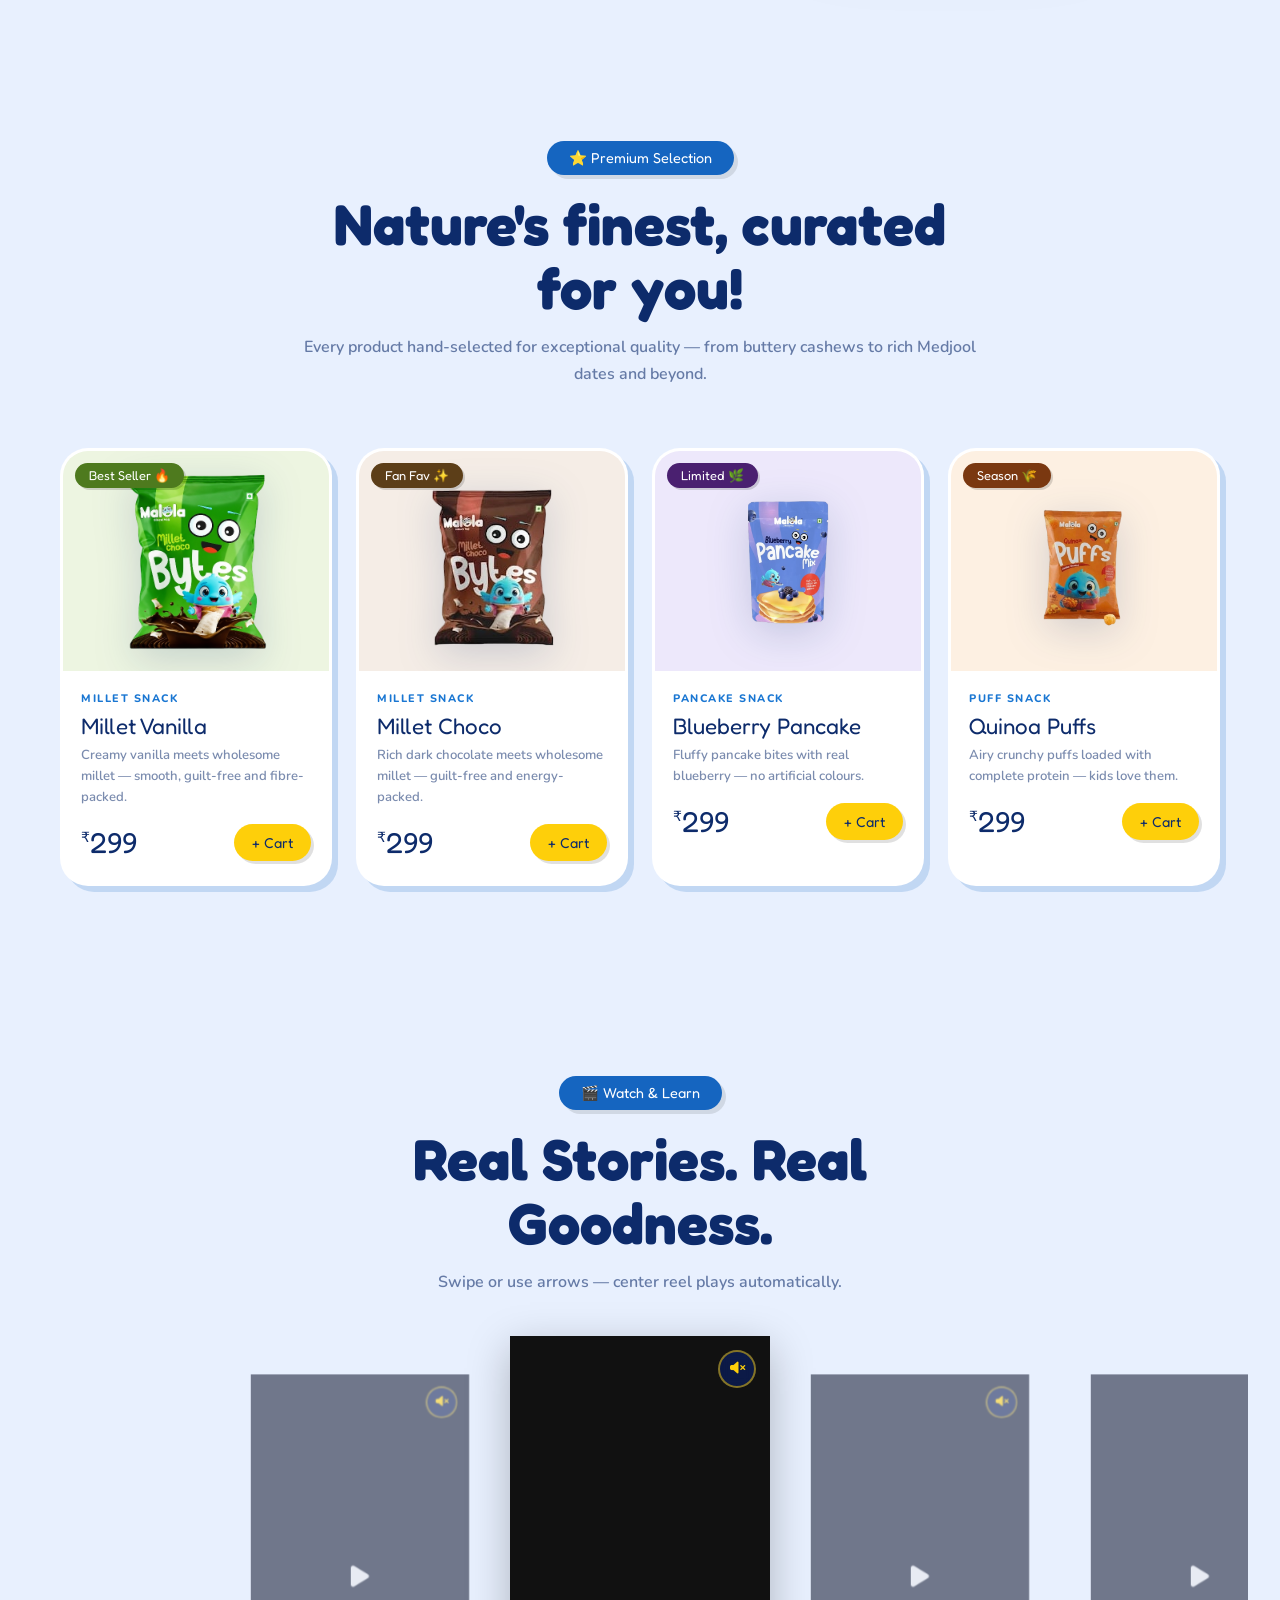
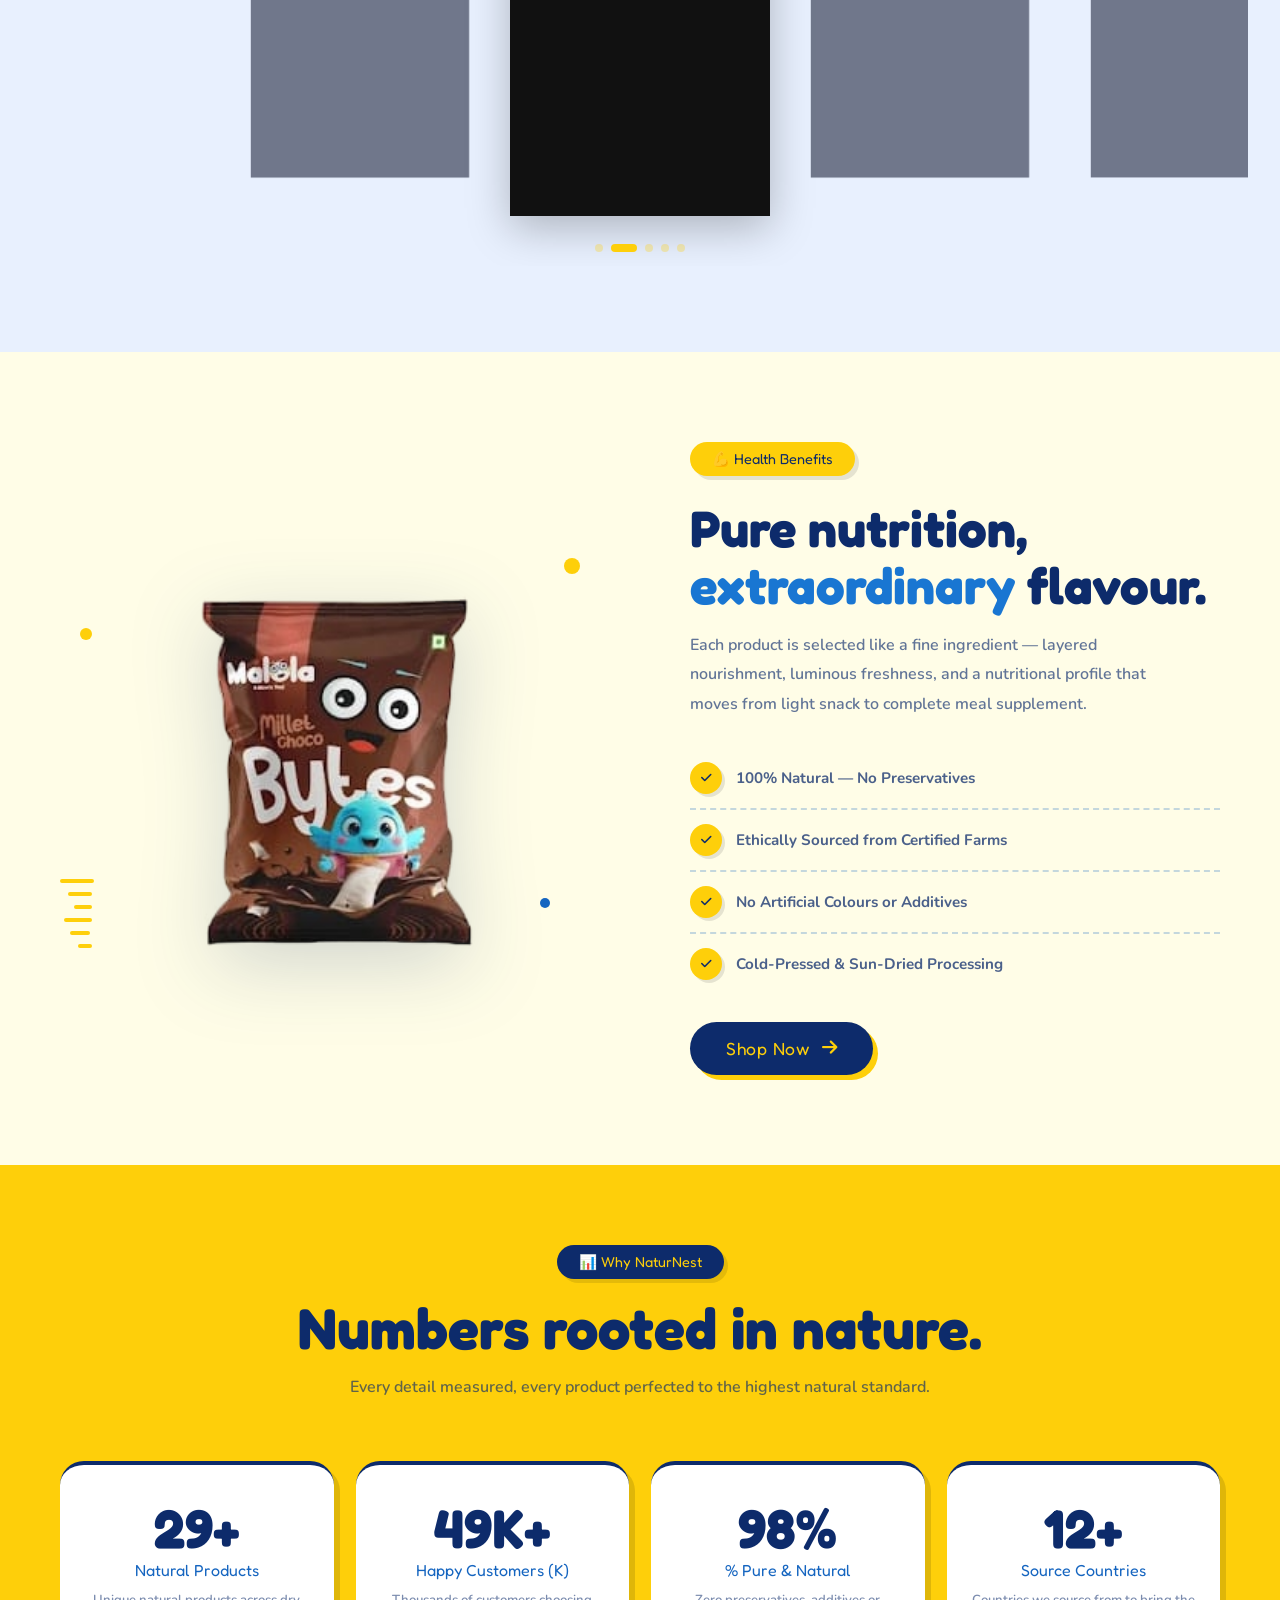
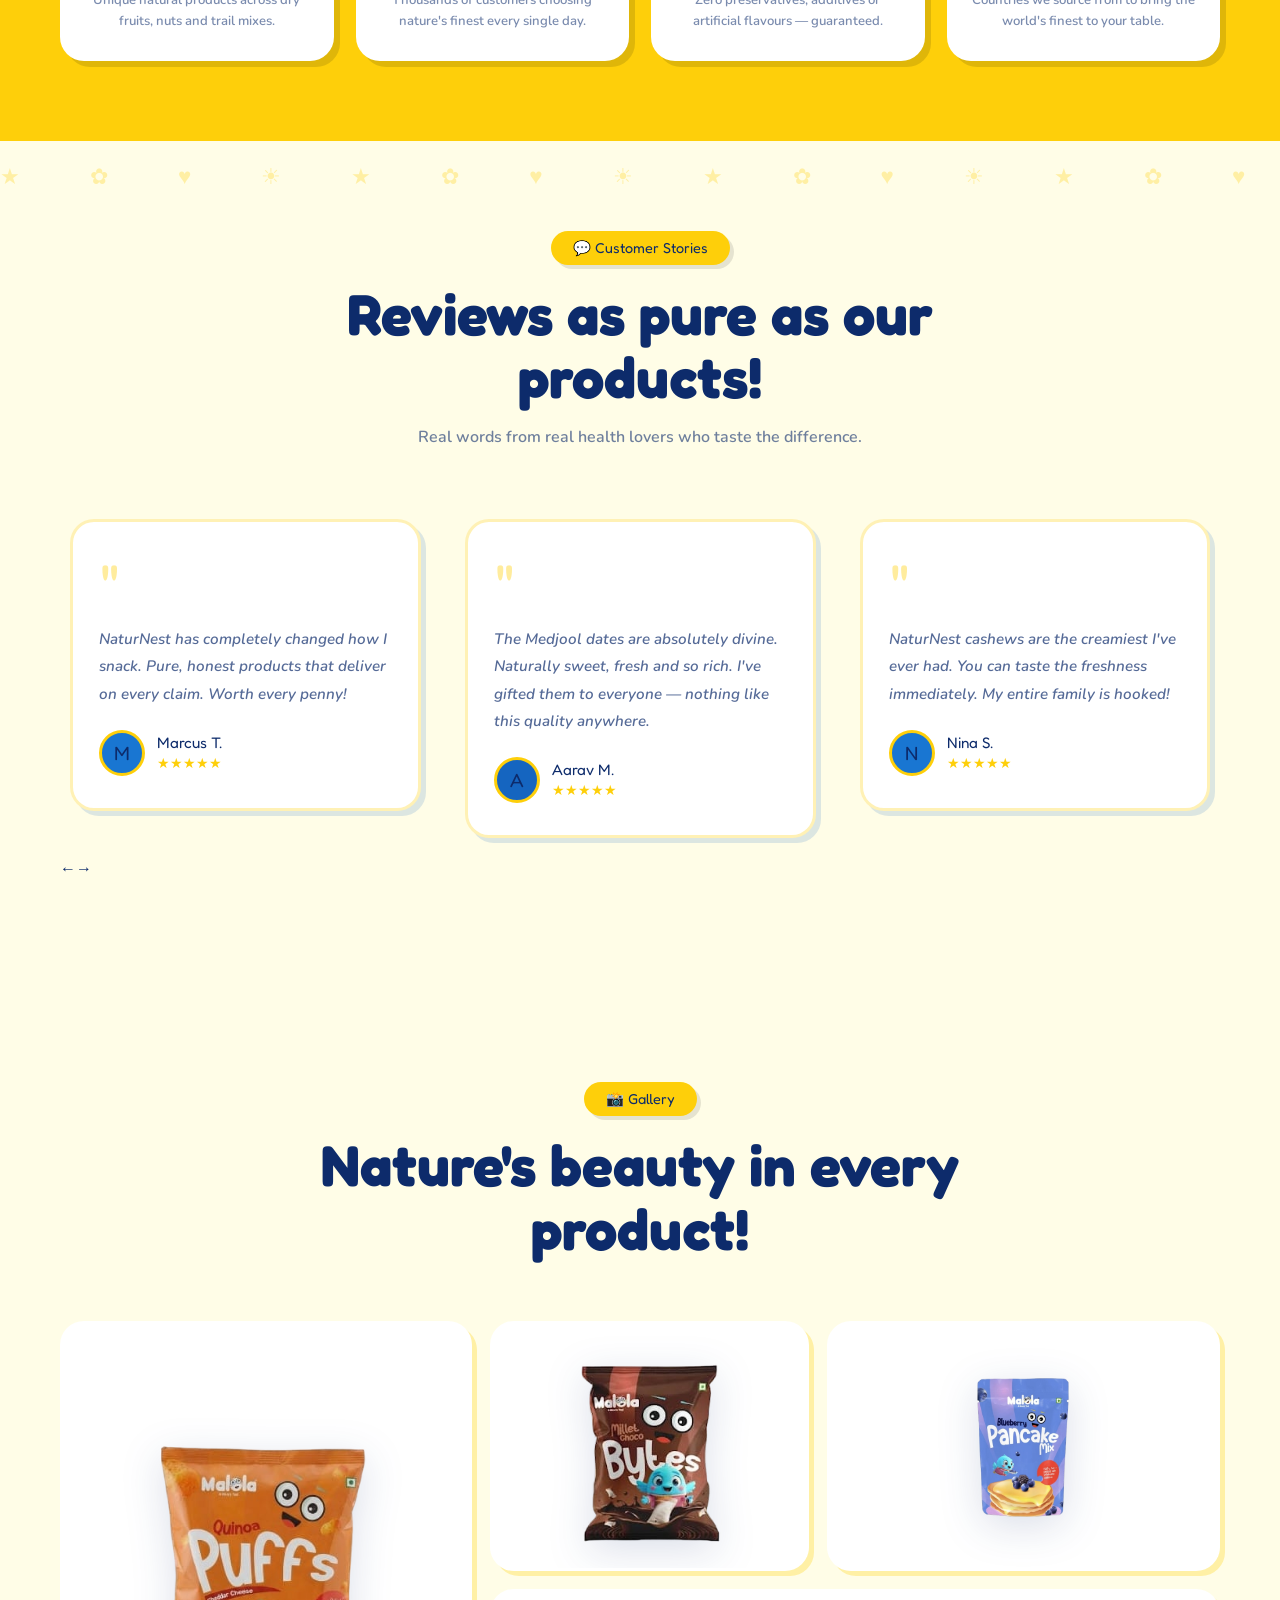
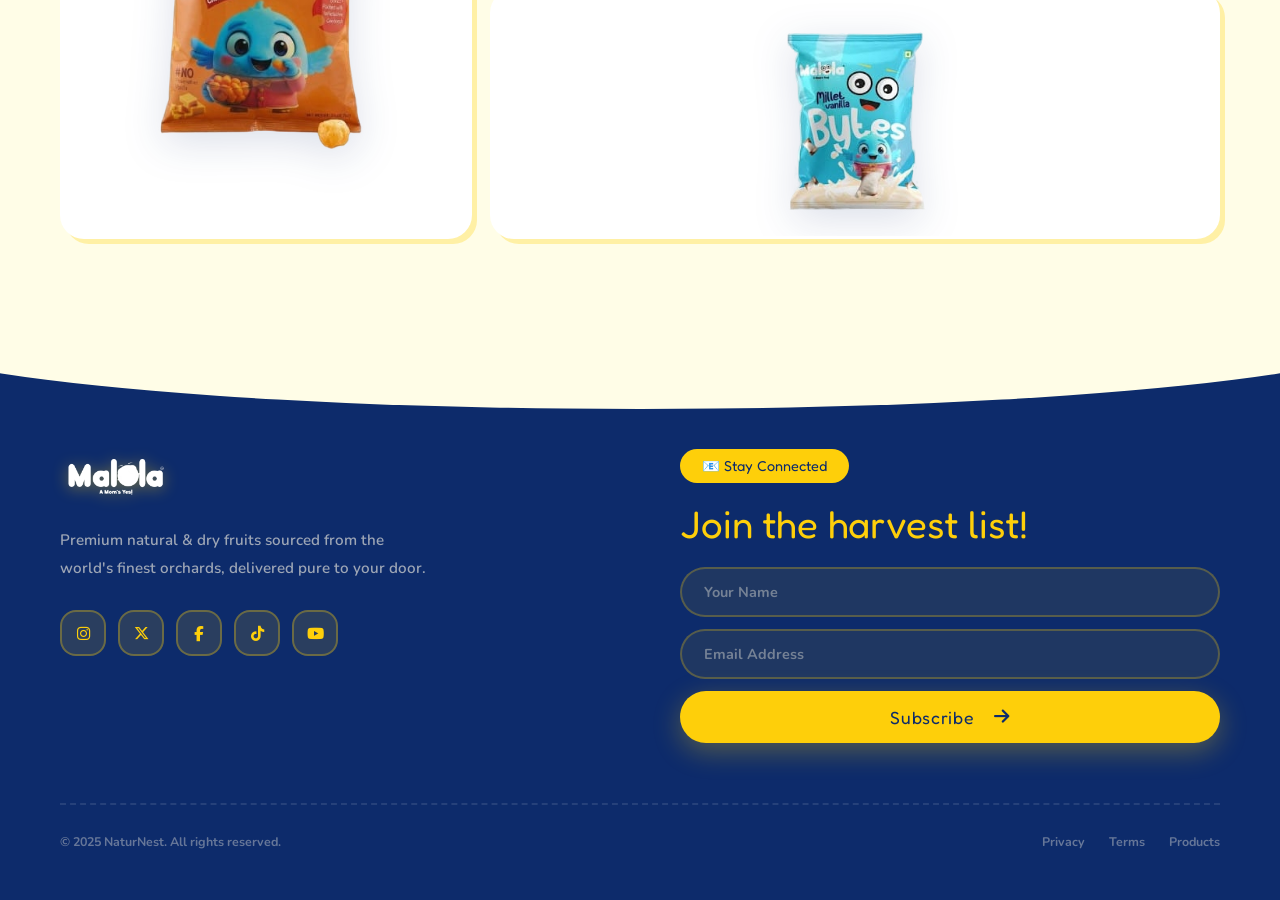
==== commit 9ba1a654: "Fix search widget style, hamburger menu, mobile responsive" ====
--- a/index.html
+++ b/index.html
@@ -12,7 +12,10 @@
 </head>
 <body>
 
-<!-- ══ SEARCH MODAL ══ -->
+<!-- ══ SEARCH OVERLAY ══ -->
+<div class="search-overlay" id="searchOverlay"></div>
+
+<!-- ══ SEARCH WIDGET ══ -->
 <div class="search-modal" id="searchModal" aria-hidden="true">
   <div class="sm-header">
     <button class="sm-back" id="smBack" aria-label="Close search"><i class="fa-solid fa-arrow-left"></i></button>
--- a/assets/css/style.css
+++ b/assets/css/style.css
@@ -597,104 +597,116 @@
   .auth-modal{padding:30px 24px}
 }
 
-/* ══ SEARCH MODAL ══ */
+/* ══ SEARCH WIDGET ══ */
+.search-overlay{
+  position:fixed;inset:0;z-index:2998;
+  background:rgba(10,31,94,.35);backdrop-filter:blur(3px);
+  opacity:0;pointer-events:none;transition:opacity .25s ease;
+}
+.search-overlay.open{opacity:1;pointer-events:all}
+
 .search-modal{
-  position:fixed;inset:0;z-index:3000;
-  background:#fff;
-  display:flex;flex-direction:column;
-  transform:translateY(-20px);opacity:0;pointer-events:none;
-  transition:transform .32s cubic-bezier(.77,0,.175,1),opacity .28s ease;
-}
-.search-modal.open{transform:translateY(0);opacity:1;pointer-events:all}
+  position:fixed;top:72px;left:50%;
+  transform:translateX(-50%) translateY(-12px);
+  width:min(540px,96vw);max-height:78vh;
+  background:#fff;border-radius:20px;
+  box-shadow:0 24px 80px rgba(13,43,107,.22),0 0 0 1px rgba(21,101,192,.08);
+  z-index:2999;display:flex;flex-direction:column;
+  opacity:0;pointer-events:none;overflow:hidden;
+  transition:transform .3s cubic-bezier(.77,0,.175,1),opacity .25s ease;
+}
+.search-modal.open{transform:translateX(-50%) translateY(0);opacity:1;pointer-events:all}
+
 .sm-header{
-  display:flex;align-items:center;gap:12px;
-  padding:14px 18px;
-  border-bottom:1.5px solid rgba(13,43,107,.1);
-  background:#fff;position:sticky;top:0;z-index:2;
+  display:flex;align-items:center;gap:10px;
+  padding:14px 16px;
+  border-bottom:1.5px solid rgba(13,43,107,.08);
+  background:#fff;flex-shrink:0;
 }
 .sm-back{
-  width:40px;height:40px;border-radius:50%;border:1.5px solid rgba(13,43,107,.15);
-  background:#fff;color:var(--kids-dark);font-size:.95rem;
+  width:36px;height:36px;border-radius:50%;border:1.5px solid rgba(13,43,107,.14);
+  background:#fff;color:var(--kids-dark);font-size:.88rem;
   cursor:pointer;display:flex;align-items:center;justify-content:center;
   flex-shrink:0;transition:background .2s;
 }
 .sm-back:hover{background:#f4f7ff}
 .sm-input-wrap{
-  flex:1;display:flex;align-items:center;gap:10px;
+  flex:1;display:flex;align-items:center;gap:9px;
   background:#f4f7ff;border-radius:50px;
-  padding:10px 16px;
+  padding:9px 14px;
   border:2px solid transparent;transition:border-color .2s;
 }
 .sm-input-wrap:focus-within{border-color:var(--yellow)}
-.sm-icon{color:rgba(13,43,107,.35);font-size:.9rem;flex-shrink:0}
+.sm-icon{color:rgba(13,43,107,.35);font-size:.85rem;flex-shrink:0}
 .sm-input-wrap input{
   flex:1;border:none;outline:none;
-  font-family:'Nunito',sans-serif;font-size:.95rem;font-weight:700;
+  font-family:'Nunito',sans-serif;font-size:.9rem;font-weight:700;
   color:var(--kids-dark);background:transparent;
 }
 .sm-input-wrap input::placeholder{color:rgba(13,43,107,.35);font-weight:600}
 .sm-clear{
   background:transparent;border:none;
-  color:rgba(13,43,107,.35);font-size:.85rem;cursor:pointer;
-  width:24px;height:24px;border-radius:50%;display:none;
+  color:rgba(13,43,107,.35);font-size:.82rem;cursor:pointer;
+  width:22px;height:22px;border-radius:50%;display:none;
   align-items:center;justify-content:center;
   transition:background .2s,color .2s;flex-shrink:0;
 }
 .sm-clear.visible{display:flex}
 .sm-clear:hover{background:rgba(13,43,107,.1);color:var(--kids-dark)}
 
-.sm-body{flex:1;overflow-y:auto;padding:0 0 40px}
-.sm-results{flex:1;overflow-y:auto;padding:0 0 40px;display:none}
+.sm-body{overflow-y:auto;padding:0 0 20px;flex:1}
+.sm-results{overflow-y:auto;padding:0 0 20px;flex:1;display:none}
 .sm-results.active{display:block}
 .sm-body.hidden{display:none}
 
-.sm-section{padding:24px 18px 0}
+.sm-section{padding:16px 16px 0}
 .sm-sec-title{
-  font-family:'Nunito',sans-serif;font-size:.82rem;font-weight:900;
+  font-family:'Nunito',sans-serif;font-size:.75rem;font-weight:900;
   color:var(--kids-dark);text-transform:uppercase;letter-spacing:.08em;
-  display:flex;align-items:center;gap:8px;margin-bottom:14px;
+  display:flex;align-items:center;gap:8px;margin-bottom:12px;
 }
 .sm-sec-title i{color:var(--aqua2)}
-.sm-sparkle{font-size:1rem}
-
-.sm-tags{display:flex;flex-wrap:wrap;gap:8px}
+.sm-sparkle{font-size:.9rem}
+
+.sm-tags{display:flex;flex-wrap:wrap;gap:7px}
 .sm-tag{
-  padding:7px 16px;border-radius:999px;
+  padding:6px 14px;border-radius:999px;
   border:1.5px solid rgba(13,43,107,.15);
   background:#fff;color:var(--kids-dark);
-  font-family:'Nunito',sans-serif;font-size:.8rem;font-weight:700;
+  font-family:'Nunito',sans-serif;font-size:.76rem;font-weight:700;
   cursor:pointer;transition:border-color .2s,background .2s;
 }
 .sm-tag:hover{border-color:var(--yellow);background:rgba(254,207,10,.12)}
 
 .sm-new-grid{
-  display:grid;grid-template-columns:repeat(2,1fr);
-  gap:14px;margin-top:4px;
-}
+  display:grid;grid-template-columns:repeat(4,1fr);
+  gap:10px;margin-top:4px;
+}
+@media(max-width:500px){.sm-new-grid{grid-template-columns:repeat(2,1fr)}}
 .sm-new-card{
-  border:1.5px solid rgba(13,43,107,.1);border-radius:16px;
+  border:1.5px solid rgba(13,43,107,.1);border-radius:14px;
   overflow:hidden;cursor:pointer;
   transition:box-shadow .2s,transform .2s;background:#fff;
 }
-.sm-new-card:hover{box-shadow:0 6px 24px rgba(13,43,107,.12);transform:translateY(-2px)}
+.sm-new-card:hover{box-shadow:0 6px 20px rgba(13,43,107,.12);transform:translateY(-2px)}
 .sm-new-img{
-  height:130px;display:flex;align-items:center;justify-content:center;
-  border-radius:14px 14px 0 0;overflow:hidden;
-}
-.sm-new-img img{height:100px;width:100px;object-fit:contain}
+  height:90px;display:flex;align-items:center;justify-content:center;
+  border-radius:12px 12px 0 0;overflow:hidden;
+}
+.sm-new-img img{height:70px;width:70px;object-fit:contain}
 .sm-new-name{
-  font-family:'Fredoka One',cursive;font-size:.95rem;
-  color:var(--kids-dark);padding:10px 12px 2px;
+  font-family:'Fredoka One',cursive;font-size:.78rem;
+  color:var(--kids-dark);padding:7px 8px 2px;
   white-space:nowrap;overflow:hidden;text-overflow:ellipsis;
 }
-.sm-new-sub{font-size:.68rem;color:rgba(13,43,107,.45);font-weight:600;padding:0 12px 8px}
-.sm-new-foot{display:flex;align-items:center;justify-content:space-between;padding:0 12px 12px}
-.sm-new-price{font-family:'Fredoka One',cursive;font-size:1.1rem;color:var(--kids-dark)}
+.sm-new-sub{font-size:.6rem;color:rgba(13,43,107,.45);font-weight:600;padding:0 8px 6px}
+.sm-new-foot{display:flex;align-items:center;justify-content:space-between;padding:0 8px 10px}
+.sm-new-price{font-family:'Fredoka One',cursive;font-size:.9rem;color:var(--kids-dark)}
 .sm-add-btn{
-  padding:6px 18px;border:2px solid var(--aqua2);border-radius:999px;
+  padding:4px 10px;border:1.5px solid var(--aqua2);border-radius:999px;
   background:#fff;color:var(--aqua2);
-  font-family:'Nunito',sans-serif;font-size:.75rem;font-weight:900;
-  cursor:pointer;letter-spacing:.06em;
+  font-family:'Nunito',sans-serif;font-size:.65rem;font-weight:900;
+  cursor:pointer;letter-spacing:.05em;
   transition:background .2s,color .2s;
 }
 .sm-add-btn:hover{background:var(--aqua2);color:#fff}
@@ -770,47 +782,126 @@
 .nav-sr-empty{padding:14px 16px;font-size:.82rem;color:rgba(13,43,107,.4);font-weight:600;text-align:center}
 
 /* ══ HAMBURGER ══ */
-.nav-hamburger{display:none;flex-direction:column;justify-content:center;gap:5px;background:transparent;border:2px solid rgba(247,242,227,.35);width:44px;height:44px;border-radius:50%;cursor:pointer;padding:10px;transition:background .2s}
-.nav-hamburger span{display:block;height:2px;border-radius:2px;background:var(--cream);transition:all .3s ease}
+.nav-hamburger{
+  display:none;flex-direction:column;justify-content:center;align-items:center;
+  gap:5px;background:transparent;
+  border:2px solid rgba(247,242,227,.4);
+  width:42px;height:42px;border-radius:12px;
+  cursor:pointer;padding:8px;transition:background .2s,border-color .2s;
+}
+.nav-hamburger span{
+  display:block;width:18px;height:2px;border-radius:2px;
+  background:var(--cream);transition:all .3s cubic-bezier(.77,0,.175,1);
+  transform-origin:center;
+}
 .nav-hamburger.open span:nth-child(1){transform:translateY(7px) rotate(45deg)}
-.nav-hamburger.open span:nth-child(2){opacity:0}
+.nav-hamburger.open span:nth-child(2){opacity:0;transform:scaleX(0)}
 .nav-hamburger.open span:nth-child(3){transform:translateY(-7px) rotate(-45deg)}
 #mainNav.nav-scrolled .nav-hamburger{border-color:rgba(26,36,8,.2)}
 #mainNav.nav-scrolled .nav-hamburger span{background:#1a2408}
 
 /* ══ MOBILE MENU ══ */
-.mob-menu-overlay{position:fixed;inset:0;background:rgba(10,31,94,.5);z-index:1900;opacity:0;pointer-events:none;transition:opacity .3s ease;backdrop-filter:blur(4px)}
+.mob-menu-overlay{
+  position:fixed;inset:0;background:rgba(10,31,94,.45);z-index:1900;
+  opacity:0;pointer-events:none;transition:opacity .3s ease;backdrop-filter:blur(4px);
+}
 .mob-menu-overlay.open{opacity:1;pointer-events:all}
+
 .mob-menu{
-  position:fixed;top:0;right:-100%;width:min(340px,90vw);height:100dvh;
-  background:#fff;z-index:2000;overflow-y:auto;
-  display:flex;flex-direction:column;gap:0;
-  transition:right .38s cubic-bezier(.77,0,.175,1);
-  box-shadow:-8px 0 40px rgba(13,43,107,.2);
+  position:fixed;top:0;right:-100%;width:min(320px,88vw);height:100dvh;
+  background:#fff;z-index:2000;overflow-y:auto;overflow-x:hidden;
+  display:flex;flex-direction:column;
+  transition:right .36s cubic-bezier(.77,0,.175,1);
+  box-shadow:-6px 0 40px rgba(13,43,107,.18);
 }
 .mob-menu.open{right:0}
-.mob-menu-head{display:flex;align-items:center;justify-content:space-between;padding:18px 20px;border-bottom:2px solid rgba(254,207,10,.3)}
-.mob-logo{height:38px;object-fit:contain}
-.mob-menu-close{background:transparent;border:none;font-size:1.2rem;color:var(--kids-dark);cursor:pointer;width:36px;height:36px;border-radius:50%;display:flex;align-items:center;justify-content:center;transition:background .2s}
-.mob-menu-close:hover{background:#f4f7ff}
-.mob-search-wrap{display:flex;align-items:center;gap:10px;padding:14px 20px;background:#f4f7ff;margin:16px;border-radius:50px}
-.mob-search-wrap i{color:rgba(13,43,107,.4);font-size:.9rem}
-.mob-search-wrap input{flex:1;border:none;outline:none;background:transparent;font-family:'Nunito',sans-serif;font-size:.85rem;font-weight:700;color:var(--kids-dark)}
-.mob-nav-links{list-style:none;padding:0 20px}
-.mob-nav-links li a{display:block;padding:14px 4px;font-family:'Nunito',sans-serif;font-size:.95rem;font-weight:800;color:var(--kids-dark);text-decoration:none;text-transform:uppercase;letter-spacing:.07em;border-bottom:1.5px solid rgba(13,43,107,.07);transition:color .2s,padding-left .2s}
-.mob-nav-links li a:hover{color:var(--aqua2);padding-left:8px}
-.mob-products{padding:16px 20px}
-.mob-prod-title{font-size:.68rem;font-weight:800;color:rgba(13,43,107,.45);text-transform:uppercase;letter-spacing:.12em;margin-bottom:10px}
-.mob-prod-item{display:flex;align-items:center;gap:12px;padding:10px 0;border-bottom:1.5px solid rgba(13,43,107,.06);cursor:pointer;transition:background .18s}
-.mob-prod-item:hover{padding-left:6px}
-.mob-prod-item img{width:44px;height:44px;object-fit:contain;border-radius:10px;background:#f4f7ff}
-.mob-prod-item span{flex:1;font-family:'Nunito',sans-serif;font-size:.85rem;font-weight:800;color:var(--kids-dark)}
-.mob-prod-item small{font-family:'Fredoka One',cursive;font-size:.9rem;color:var(--aqua)}
-.mob-menu-actions{margin-top:auto;padding:20px;display:flex;gap:10px;border-top:2px solid rgba(13,43,107,.07)}
-.mob-login-btn{flex:1;padding:12px;border:2px solid rgba(13,43,107,.2);border-radius:50px;background:transparent;font-family:'Nunito',sans-serif;font-size:.82rem;font-weight:800;color:var(--kids-dark);cursor:pointer;transition:background .2s}
+
+.mob-menu-head{
+  display:flex;align-items:center;justify-content:space-between;
+  padding:16px 18px 14px;
+  border-bottom:2px solid rgba(254,207,10,.35);
+  background:#fff;position:sticky;top:0;z-index:2;
+}
+.mob-logo{height:36px;object-fit:contain}
+.mob-menu-close{
+  background:#f4f7ff;border:none;font-size:1rem;
+  color:var(--kids-dark);cursor:pointer;
+  width:34px;height:34px;border-radius:50%;
+  display:flex;align-items:center;justify-content:center;
+  transition:background .2s,transform .2s;
+}
+.mob-menu-close:hover{background:rgba(254,207,10,.3);transform:rotate(90deg)}
+
+.mob-search-wrap{
+  display:flex;align-items:center;gap:10px;
+  margin:14px 16px;padding:10px 16px;
+  background:#f4f7ff;border-radius:50px;
+  border:2px solid transparent;transition:border-color .2s;
+}
+.mob-search-wrap:focus-within{border-color:var(--yellow)}
+.mob-search-wrap i{color:rgba(13,43,107,.4);font-size:.88rem;flex-shrink:0}
+.mob-search-wrap input{
+  flex:1;border:none;outline:none;background:transparent;
+  font-family:'Nunito',sans-serif;font-size:.88rem;font-weight:700;
+  color:var(--kids-dark);
+}
+.mob-search-wrap input::placeholder{color:rgba(13,43,107,.35);font-weight:600}
+
+.mob-nav-links{list-style:none;padding:0 16px;margin:0}
+.mob-nav-links li a{
+  display:flex;align-items:center;justify-content:space-between;
+  padding:13px 6px;font-family:'Nunito',sans-serif;font-size:.9rem;
+  font-weight:800;color:var(--kids-dark);text-decoration:none;
+  text-transform:uppercase;letter-spacing:.06em;
+  border-bottom:1.5px solid rgba(13,43,107,.06);
+  transition:color .2s,padding-left .2s;
+}
+.mob-nav-links li a:hover{color:var(--aqua2);padding-left:6px}
+.mob-nav-links li a::after{content:'›';font-size:1.1rem;opacity:.3}
+
+.mob-products{padding:12px 16px 6px}
+.mob-prod-title{
+  font-size:.65rem;font-weight:900;color:rgba(13,43,107,.4);
+  text-transform:uppercase;letter-spacing:.14em;margin-bottom:10px;
+  padding-bottom:6px;border-bottom:1.5px solid rgba(13,43,107,.06);
+}
+.mob-prod-item{
+  display:flex;align-items:center;gap:12px;
+  padding:10px 6px;border-bottom:1px solid rgba(13,43,107,.05);
+  cursor:pointer;border-radius:12px;transition:background .18s,padding-left .18s;
+}
+.mob-prod-item:hover{background:#f4f7ff;padding-left:10px}
+.mob-prod-item img{
+  width:46px;height:46px;object-fit:contain;
+  border-radius:10px;background:#f4f7ff;padding:4px;flex-shrink:0;
+}
+.mob-prod-item span{
+  flex:1;font-family:'Nunito',sans-serif;font-size:.85rem;
+  font-weight:800;color:var(--kids-dark);
+}
+.mob-prod-item small{
+  font-family:'Fredoka One',cursive;font-size:.88rem;color:var(--aqua);
+  flex-shrink:0;
+}
+
+.mob-menu-actions{
+  margin-top:auto;padding:16px;display:flex;flex-direction:column;gap:10px;
+  border-top:2px solid rgba(13,43,107,.07);background:#fff;
+  position:sticky;bottom:0;
+}
+.mob-login-btn{
+  width:100%;padding:12px;border:2px solid rgba(13,43,107,.2);border-radius:50px;
+  background:transparent;font-family:'Nunito',sans-serif;font-size:.85rem;
+  font-weight:800;color:var(--kids-dark);cursor:pointer;transition:background .2s;
+}
 .mob-login-btn:hover{background:#f4f7ff}
-.mob-signup-btn{flex:1;padding:12px;border:none;border-radius:50px;background:var(--yellow);font-family:'Nunito',sans-serif;font-size:.82rem;font-weight:800;color:var(--kids-dark);cursor:pointer;box-shadow:0 4px 16px rgba(254,207,10,.4);transition:transform .2s}
-.mob-signup-btn:hover{transform:scale(1.04)}
+.mob-signup-btn{
+  width:100%;padding:12px;border:none;border-radius:50px;
+  background:var(--yellow);font-family:'Nunito',sans-serif;font-size:.85rem;
+  font-weight:900;color:var(--kids-dark);cursor:pointer;
+  box-shadow:0 6px 20px rgba(254,207,10,.4);transition:transform .2s,box-shadow .2s;
+}
+.mob-signup-btn:hover{transform:translateY(-2px);box-shadow:0 10px 28px rgba(254,207,10,.5)}
 
 /* ══ SHOP MEGA MENU ══ */
 .nav-links li.has-mega,
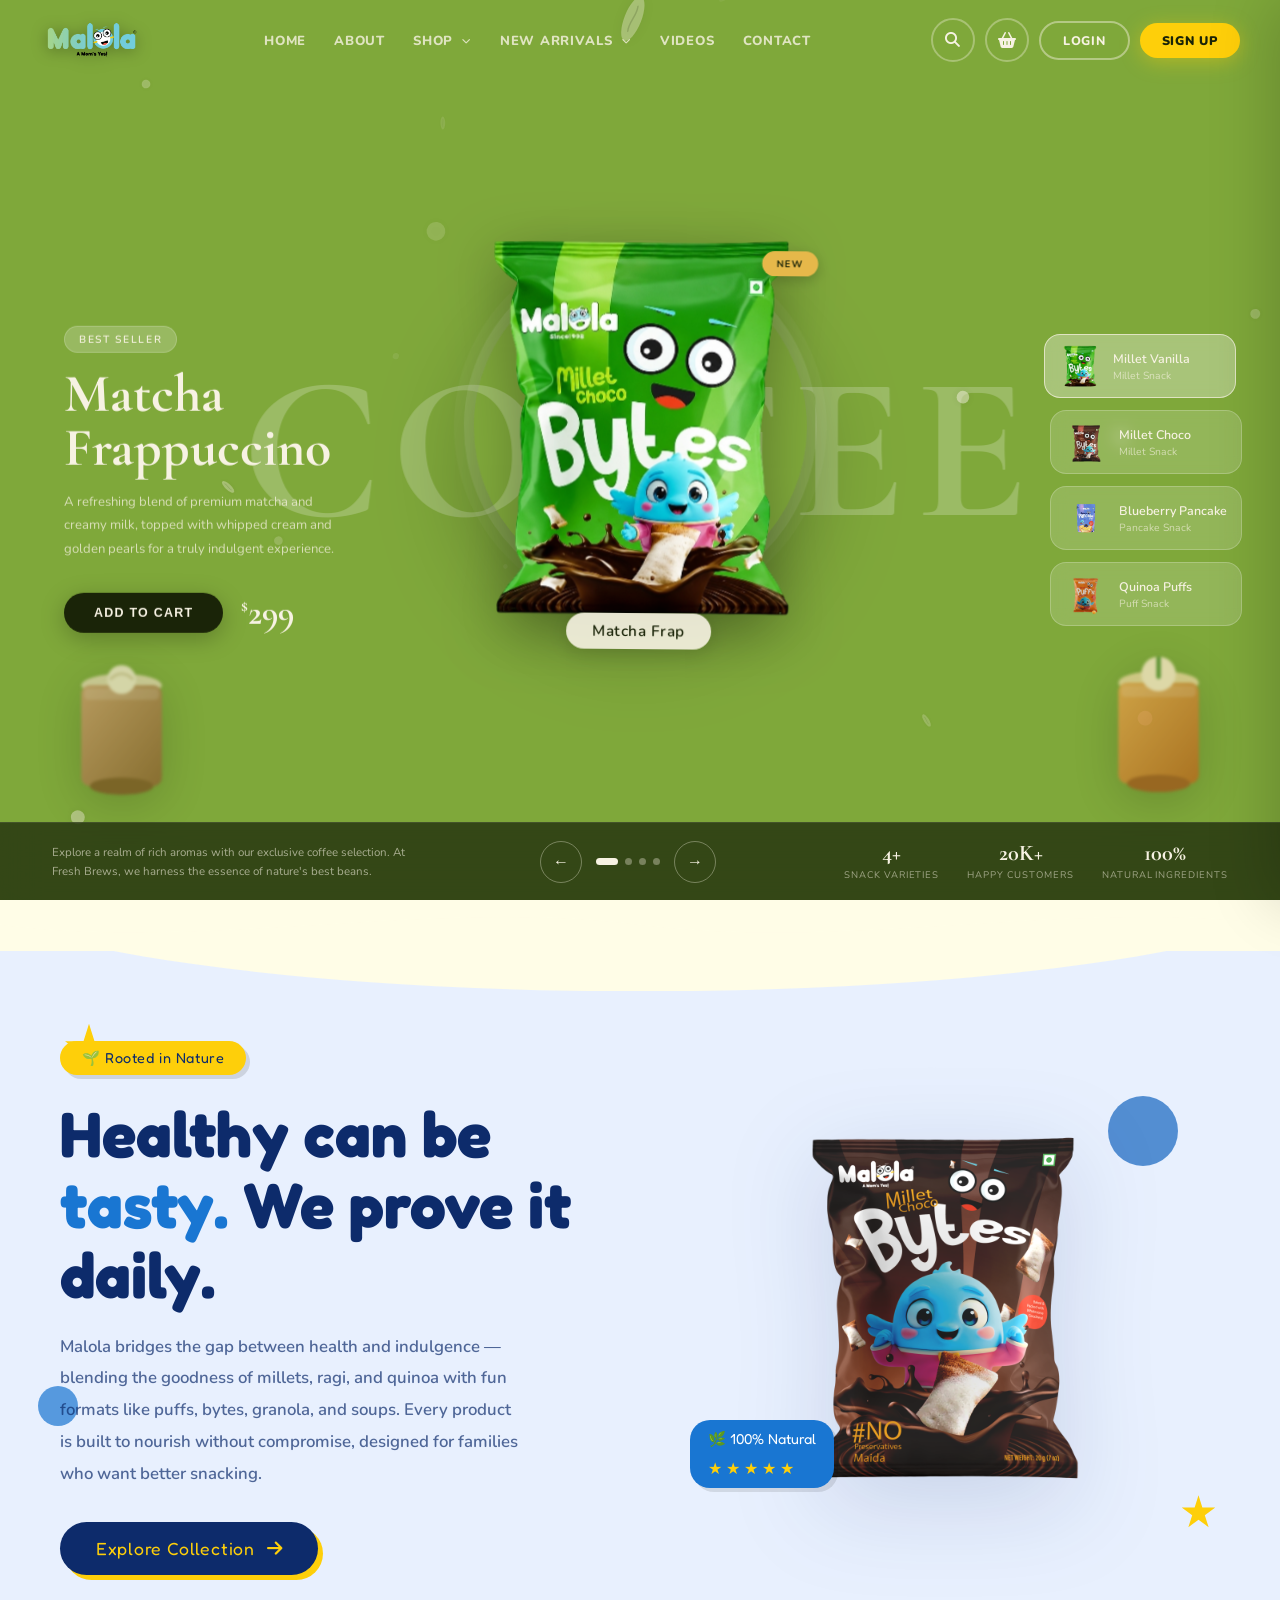
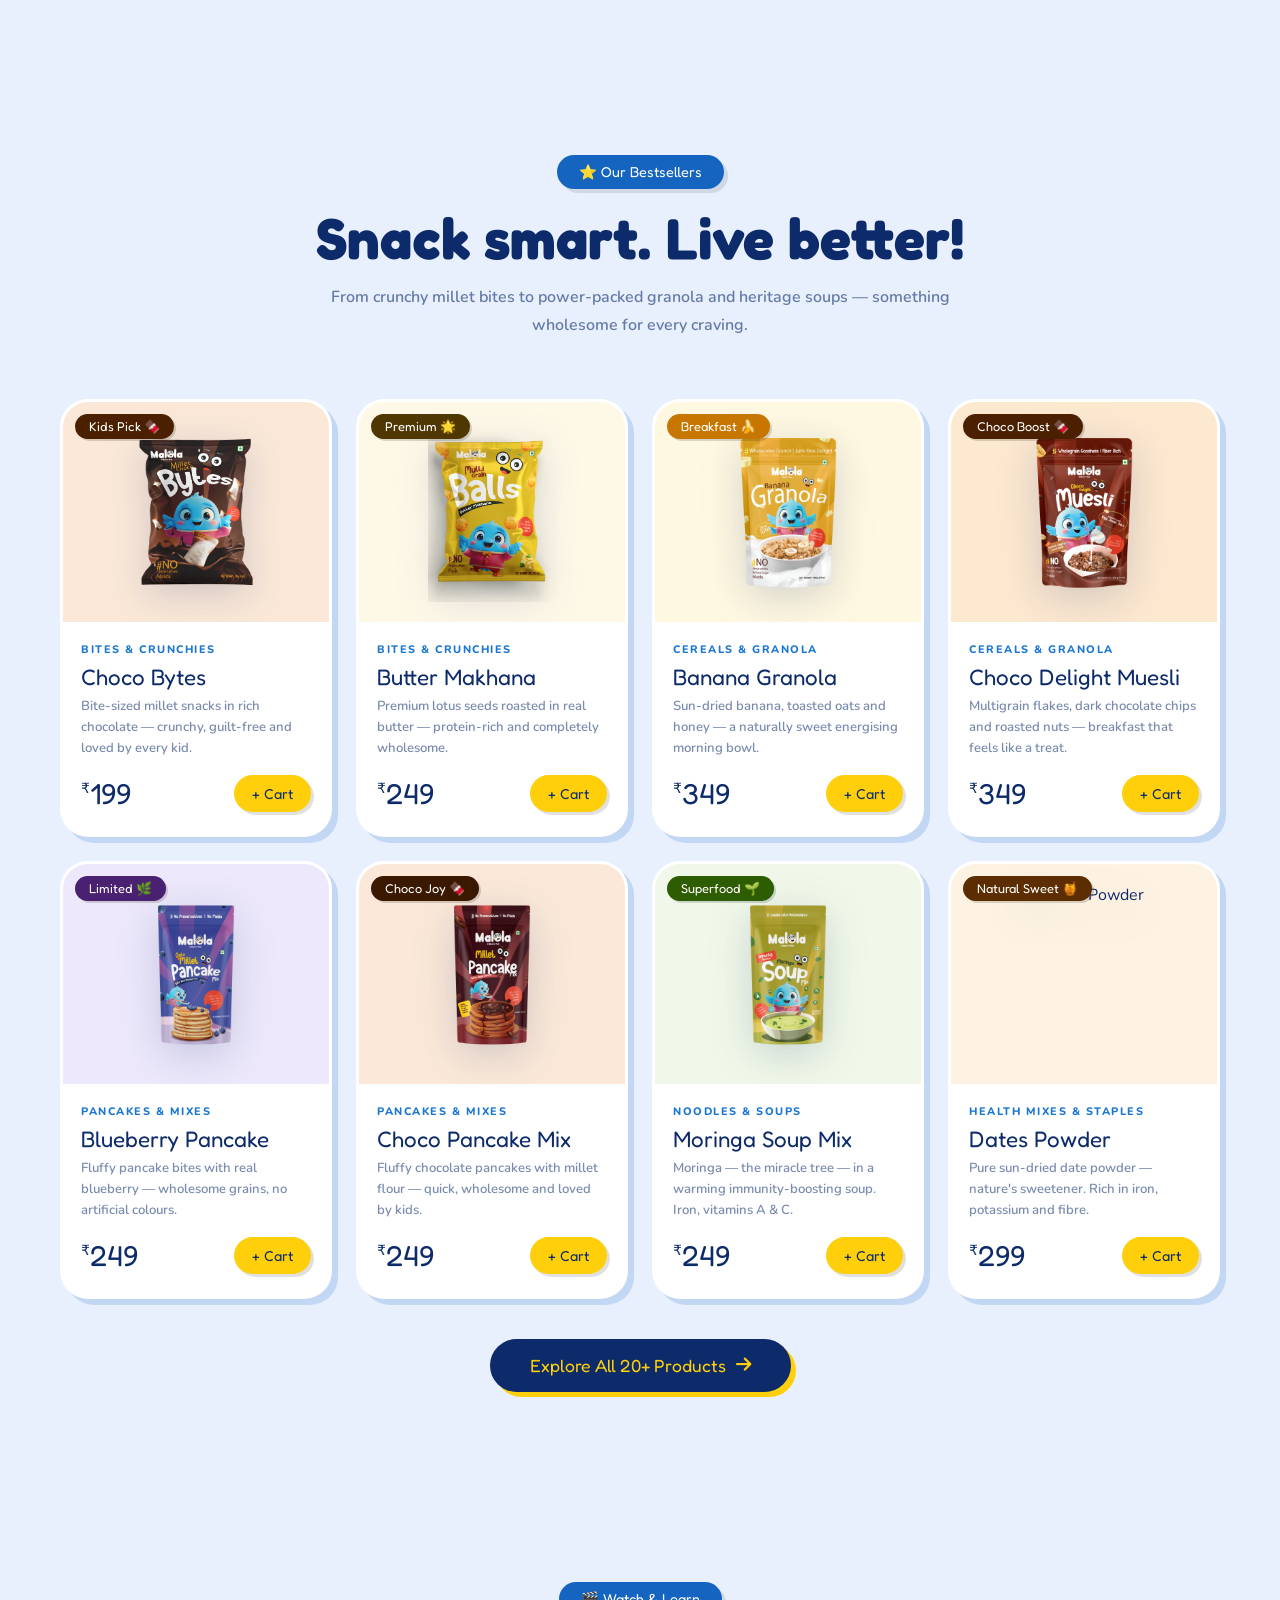
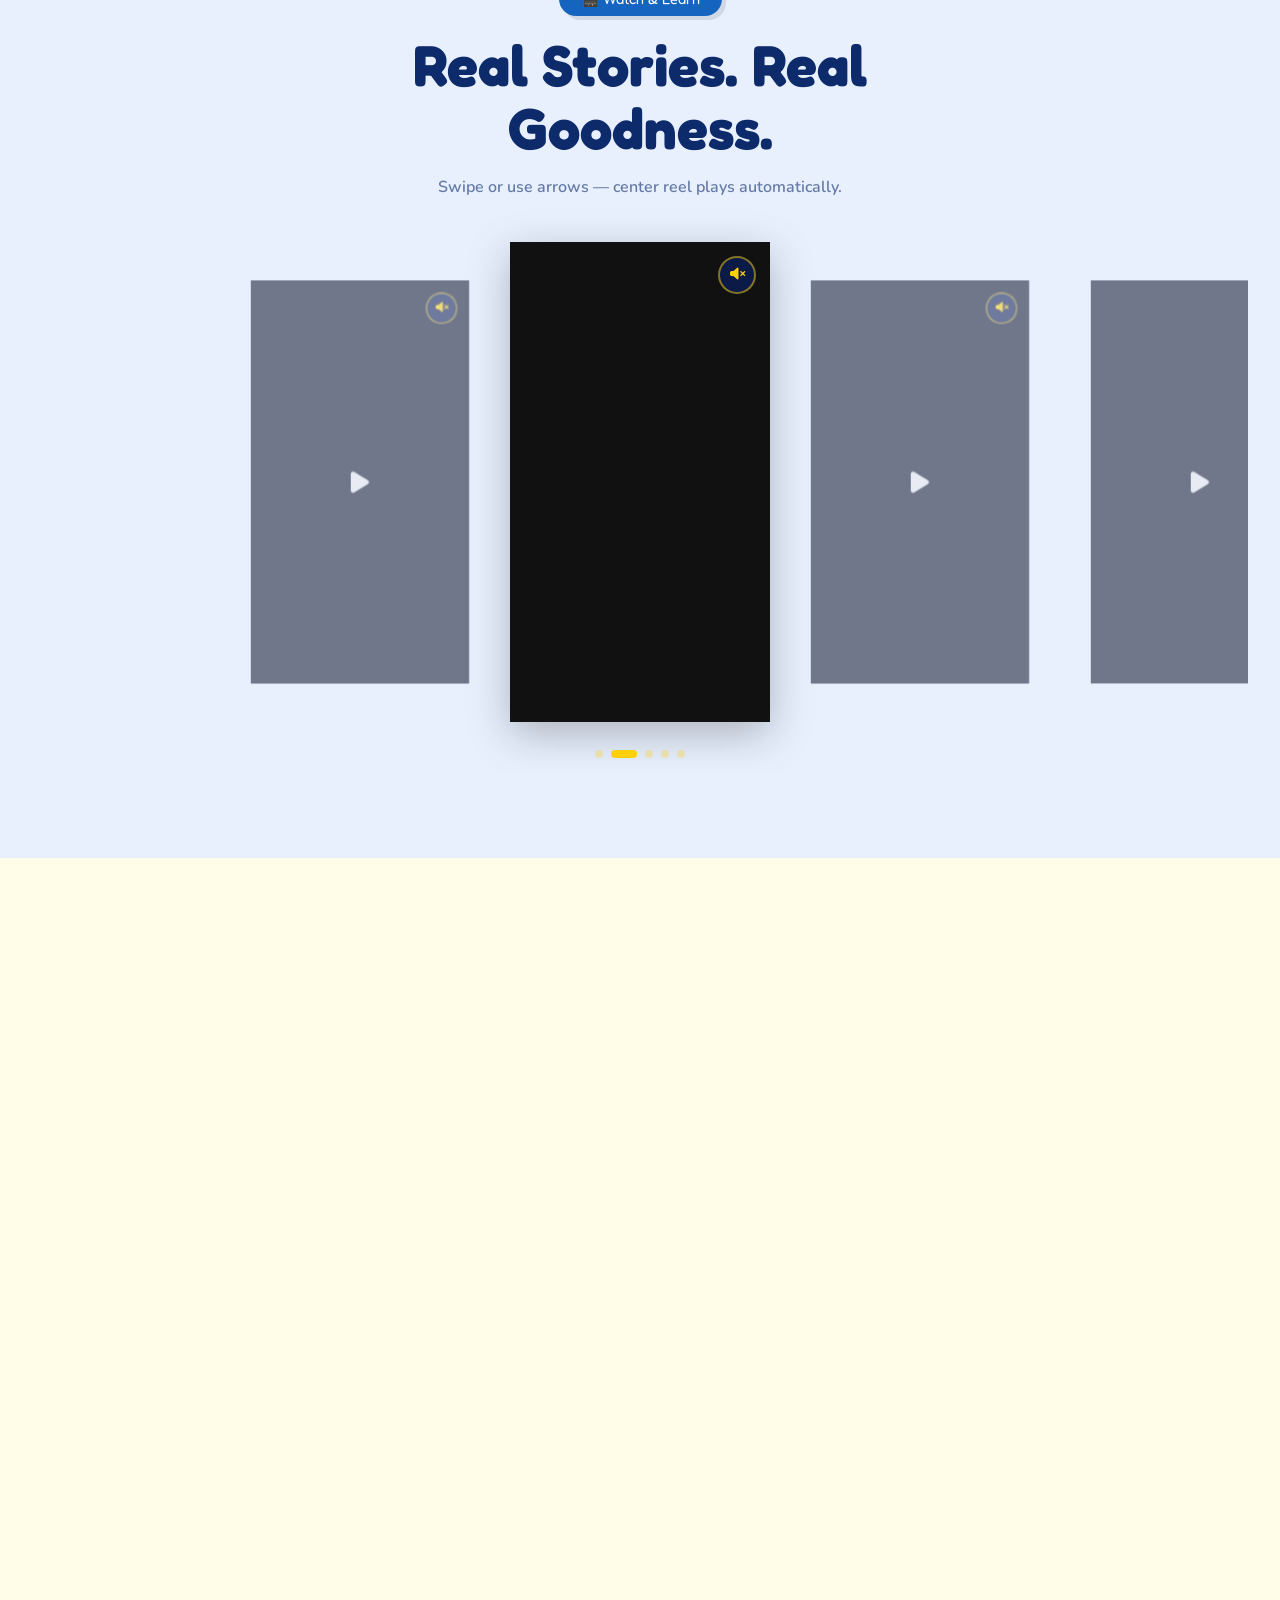
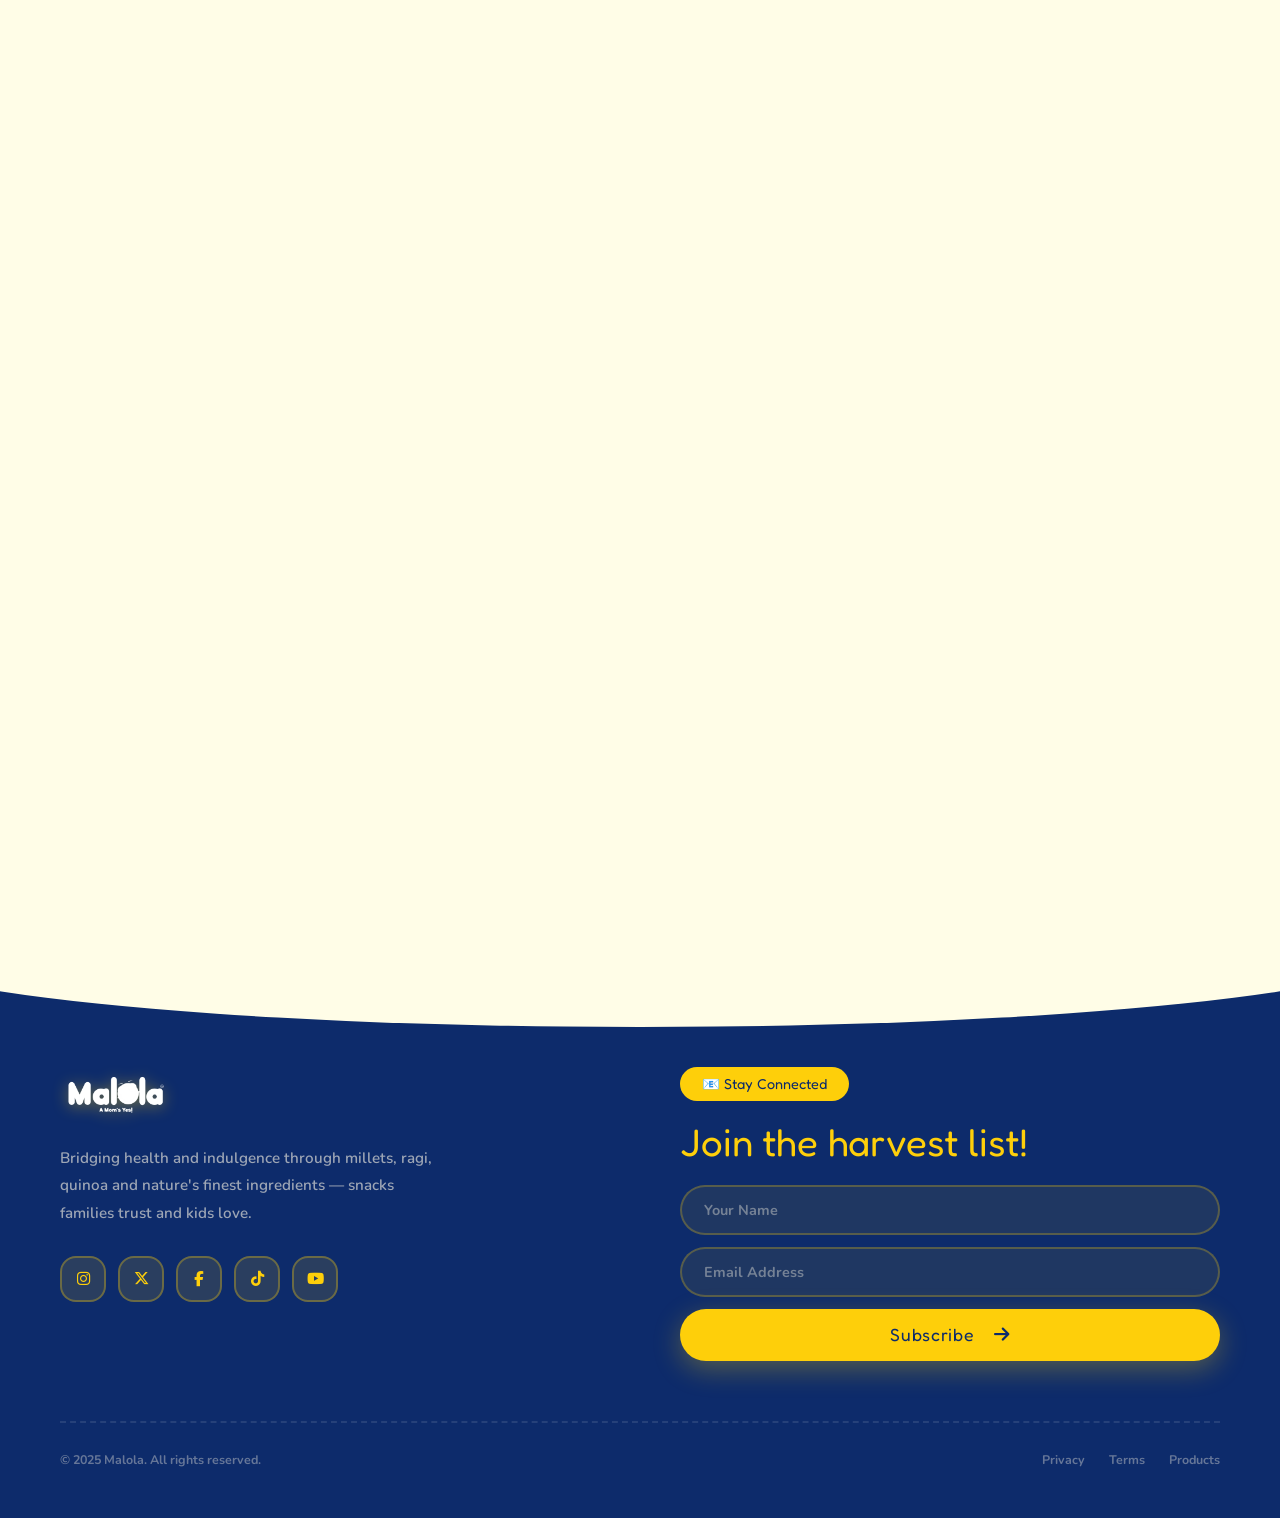
==== commit cb9e4414: "Update index.html sections with real Malola products, images and content" ====
--- a/index.html
+++ b/index.html
@@ -3,7 +3,7 @@
 <head>
 <meta charset="UTF-8"/>
 <meta name="viewport" content="width=device-width, initial-scale=1.0"/>
-<title>NaturNest — Premium Natural & Dry Fruits</title>
+<title>Malola — Healthy Snacks & Natural Foods</title>
 <link href="https://fonts.googleapis.com/css2?family=Fredoka+One&family=Nunito:wght@400;600;700;800;900&family=Cormorant+Garamond:wght@700;900&family=DM+Sans:wght@300;400;500;600&display=swap" rel="stylesheet"/>
 <link rel="stylesheet" href="https://cdnjs.cloudflare.com/ajax/libs/OwlCarousel2/2.3.4/assets/owl.carousel.min.css"/>
 <link rel="stylesheet" href="https://cdnjs.cloudflare.com/ajax/libs/OwlCarousel2/2.3.4/assets/owl.theme.default.min.css"/>
@@ -102,7 +102,7 @@
   <div class="cart-footer" id="cartFooter" style="display:none">
     <div class="cart-subtotal">
       <span>Subtotal</span>
-      <strong id="cartTotal">$0.00</strong>
+      <strong id="cartTotal">&#8377;0.00</strong>
     </div>
     <p class="cart-note">Shipping &amp; taxes calculated at checkout</p>
     <button class="checkout-btn">Checkout &nbsp;<i class="fa-solid fa-arrow-right"></i></button>
@@ -398,18 +398,17 @@
     <div class="kids-about-grid">
       <div class="kids-about-text">
         <div class="k-eyebrow">🌱 Rooted in Nature</div>
-        <h2>Pure nutrition shaped by <span>earth, sun</span> &amp; care.</h2>
-        <p>NaturNest begins with slow-selected orchards, ethical sourcing, and a quiet obsession with purity. Every product is built to nourish — vibrant first taste, a wholesome body, and goodness that stays with you.</p>
+        <h2>Healthy can be <span>tasty.</span> We prove it daily.</h2>
+        <p>Malola bridges the gap between health and indulgence — blending the goodness of millets, ragi, and quinoa with fun formats like puffs, bytes, granola, and soups. Every product is built to nourish without compromise, designed for families who want better snacking.</p>
         <button class="kids-about-cta" onclick="document.getElementById('kids-shop').scrollIntoView({behavior:'smooth'})">
           Explore Collection <i class="fa-solid fa-arrow-right"></i>
         </button>
       </div>
       <div class="kids-about-visual">
-        <!-- animated zigzag top-right corner -->
         <svg class="ka-zigzag" viewBox="0 0 200 70" xmlns="http://www.w3.org/2000/svg" aria-hidden="true">
           <polyline class="ka-zz-line" points="0,55 25,5 50,55 75,5 100,55 125,5 150,55 175,5 200,55"/>
         </svg>
-        <img class="ka-main-img" src="assets/images/a6bf2fb7-be25-4e5c-94f4-ba9215f70999_removalai_preview.png" alt="Premium Cashews">
+        <img class="ka-main-img" src="assets/images/Choco Bytes Front.png" alt="Malola Choco Bytes">
         <div class="ka-badge2">🌿 100% Natural
           <div class="stars-row"><span>★</span><span>★</span><span>★</span><span>★</span><span>★</span></div>
         </div>
@@ -420,75 +419,144 @@
   <!-- PRODUCTS -->
   <section class="kids-products k-reveal" id="kids-shop">
     <div class="k-section-head">
-      <div class="k-eyebrow">⭐ Premium Selection</div>
-      <h2>Nature's finest, curated for you!</h2>
-      <p>Every product hand-selected for exceptional quality — from buttery cashews to rich Medjool dates and beyond.</p>
+      <div class="k-eyebrow">⭐ Our Bestsellers</div>
+      <h2>Snack smart. Live better!</h2>
+      <p>From crunchy millet bites to power-packed granola and heritage soups — something wholesome for every craving.</p>
     </div>
     <div class="kids-product-grid">
-      <!-- Card 1 -->
-      <div class="k-prod-card">
-        <div class="k-prod-img" style="background:#edf5e1">
-          <img src="assets/images/green.png" alt="Millet Vanilla">
-          <div class="k-prod-badge" style="background:#4e7a1e">Best Seller 🔥</div>
+      <!-- Choco Bytes -->
+      <div class="k-prod-card" onclick="window.location.href='product.html?id=chocobytes'" style="cursor:pointer">
+        <div class="k-prod-img" style="background:#fbe8d8">
+          <img src="assets/images/Choco Bytes Front.png" alt="Choco Bytes">
+          <div class="k-prod-badge" style="background:#4a2000">Kids Pick 🍫</div>
         </div>
         <div class="k-prod-info">
-          <div class="k-prod-type">Millet Snack</div>
-          <div class="k-prod-name">Millet Vanilla</div>
-          <div class="k-prod-desc">Creamy vanilla meets wholesome millet — smooth, guilt-free and fibre-packed.</div>
+          <div class="k-prod-type">Bites & Crunchies</div>
+          <div class="k-prod-name">Choco Bytes</div>
+          <div class="k-prod-desc">Bite-sized millet snacks in rich chocolate — crunchy, guilt-free and loved by every kid.</div>
+          <div class="k-prod-footer">
+            <div class="k-prod-price"><sup>₹</sup>199</div>
+            <button class="k-add-btn add-to-cart-btn" data-name="Choco Bytes" data-price="199" data-image="assets/images/Choco Bytes Front.png">+ Cart</button>
+          </div>
+        </div>
+      </div>
+      <!-- Butter Makhana -->
+      <div class="k-prod-card" onclick="window.location.href='product.html?id=buttermakhana'" style="cursor:pointer">
+        <div class="k-prod-img" style="background:#fef8e7">
+          <img src="assets/images/butter makhana front.png" alt="Butter Makhana">
+          <div class="k-prod-badge" style="background:#4e3700">Premium 🌟</div>
+        </div>
+        <div class="k-prod-info">
+          <div class="k-prod-type">Bites & Crunchies</div>
+          <div class="k-prod-name">Butter Makhana</div>
+          <div class="k-prod-desc">Premium lotus seeds roasted in real butter — protein-rich and completely wholesome.</div>
+          <div class="k-prod-footer">
+            <div class="k-prod-price"><sup>₹</sup>249</div>
+            <button class="k-add-btn add-to-cart-btn" data-name="Butter Makhana" data-price="249" data-image="assets/images/butter makhana front.png">+ Cart</button>
+          </div>
+        </div>
+      </div>
+      <!-- Banana Granola -->
+      <div class="k-prod-card" onclick="window.location.href='product.html?id=bananagranola'" style="cursor:pointer">
+        <div class="k-prod-img" style="background:#fff8e1">
+          <img src="assets/images/Banana Granola.png" alt="Banana Granola">
+          <div class="k-prod-badge" style="background:#c77700">Breakfast 🍌</div>
+        </div>
+        <div class="k-prod-info">
+          <div class="k-prod-type">Cereals & Granola</div>
+          <div class="k-prod-name">Banana Granola</div>
+          <div class="k-prod-desc">Sun-dried banana, toasted oats and honey — a naturally sweet energising morning bowl.</div>
+          <div class="k-prod-footer">
+            <div class="k-prod-price"><sup>₹</sup>349</div>
+            <button class="k-add-btn add-to-cart-btn" data-name="Banana Granola" data-price="349" data-image="assets/images/Banana Granola.png">+ Cart</button>
+          </div>
+        </div>
+      </div>
+      <!-- Choco Delight Muesli -->
+      <div class="k-prod-card" onclick="window.location.href='product.html?id=chocodelightmuesli'" style="cursor:pointer">
+        <div class="k-prod-img" style="background:#fde8d0">
+          <img src="assets/images/Choco Delight Muesli.png" alt="Choco Delight Muesli">
+          <div class="k-prod-badge" style="background:#4a2000">Choco Boost 🍫</div>
+        </div>
+        <div class="k-prod-info">
+          <div class="k-prod-type">Cereals & Granola</div>
+          <div class="k-prod-name">Choco Delight Muesli</div>
+          <div class="k-prod-desc">Multigrain flakes, dark chocolate chips and roasted nuts — breakfast that feels like a treat.</div>
+          <div class="k-prod-footer">
+            <div class="k-prod-price"><sup>₹</sup>349</div>
+            <button class="k-add-btn add-to-cart-btn" data-name="Choco Delight Muesli" data-price="349" data-image="assets/images/Choco Delight Muesli.png">+ Cart</button>
+          </div>
+        </div>
+      </div>
+      <!-- Blueberry Pancake -->
+      <div class="k-prod-card" onclick="window.location.href='product.html?id=blueberrypancake'" style="cursor:pointer">
+        <div class="k-prod-img" style="background:#ede8fb">
+          <img src="assets/images/Blueberry Pancake.png" alt="Blueberry Pancake">
+          <div class="k-prod-badge" style="background:#4a2070">Limited 🌿</div>
+        </div>
+        <div class="k-prod-info">
+          <div class="k-prod-type">Pancakes & Mixes</div>
+          <div class="k-prod-name">Blueberry Pancake</div>
+          <div class="k-prod-desc">Fluffy pancake bites with real blueberry — wholesome grains, no artificial colours.</div>
+          <div class="k-prod-footer">
+            <div class="k-prod-price"><sup>₹</sup>249</div>
+            <button class="k-add-btn add-to-cart-btn" data-name="Blueberry Pancake" data-price="249" data-image="assets/images/Blueberry Pancake.png">+ Cart</button>
+          </div>
+        </div>
+      </div>
+      <!-- Choco Pancake -->
+      <div class="k-prod-card" onclick="window.location.href='product.html?id=chocopancake'" style="cursor:pointer">
+        <div class="k-prod-img" style="background:#fbe8d8">
+          <img src="assets/images/Choco Pancake Front.png" alt="Choco Pancake Mix">
+          <div class="k-prod-badge" style="background:#3b1800">Choco Joy 🍫</div>
+        </div>
+        <div class="k-prod-info">
+          <div class="k-prod-type">Pancakes & Mixes</div>
+          <div class="k-prod-name">Choco Pancake Mix</div>
+          <div class="k-prod-desc">Fluffy chocolate pancakes with millet flour — quick, wholesome and loved by kids.</div>
+          <div class="k-prod-footer">
+            <div class="k-prod-price"><sup>₹</sup>249</div>
+            <button class="k-add-btn add-to-cart-btn" data-name="Choco Pancake Mix" data-price="249" data-image="assets/images/Choco Pancake Front.png">+ Cart</button>
+          </div>
+        </div>
+      </div>
+      <!-- Moringa Soup -->
+      <div class="k-prod-card" onclick="window.location.href='product.html?id=moringasoup'" style="cursor:pointer">
+        <div class="k-prod-img" style="background:#f1f8e9">
+          <img src="assets/images/Morniga Soup Front.png" alt="Moringa Soup Mix">
+          <div class="k-prod-badge" style="background:#2e5c00">Superfood 🌱</div>
+        </div>
+        <div class="k-prod-info">
+          <div class="k-prod-type">Noodles & Soups</div>
+          <div class="k-prod-name">Moringa Soup Mix</div>
+          <div class="k-prod-desc">Moringa — the miracle tree — in a warming immunity-boosting soup. Iron, vitamins A & C.</div>
+          <div class="k-prod-footer">
+            <div class="k-prod-price"><sup>₹</sup>249</div>
+            <button class="k-add-btn add-to-cart-btn" data-name="Moringa Soup Mix" data-price="249" data-image="assets/images/Morniga Soup Front.png">+ Cart</button>
+          </div>
+        </div>
+      </div>
+      <!-- Dates Powder -->
+      <div class="k-prod-card" onclick="window.location.href='product.html?id=datespowder'" style="cursor:pointer">
+        <div class="k-prod-img" style="background:#fef3e2">
+          <img src="assets/images/Dates Powder.png" alt="Dates Powder">
+          <div class="k-prod-badge" style="background:#5c2d00">Natural Sweet 🍯</div>
+        </div>
+        <div class="k-prod-info">
+          <div class="k-prod-type">Health Mixes & Staples</div>
+          <div class="k-prod-name">Dates Powder</div>
+          <div class="k-prod-desc">Pure sun-dried date powder — nature's sweetener. Rich in iron, potassium and fibre.</div>
           <div class="k-prod-footer">
             <div class="k-prod-price"><sup>₹</sup>299</div>
-            <button class="k-add-btn add-to-cart-btn" data-name="Millet Vanilla" data-price="299" data-image="assets/images/green.png">+ Cart</button>
-          </div>
-        </div>
-      </div>
-      <!-- Card 2 -->
-      <div class="k-prod-card">
-        <div class="k-prod-img" style="background:#f5ede6">
-          <img src="assets/images/a6bf2fb7-be25-4e5c-94f4-ba9215f70999_removalai_preview.png" alt="Millet Choco">
-          <div class="k-prod-badge" style="background:#5c3e18">Fan Fav ✨</div>
-        </div>
-        <div class="k-prod-info">
-          <div class="k-prod-type">Millet Snack</div>
-          <div class="k-prod-name">Millet Choco</div>
-          <div class="k-prod-desc">Rich dark chocolate meets wholesome millet — guilt-free and energy-packed.</div>
-          <div class="k-prod-footer">
-            <div class="k-prod-price"><sup>₹</sup>299</div>
-            <button class="k-add-btn add-to-cart-btn" data-name="Millet Choco" data-price="299" data-image="assets/images/a6bf2fb7-be25-4e5c-94f4-ba9215f70999_removalai_preview.png">+ Cart</button>
-          </div>
-        </div>
-      </div>
-      <!-- Card 3 -->
-      <div class="k-prod-card">
-        <div class="k-prod-img" style="background:#ede8fb">
-          <img src="assets/images/b3e47e53-7399-423b-a88a-c4cadb4de3b3_removalai_preview.png" alt="Blueberry Pancake">
-          <div class="k-prod-badge" style="background:#4a2070">Limited 🌿</div>
-        </div>
-        <div class="k-prod-info">
-          <div class="k-prod-type">Pancake Snack</div>
-          <div class="k-prod-name">Blueberry Pancake</div>
-          <div class="k-prod-desc">Fluffy pancake bites with real blueberry — no artificial colours.</div>
-          <div class="k-prod-footer">
-            <div class="k-prod-price"><sup>₹</sup>299</div>
-            <button class="k-add-btn add-to-cart-btn" data-name="Blueberry Pancake" data-price="299" data-image="assets/images/b3e47e53-7399-423b-a88a-c4cadb4de3b3_removalai_preview.png">+ Cart</button>
-          </div>
-        </div>
-      </div>
-      <!-- Card 4 -->
-      <div class="k-prod-card">
-        <div class="k-prod-img" style="background:#fdf0e2">
-          <img src="assets/images/red.png" alt="Quinoa Puffs">
-          <div class="k-prod-badge" style="background:#7a3810">Season 🌾</div>
-        </div>
-        <div class="k-prod-info">
-          <div class="k-prod-type">Puff Snack</div>
-          <div class="k-prod-name">Quinoa Puffs</div>
-          <div class="k-prod-desc">Airy crunchy puffs loaded with complete protein — kids love them.</div>
-          <div class="k-prod-footer">
-            <div class="k-prod-price"><sup>₹</sup>299</div>
-            <button class="k-add-btn add-to-cart-btn" data-name="Quinoa Puffs" data-price="299" data-image="assets/images/red.png">+ Cart</button>
-          </div>
-        </div>
-      </div>
+            <button class="k-add-btn add-to-cart-btn" data-name="Dates Powder" data-price="299" data-image="assets/images/Dates Powder.png">+ Cart</button>
+          </div>
+        </div>
+      </div>
+    </div>
+    <div style="text-align:center;margin-top:40px">
+      <a href="shop.html" style="display:inline-flex;align-items:center;gap:10px;padding:16px 40px;background:#0d2b6b;color:#FECF0A;border-radius:999px;font-family:'Fredoka One',cursive;font-size:1.1rem;text-decoration:none;box-shadow:5px 5px 0 #FECF0A;transition:transform .2s,box-shadow .2s" onmouseover="this.style.transform='translate(-3px,-3px)';this.style.boxShadow='8px 8px 0 #FECF0A'" onmouseout="this.style.transform='';this.style.boxShadow='5px 5px 0 #FECF0A'">
+        Explore All 20+ Products <i class="fa-solid fa-arrow-right"></i>
+      </a>
     </div>
   </section>
 
@@ -575,7 +643,7 @@
         <div class="kb-dot kb-dot2"></div>
         <div class="kb-dot kb-dot3"></div>
 
-        <img class="kb-main-img" src="assets/images/a6bf2fb7-be25-4e5c-94f4-ba9215f70999_removalai_preview.png" alt="Premium Cashews">
+        <img class="kb-main-img" src="assets/images/Fruit and Nut muesli.png" alt="Fruit and Nut Muesli">
       </div>
       <div class="kb-text">
         <div class="k-eyebrow">💪 Health Benefits</div>
@@ -597,30 +665,30 @@
   <!-- STATS -->
   <section class="kids-stats k-reveal">
     <div class="k-section-head">
-      <div class="k-eyebrow">📊 Why NaturNest</div>
-      <h2>Numbers rooted in nature.</h2>
-      <p>Every detail measured, every product perfected to the highest natural standard.</p>
+      <div class="k-eyebrow">📊 Why Malola</div>
+      <h2>Healthy snacking, by the numbers.</h2>
+      <p>Every number tells the story of our commitment to taste, health and trust.</p>
     </div>
     <div class="k-stat-grid">
       <div class="k-stat-card">
-        <strong data-count="30">0</strong>
-        <div class="k-stat-label">Natural Products</div>
-        <p>Unique natural products across dry fruits, nuts and trail mixes.</p>
+        <strong data-count="20">0</strong>
+        <div class="k-stat-label">Products &amp; Growing</div>
+        <p>Unique wholesome products across snacks, cereals, soups and health mixes.</p>
       </div>
       <div class="k-stat-card">
-        <strong data-count="50">0</strong>
+        <strong data-count="20">0</strong>
         <div class="k-stat-label">Happy Customers (K)</div>
-        <p>Thousands of customers choosing nature's finest every single day.</p>
+        <p>Families choosing Malola's millet-powered snacks every single day.</p>
       </div>
       <div class="k-stat-card">
         <strong data-count="100">0</strong>
         <div class="k-stat-label">% Pure &amp; Natural</div>
-        <p>Zero preservatives, additives or artificial flavours — guaranteed.</p>
+        <p>Zero preservatives, no artificial colours or additives — always guaranteed.</p>
       </div>
       <div class="k-stat-card">
-        <strong data-count="12">0</strong>
-        <div class="k-stat-label">Source Countries</div>
-        <p>Countries we source from to bring the world's finest to your table.</p>
+        <strong data-count="6">0</strong>
+        <div class="k-stat-label">Product Categories</div>
+        <p>From bites &amp; granola to soups &amp; health mixes — wholesome for every moment.</p>
       </div>
     </div>
   </section>
@@ -629,57 +697,57 @@
   <section class="kids-reviews k-reveal">
     <div class="k-section-head">
       <div class="k-eyebrow" style="background:var(--yellow);color:var(--kids-dark)">💬 Customer Stories</div>
-      <h2>Reviews as pure as our products!</h2>
-      <p>Real words from real health lovers who taste the difference.</p>
+      <h2>Loved by families across India!</h2>
+      <p>Real words from real health lovers who taste the Malola difference.</p>
     </div>
     <div class="owl-carousel kids-testimonial-carousel" style="max-width:1220px;margin:0 auto;position:relative;z-index:2">
       <div>
         <div class="k-review-card">
           <div class="k-quote">"</div>
-          <p class="k-review-text">The Medjool dates are absolutely divine. Naturally sweet, fresh and so rich. I've gifted them to everyone — nothing like this quality anywhere.</p>
+          <p class="k-review-text">The Choco Bytes are my kids' favourite! They come home from school and grab a pack straight away. So happy I found a snack that's healthy and they actually love.</p>
           <div class="k-review-footer">
-            <div class="k-avatar" style="background:#1565C0">A</div>
-            <div><div class="k-review-name">Aarav M.</div><div class="k-stars">★★★★★</div></div>
+            <div class="k-avatar" style="background:#1565C0">P</div>
+            <div><div class="k-review-name">Priya M.</div><div class="k-stars">★★★★★</div></div>
           </div>
         </div>
       </div>
       <div>
         <div class="k-review-card">
           <div class="k-quote">"</div>
-          <p class="k-review-text">NaturNest cashews are the creamiest I've ever had. You can taste the freshness immediately. My entire family is hooked!</p>
+          <p class="k-review-text">Malola Banana Granola has replaced my morning cereal completely. It's naturally sweet, filling, and I love that there's no refined sugar. Fantastic product!</p>
           <div class="k-review-footer">
-            <div class="k-avatar" style="background:#1976D2">N</div>
-            <div><div class="k-review-name">Nina S.</div><div class="k-stars">★★★★★</div></div>
+            <div class="k-avatar" style="background:#1976D2">R</div>
+            <div><div class="k-review-name">Rohit S.</div><div class="k-stars">★★★★★</div></div>
           </div>
         </div>
       </div>
       <div>
         <div class="k-review-card">
           <div class="k-quote">"</div>
-          <p class="k-review-text">The mixed dry fruits pack is my daily ritual. Perfect balance of nuts and fruits. A clean luxury snack I genuinely look forward to.</p>
+          <p class="k-review-text">The Moringa Soup is a daily ritual now. My nutritionist recommended it and the taste is amazing — warm, comforting and packed with goodness. Highly recommend!</p>
           <div class="k-review-footer">
-            <div class="k-avatar" style="background:#1565C0">K</div>
-            <div><div class="k-review-name">Kabir R.</div><div class="k-stars">★★★★★</div></div>
+            <div class="k-avatar" style="background:#1565C0">A</div>
+            <div><div class="k-review-name">Ananya K.</div><div class="k-stars">★★★★★</div></div>
           </div>
         </div>
       </div>
       <div>
         <div class="k-review-card">
           <div class="k-quote">"</div>
-          <p class="k-review-text">Premium almonds that actually taste premium. No bitterness, no stale aftertaste. Just pure, wholesome goodness in every handful.</p>
+          <p class="k-review-text">Blueberry Pancake Mix is a weekend staple at home. Ready in minutes, the kids love it, and I love that it's millet-based. Guilt-free Sunday mornings!</p>
           <div class="k-review-footer">
             <div class="k-avatar" style="background:#FECF0A">S</div>
-            <div><div class="k-review-name">Sara L.</div><div class="k-stars">★★★★★</div></div>
+            <div><div class="k-review-name">Sunita L.</div><div class="k-stars">★★★★★</div></div>
           </div>
         </div>
       </div>
       <div>
         <div class="k-review-card">
           <div class="k-quote">"</div>
-          <p class="k-review-text">NaturNest has completely changed how I snack. Pure, honest products that deliver on every claim. Worth every penny!</p>
+          <p class="k-review-text">Malola has completely changed how our family snacks. The Butter Makhana is addictive in the best way — light, flavourful and so much better than chips!</p>
           <div class="k-review-footer">
-            <div class="k-avatar" style="background:#1976D2">M</div>
-            <div><div class="k-review-name">Marcus T.</div><div class="k-stars">★★★★★</div></div>
+            <div class="k-avatar" style="background:#1976D2">V</div>
+            <div><div class="k-review-name">Vikram T.</div><div class="k-stars">★★★★★</div></div>
           </div>
         </div>
       </div>
@@ -694,20 +762,20 @@
     </div>
     <div class="k-gallery-grid" style="max-width:1220px;margin:0 auto">
       <div class="k-gal-item tall">
-        <img src="assets/images/red.png" alt="Premium Almonds">
-        <div class="k-gal-overlay"><div class="k-gal-label">Premium Almonds</div></div>
+        <img src="assets/images/Banana Granola.png" alt="Banana Granola">
+        <div class="k-gal-overlay"><div class="k-gal-label">Banana Granola</div></div>
       </div>
       <div class="k-gal-item">
-        <img src="assets/images/a6bf2fb7-be25-4e5c-94f4-ba9215f70999_removalai_preview.png" alt="Cashews">
-        <div class="k-gal-overlay"><div class="k-gal-label">Premium Cashews</div></div>
+        <img src="assets/images/Choco Bytes Front.png" alt="Choco Bytes">
+        <div class="k-gal-overlay"><div class="k-gal-label">Choco Bytes</div></div>
       </div>
       <div class="k-gal-item">
-        <img src="assets/images/b3e47e53-7399-423b-a88a-c4cadb4de3b3_removalai_preview.png" alt="Medjool Dates">
-        <div class="k-gal-overlay"><div class="k-gal-label">Medjool Dates</div></div>
+        <img src="assets/images/Pirandai Soup Front.png" alt="Pirandai Soup">
+        <div class="k-gal-overlay"><div class="k-gal-label">Pirandai Soup Mix</div></div>
       </div>
       <div class="k-gal-item wide">
-        <img src="assets/images/32603c34-e7eb-411c-869c-a99345af8d3d_removalai_preview.png" alt="Mixed Dry Fruits">
-        <div class="k-gal-overlay"><div class="k-gal-label">Mixed Dry Fruits</div></div>
+        <img src="assets/images/Fruit and Nut muesli.png" alt="Fruit and Nut Muesli">
+        <div class="k-gal-overlay"><div class="k-gal-label">Fruit &amp; Nut Muesli</div></div>
       </div>
     </div>
   </section>
@@ -721,7 +789,7 @@
       <div class="k-footer-logo">
         <img src="assets/images/Malola_Logo_600x300-01-1536x768.webp" alt="NaturNest" style="height:56px;width:auto;object-fit:contain;filter:brightness(0) invert(1) drop-shadow(0 2px 8px rgba(254,207,10,.4))">
       </div>
-      <p>Premium natural &amp; dry fruits sourced from the world's finest orchards, delivered pure to your door.</p>
+      <p>Bridging health and indulgence through millets, ragi, quinoa and nature's finest ingredients — snacks families trust and kids love.</p>
       <div class="k-social-links">
         <a class="k-social-link" href="#" aria-label="Instagram"><i class="fa-brands fa-instagram"></i></a>
         <a class="k-social-link" href="#" aria-label="X"><i class="fa-brands fa-x-twitter"></i></a>
@@ -741,7 +809,7 @@
     </div>
   </div>
   <div class="k-footer-bottom">
-    <span>© 2025 NaturNest. All rights reserved.</span>
+    <span>© 2025 Malola. All rights reserved.</span>
     <div class="k-footer-links">
       <a href="#">Privacy</a>
       <a href="#">Terms</a>
--- a/assets/css/style.css
+++ b/assets/css/style.css
@@ -488,7 +488,7 @@
   .nav-links{display:none}
   .btn-login{display:none}
   .btn-signup{display:none}
-  .nav-hamburger{display:flex}
+  .nav-hamburger{display:flex!important;background:var(--yellow)!important;border:none!important;box-shadow:0 4px 14px rgba(254,207,10,.45)!important}
   .nav-search-box.open{width:200px}
   .nav-search-results{width:200px}
 
@@ -528,6 +528,7 @@
   .nav-search-results{width:240px;right:-40px}
 
   /* HERO — stack layout */
+  #hero{height:80vh}
   .side-cup{display:none}
   #bgWord{font-size:clamp(70px,22vw,110px)}
   #productStage{top:28%;transform:translateX(-50%);left:50%}
@@ -563,6 +564,19 @@
   .k-section-head h2{font-size:clamp(1.6rem,6vw,2.2rem)}
   .k-section-head p{font-size:.85rem}
 
+  /* ABOUT — fix text overflow */
+  .kids-about{overflow-x:hidden}
+  .kids-about-grid{gap:28px}
+  .kids-about-text h2{font-size:clamp(1.8rem,7vw,2.4rem);word-break:break-word;overflow-wrap:break-word}
+  .kids-about-visual{height:auto;min-height:unset}
+  .ka-main-img{width:100%;max-width:100%;height:auto}
+
+  /* BENEFITS — fix image overflow */
+  .kids-benefits{overflow-x:hidden}
+  .kb-img-side{height:auto;min-height:unset}
+  .kb-main-img{width:100%;max-width:100%;height:auto}
+  .kb-text h2{font-size:clamp(1.8rem,7vw,2.4rem);word-break:break-word;overflow-wrap:break-word}
+
   /* PRODUCTS */
   .kids-product-grid{grid-template-columns:1fr}
   .k-stat-grid{grid-template-columns:1fr 1fr}
@@ -606,16 +620,15 @@
 .search-overlay.open{opacity:1;pointer-events:all}
 
 .search-modal{
-  position:fixed;top:72px;left:50%;
-  transform:translateX(-50%) translateY(-12px);
-  width:min(540px,96vw);max-height:78vh;
-  background:#fff;border-radius:20px;
-  box-shadow:0 24px 80px rgba(13,43,107,.22),0 0 0 1px rgba(21,101,192,.08);
+  position:fixed;top:0;right:-100%;bottom:0;
+  width:min(400px,96vw);
+  background:#fff;
+  box-shadow:-8px 0 60px rgba(13,43,107,.22);
   z-index:2999;display:flex;flex-direction:column;
-  opacity:0;pointer-events:none;overflow:hidden;
-  transition:transform .3s cubic-bezier(.77,0,.175,1),opacity .25s ease;
-}
-.search-modal.open{transform:translateX(-50%) translateY(0);opacity:1;pointer-events:all}
+  overflow:hidden;
+  transition:right .42s cubic-bezier(0.4,0,0.2,1);
+}
+.search-modal.open{right:0}
 
 .sm-header{
   display:flex;align-items:center;gap:10px;
@@ -679,10 +692,9 @@
 .sm-tag:hover{border-color:var(--yellow);background:rgba(254,207,10,.12)}
 
 .sm-new-grid{
-  display:grid;grid-template-columns:repeat(4,1fr);
-  gap:10px;margin-top:4px;
-}
-@media(max-width:500px){.sm-new-grid{grid-template-columns:repeat(2,1fr)}}
+  display:grid;grid-template-columns:repeat(2,1fr);
+  gap:12px;margin-top:4px;
+}
 .sm-new-card{
   border:1.5px solid rgba(13,43,107,.1);border-radius:14px;
   overflow:hidden;cursor:pointer;
@@ -690,16 +702,16 @@
 }
 .sm-new-card:hover{box-shadow:0 6px 20px rgba(13,43,107,.12);transform:translateY(-2px)}
 .sm-new-img{
-  height:90px;display:flex;align-items:center;justify-content:center;
+  height:120px;display:flex;align-items:center;justify-content:center;
   border-radius:12px 12px 0 0;overflow:hidden;
 }
-.sm-new-img img{height:70px;width:70px;object-fit:contain}
+.sm-new-img img{height:95px;width:95px;object-fit:contain}
 .sm-new-name{
-  font-family:'Fredoka One',cursive;font-size:.78rem;
-  color:var(--kids-dark);padding:7px 8px 2px;
+  font-family:'Fredoka One',cursive;font-size:.9rem;
+  color:var(--kids-dark);padding:8px 10px 2px;
   white-space:nowrap;overflow:hidden;text-overflow:ellipsis;
 }
-.sm-new-sub{font-size:.6rem;color:rgba(13,43,107,.45);font-weight:600;padding:0 8px 6px}
+.sm-new-sub{display:none}
 .sm-new-foot{display:flex;align-items:center;justify-content:space-between;padding:0 8px 10px}
 .sm-new-price{font-family:'Fredoka One',cursive;font-size:.9rem;color:var(--kids-dark)}
 .sm-add-btn{
@@ -784,21 +796,26 @@
 /* ══ HAMBURGER ══ */
 .nav-hamburger{
   display:none;flex-direction:column;justify-content:center;align-items:center;
-  gap:5px;background:transparent;
-  border:2px solid rgba(247,242,227,.4);
+  gap:5px;
+  background:var(--yellow);
+  border:none;
   width:42px;height:42px;border-radius:12px;
-  cursor:pointer;padding:8px;transition:background .2s,border-color .2s;
-}
+  cursor:pointer;padding:8px;
+  box-shadow:0 4px 14px rgba(254,207,10,.45);
+  transition:transform .2s,box-shadow .2s;
+  flex-shrink:0;
+}
+.nav-hamburger:hover{transform:scale(1.06);box-shadow:0 6px 20px rgba(254,207,10,.55)}
 .nav-hamburger span{
-  display:block;width:18px;height:2px;border-radius:2px;
-  background:var(--cream);transition:all .3s cubic-bezier(.77,0,.175,1);
+  display:block;width:18px;height:2.5px;border-radius:2px;
+  background:var(--kids-dark);transition:all .3s cubic-bezier(.77,0,.175,1);
   transform-origin:center;
 }
 .nav-hamburger.open span:nth-child(1){transform:translateY(7px) rotate(45deg)}
 .nav-hamburger.open span:nth-child(2){opacity:0;transform:scaleX(0)}
 .nav-hamburger.open span:nth-child(3){transform:translateY(-7px) rotate(-45deg)}
-#mainNav.nav-scrolled .nav-hamburger{border-color:rgba(26,36,8,.2)}
-#mainNav.nav-scrolled .nav-hamburger span{background:#1a2408}
+#mainNav.nav-scrolled .nav-hamburger{background:var(--yellow)}
+#mainNav.nav-scrolled .nav-hamburger span{background:var(--kids-dark)}
 
 /* ══ MOBILE MENU ══ */
 .mob-menu-overlay{
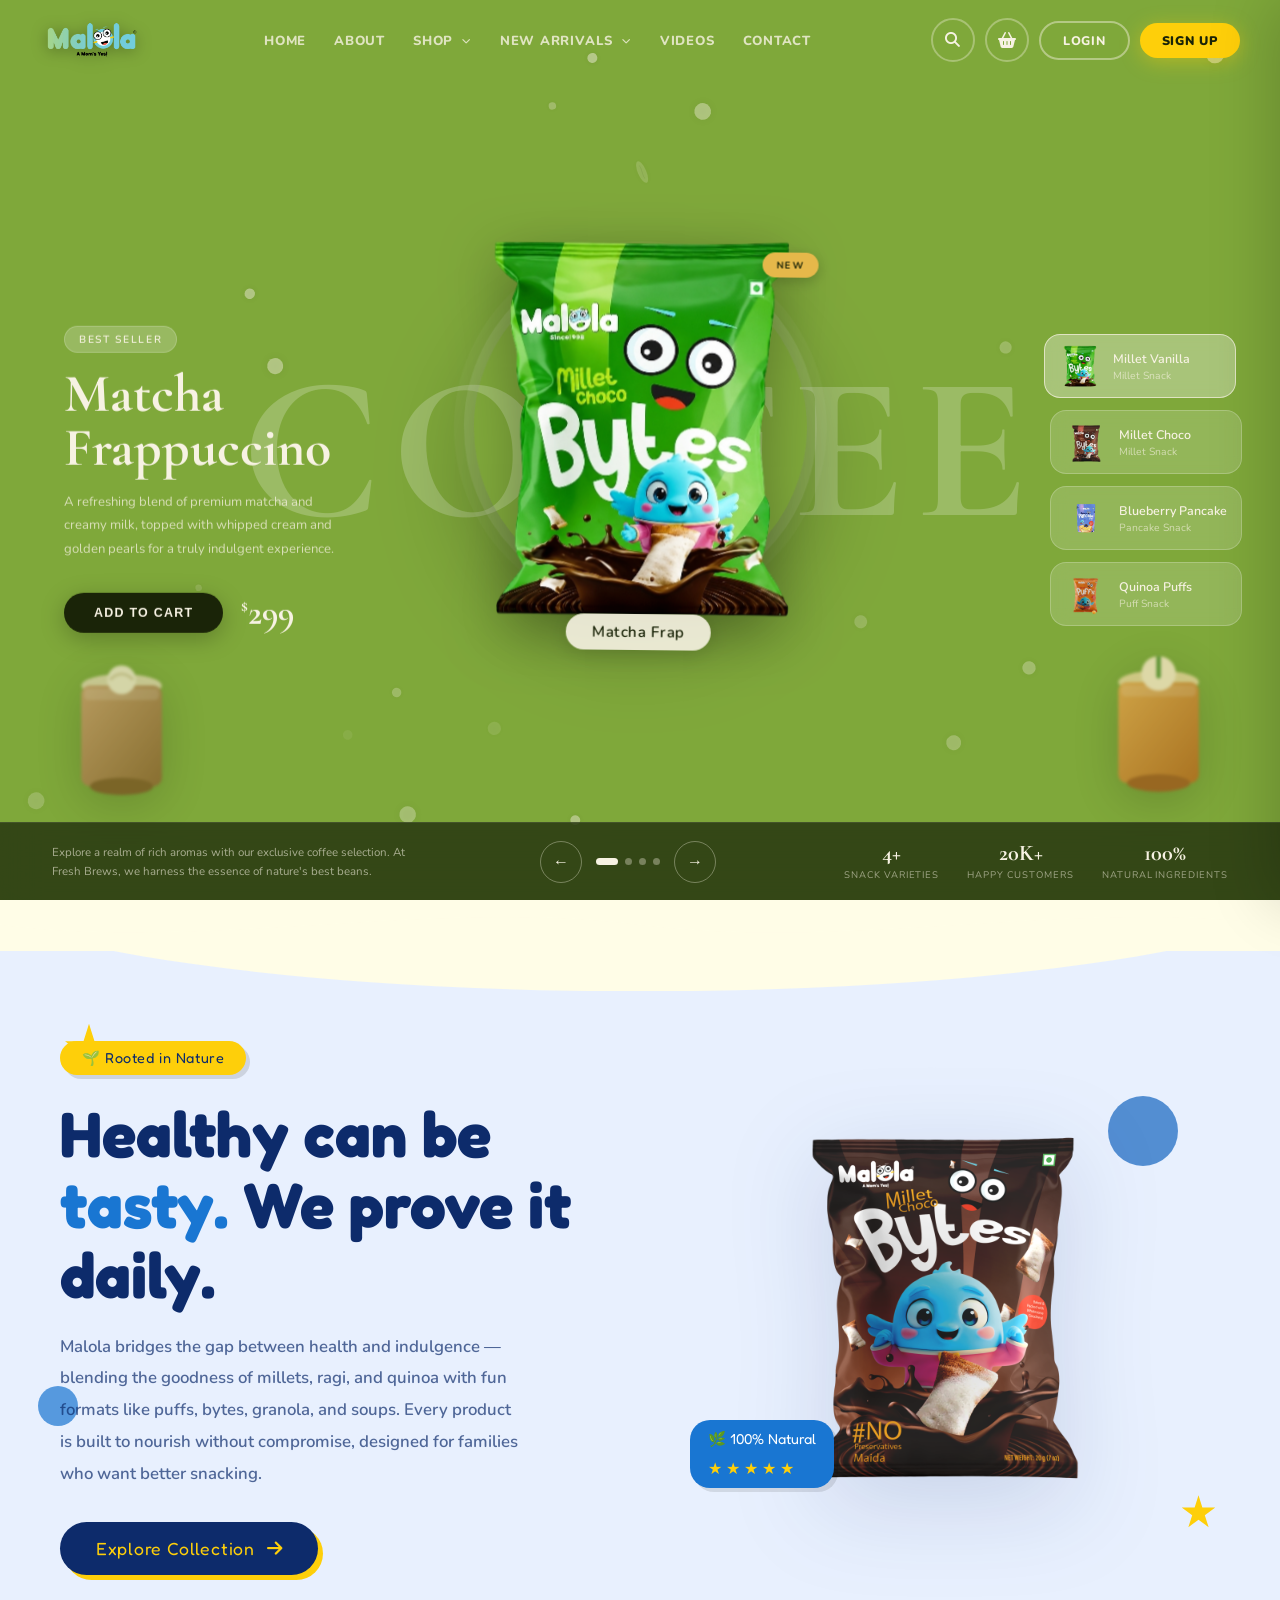
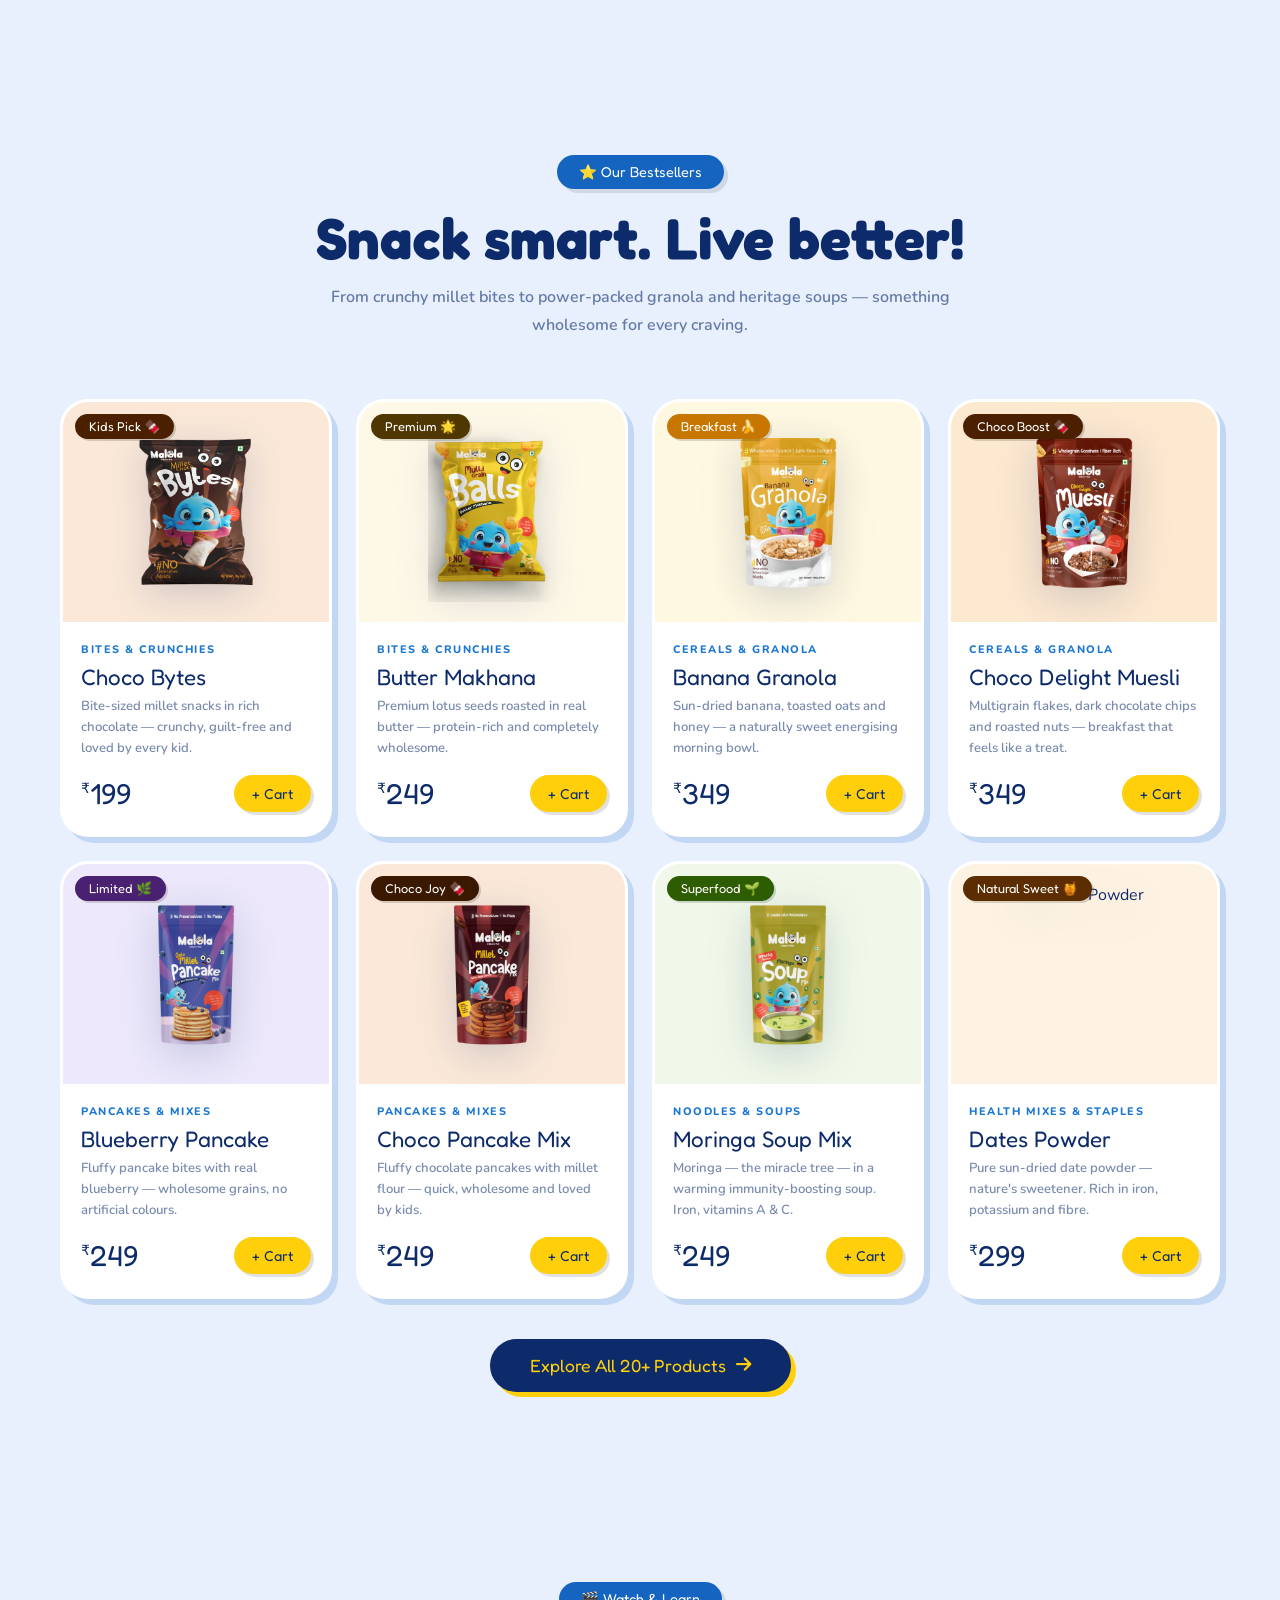
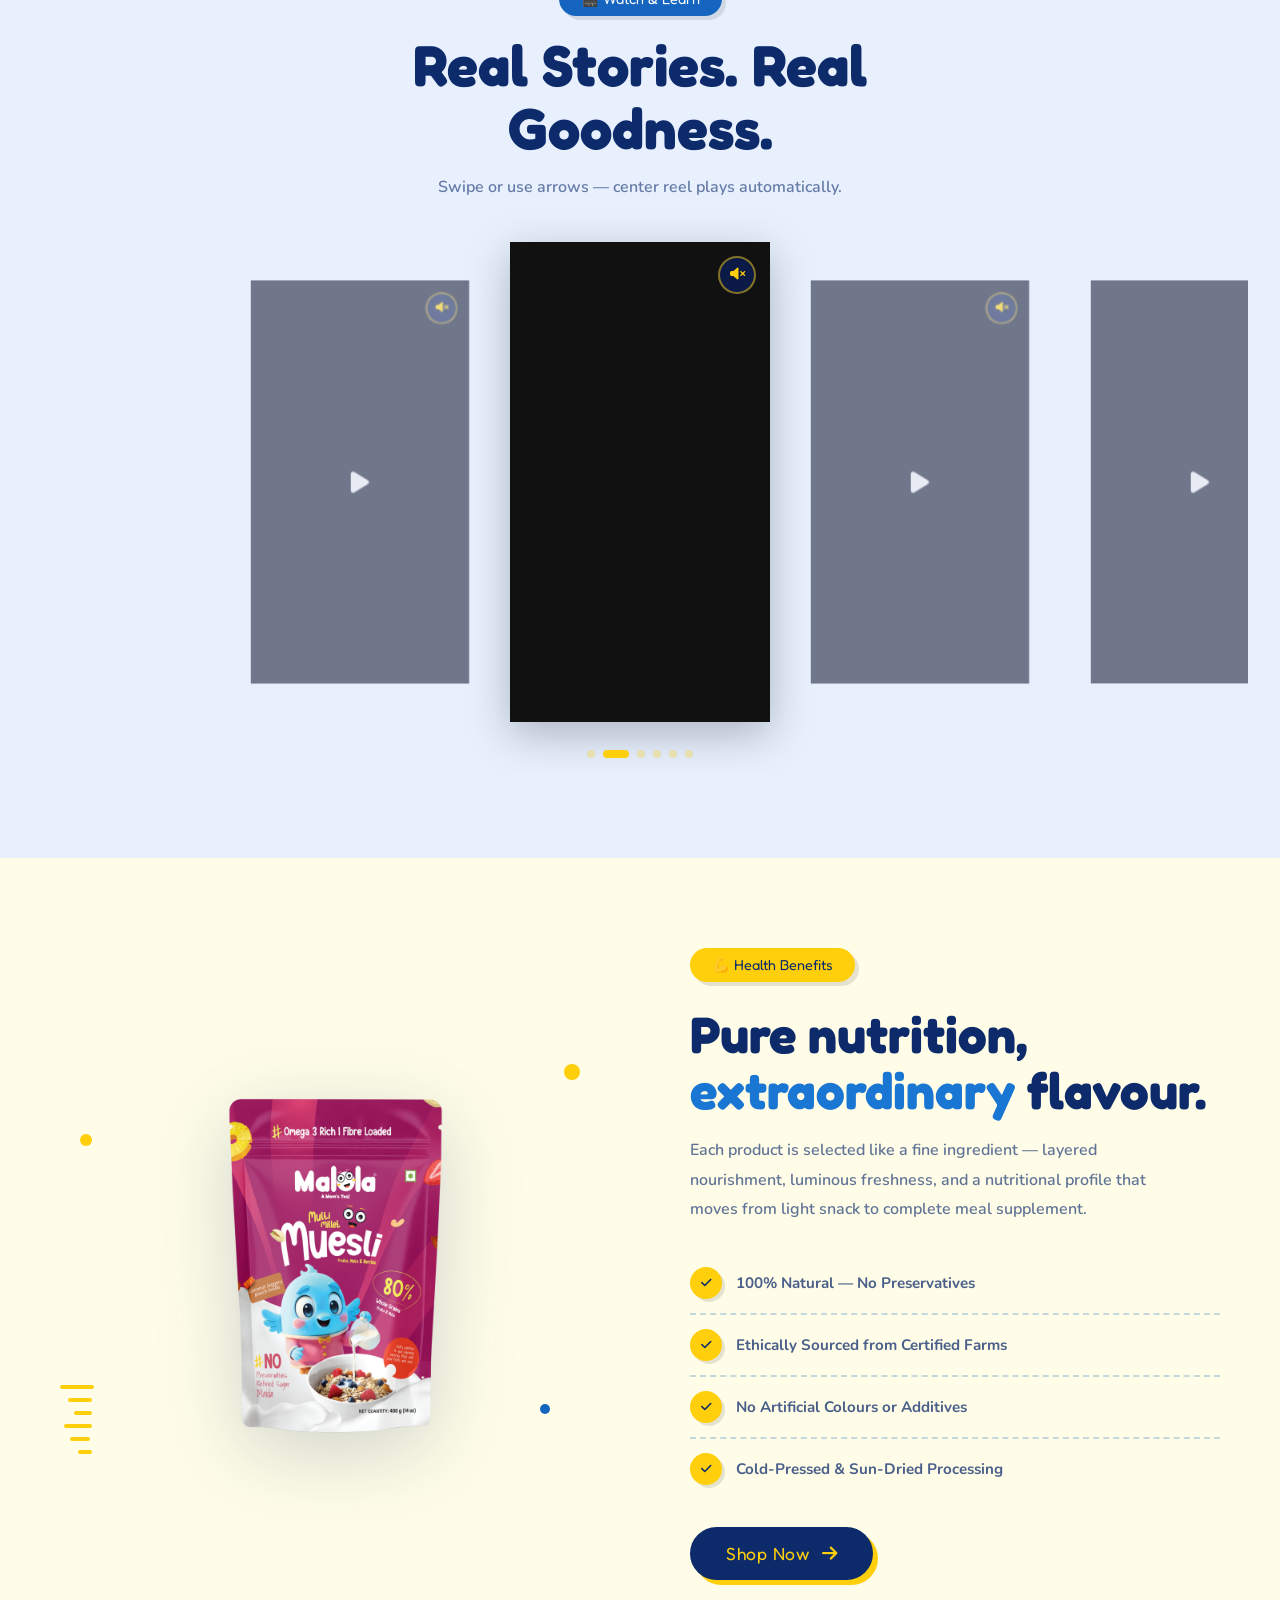
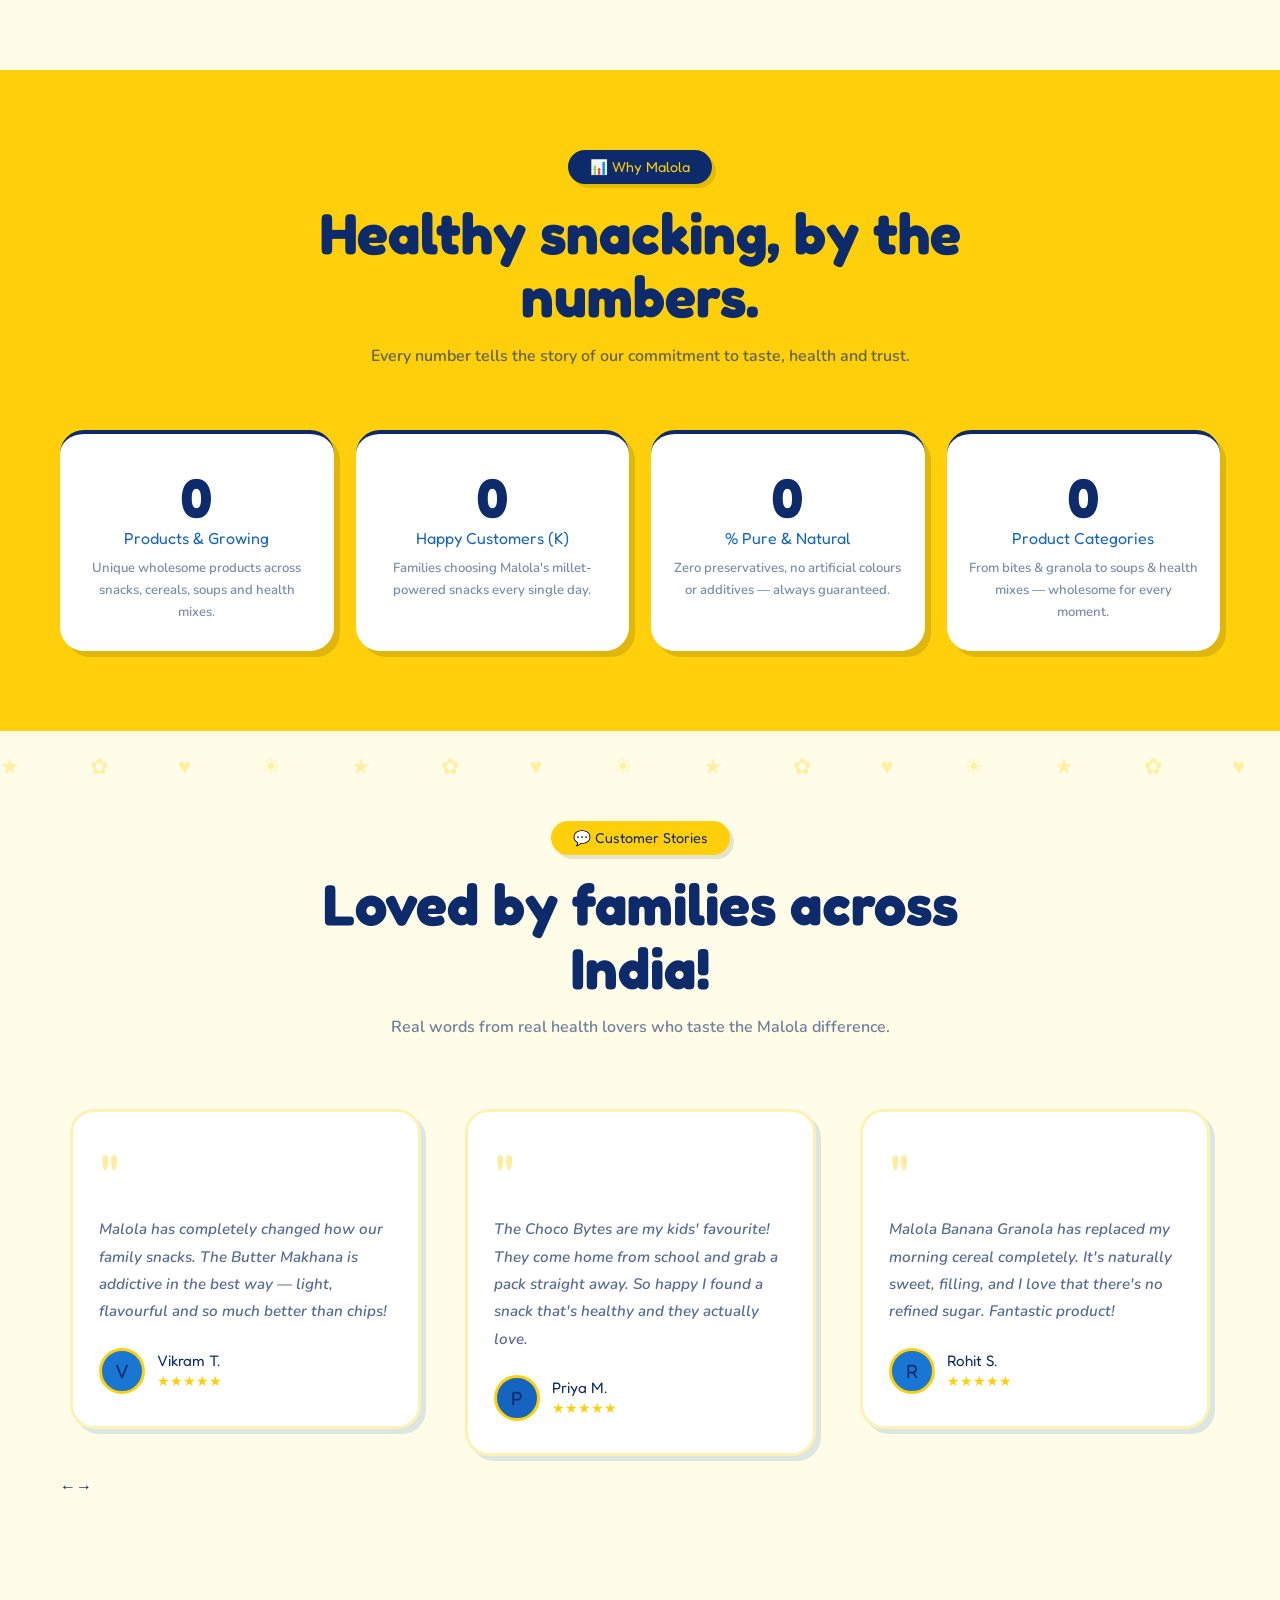
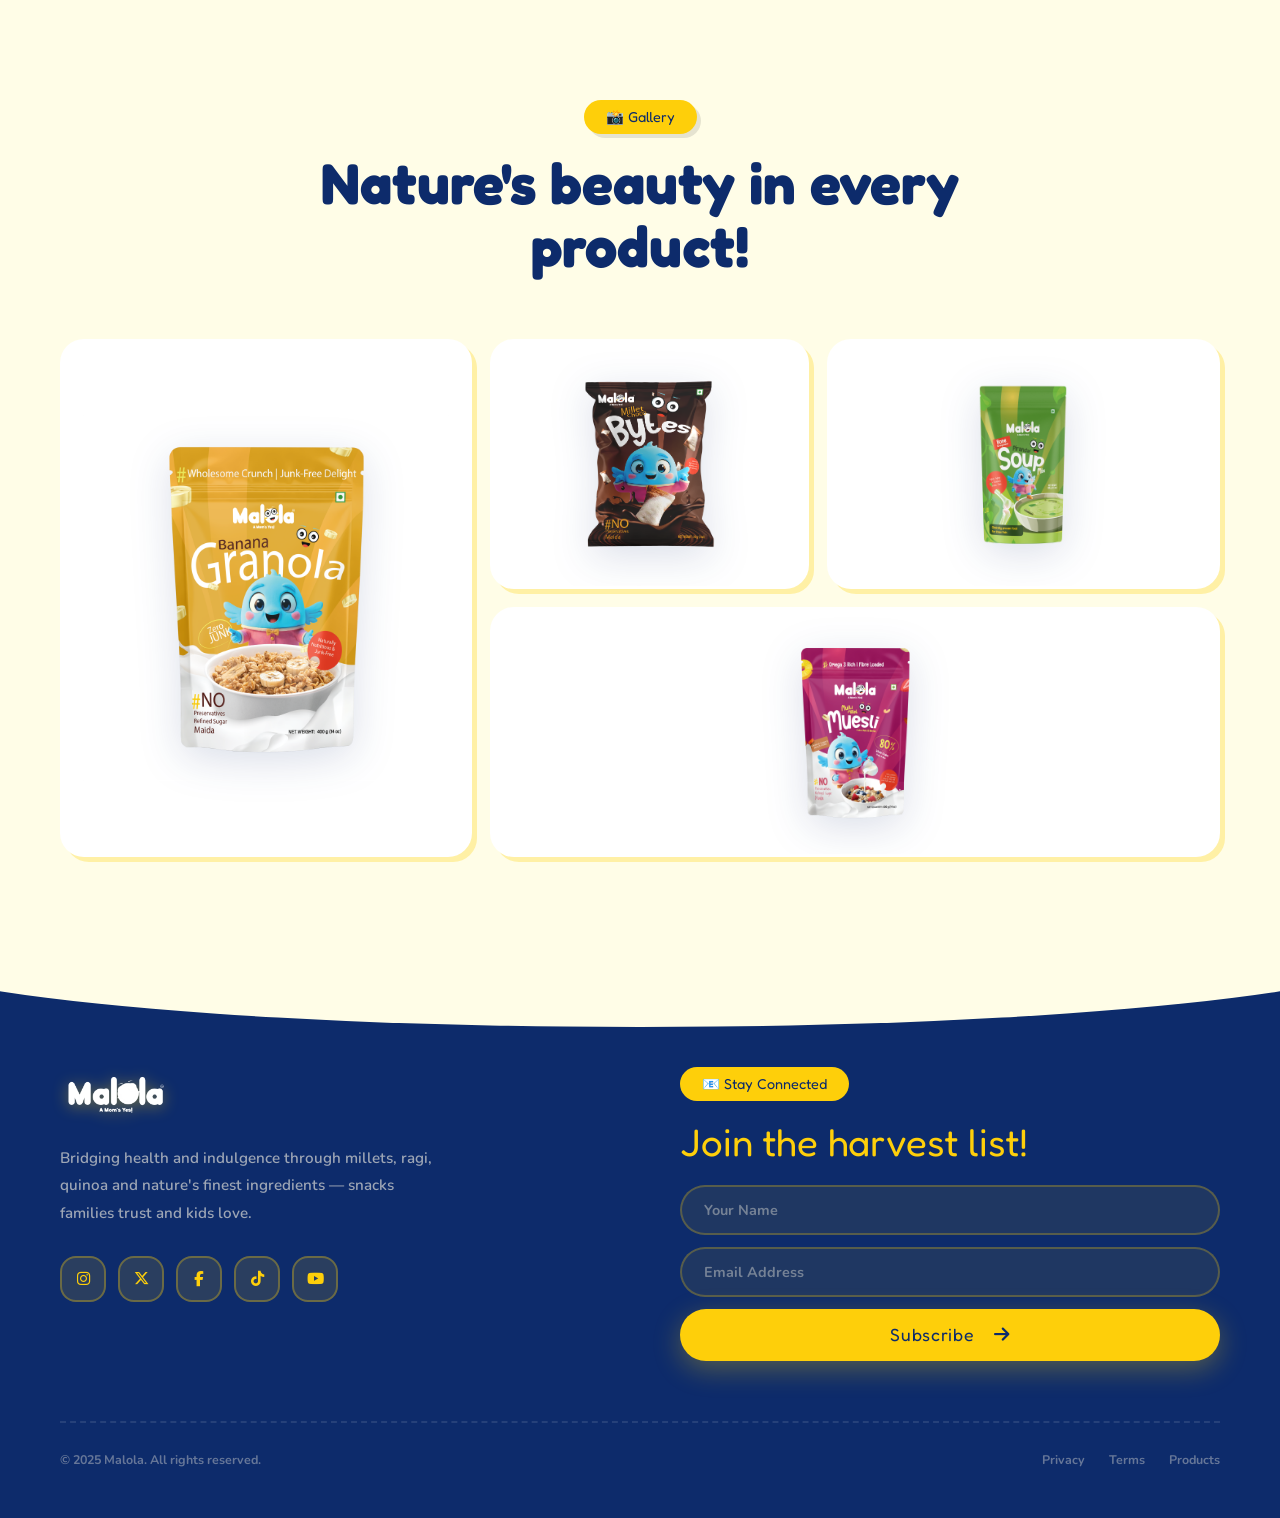
==== commit 85ab3c93: "Replace reels with new Malola food & health videos" ====
--- a/index.html
+++ b/index.html
@@ -577,31 +577,37 @@
         <div class="reels-track" id="reelsTrack">
 
           <div class="reel-card" data-index="0">
-            <video class="reel-video" src="assets/images/video/From KlickPin CF Bookmark these budget-friendly ways to style your paint project that look high-end but stay practical using simple ideas you can actually pull off - Pin-959829739336580702.mp4" muted playsinline preload="metadata"></video>
+            <video class="reel-video" src="assets/images/video/Better alternatives for your favorite foods when you want to make a smarter choice 🍽️✨..{food a.mp4" muted playsinline preload="metadata"></video>
             <div class="reel-top"><button class="reel-mute-btn"><i class="fa-solid fa-volume-xmark"></i></button></div>
             <div class="reel-pause-icon"><i class="fa-solid fa-pause"></i></div>
           </div>
 
           <div class="reel-card" data-index="1">
-            <video class="reel-video" src="assets/images/video/From KlickPin CF Polished Bridesmaid Dress Ideas for Everyday Life - Pin-31877109857418235.mp4" muted playsinline preload="metadata"></video>
+            <video class="reel-video" src="assets/images/video/Comment %22DRINKS%22 to get genuine drinks that support kids growth 🥛✨..[Healthydrinks,Nutrition,ki.mp4" muted playsinline preload="metadata"></video>
             <div class="reel-top"><button class="reel-mute-btn"><i class="fa-solid fa-volume-xmark"></i></button></div>
             <div class="reel-pause-icon"><i class="fa-solid fa-pause"></i></div>
           </div>
 
           <div class="reel-card" data-index="2">
-            <video class="reel-video" src="assets/images/video/From KlickPin CF Polished Bridesmaid Dress Ideas for Everyday Life - Pin-31877109857418235 - Copy.mp4" muted playsinline preload="metadata"></video>
+            <video class="reel-video" src="assets/images/video/Comment %22HEALTH%22 to get the completed Recipe Guide...( organic foods, healthy foods, kids, kids .mp4" muted playsinline preload="metadata"></video>
             <div class="reel-top"><button class="reel-mute-btn"><i class="fa-solid fa-volume-xmark"></i></button></div>
             <div class="reel-pause-icon"><i class="fa-solid fa-pause"></i></div>
           </div>
 
           <div class="reel-card" data-index="3">
-            <video class="reel-video" src="assets/images/video/From KlickPin CF Unique Packing List Ideas on a Budget - Pin-805651820879508247.mp4" muted playsinline preload="metadata"></video>
+            <video class="reel-video" src="assets/images/video/Comment %22HEALTH%22 to get the completed Recipe Guide...( organic foods, healthy foods, kids, kids  (2).mp4" muted playsinline preload="metadata"></video>
             <div class="reel-top"><button class="reel-mute-btn"><i class="fa-solid fa-volume-xmark"></i></button></div>
             <div class="reel-pause-icon"><i class="fa-solid fa-pause"></i></div>
           </div>
 
           <div class="reel-card" data-index="4">
-            <video class="reel-video" src="assets/images/video/PinLoad_Style_savvy_Video_Themed_outfits_Bold_fashion_1776402561028 - Copy.mp4" muted playsinline preload="metadata"></video>
+            <video class="reel-video" src="assets/images/video/Comment %22Noodles%22 to get the healthier version types of noodles 🍜🤔From whole wheat to millet a.mp4" muted playsinline preload="metadata"></video>
+            <div class="reel-top"><button class="reel-mute-btn"><i class="fa-solid fa-volume-xmark"></i></button></div>
+            <div class="reel-pause-icon"><i class="fa-solid fa-pause"></i></div>
+          </div>
+
+          <div class="reel-card" data-index="5">
+            <video class="reel-video" src="assets/images/video/Comment %22home%22 to learn how to make these snacks easily at home and enjoy fresh, homemade taste .mp4" muted playsinline preload="metadata"></video>
             <div class="reel-top"><button class="reel-mute-btn"><i class="fa-solid fa-volume-xmark"></i></button></div>
             <div class="reel-pause-icon"><i class="fa-solid fa-pause"></i></div>
           </div>
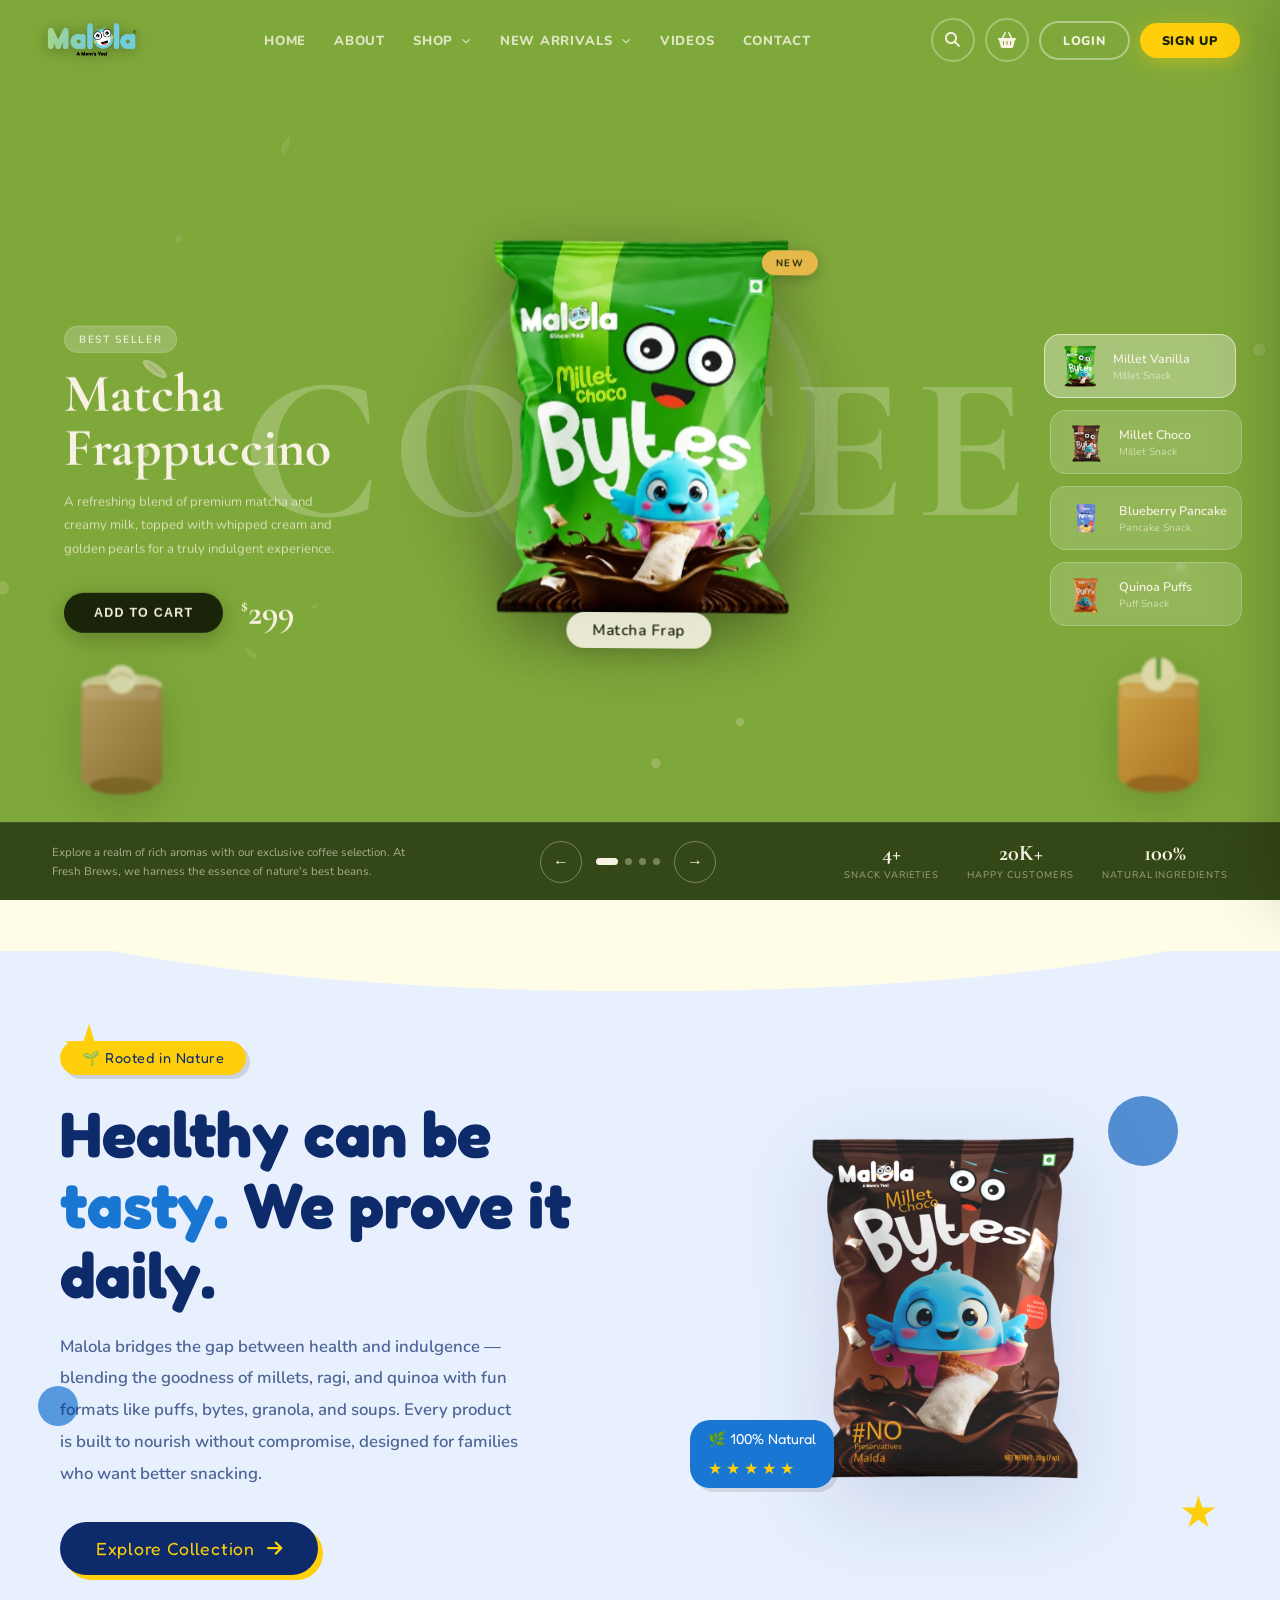
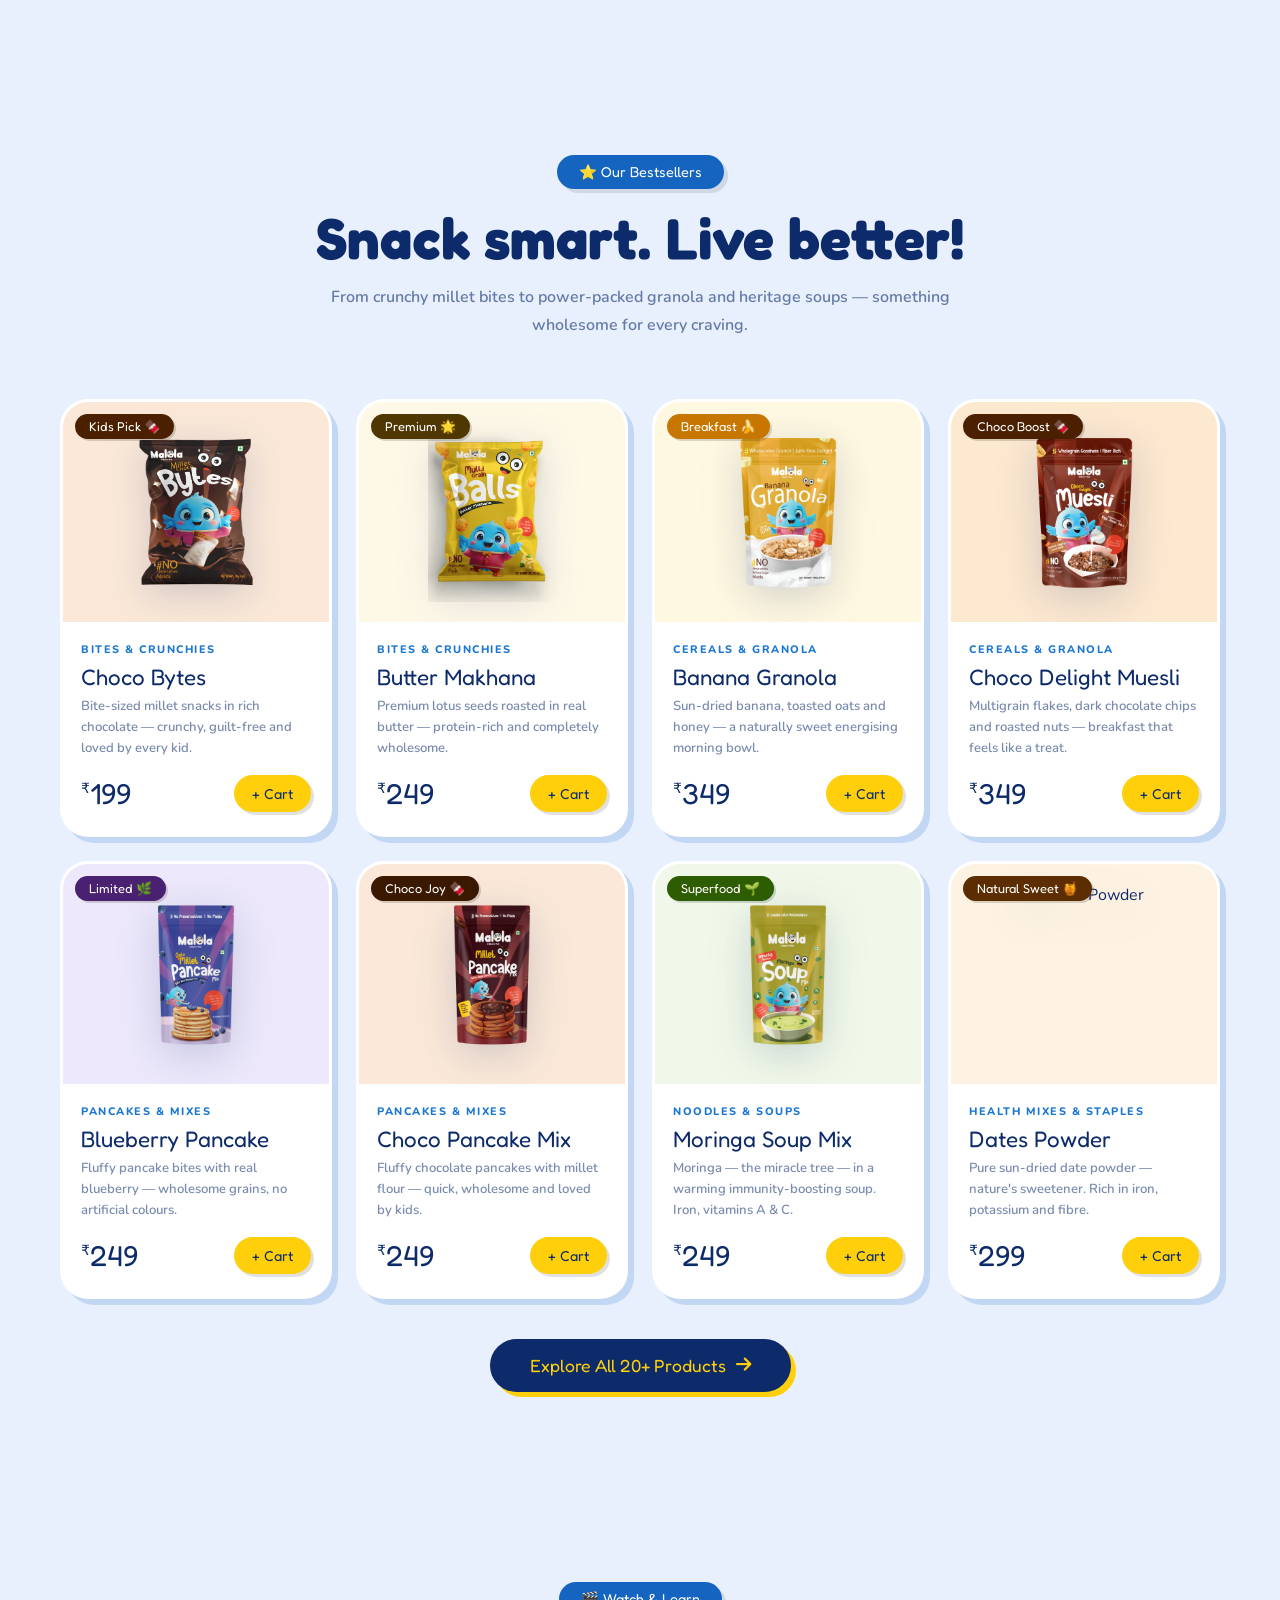
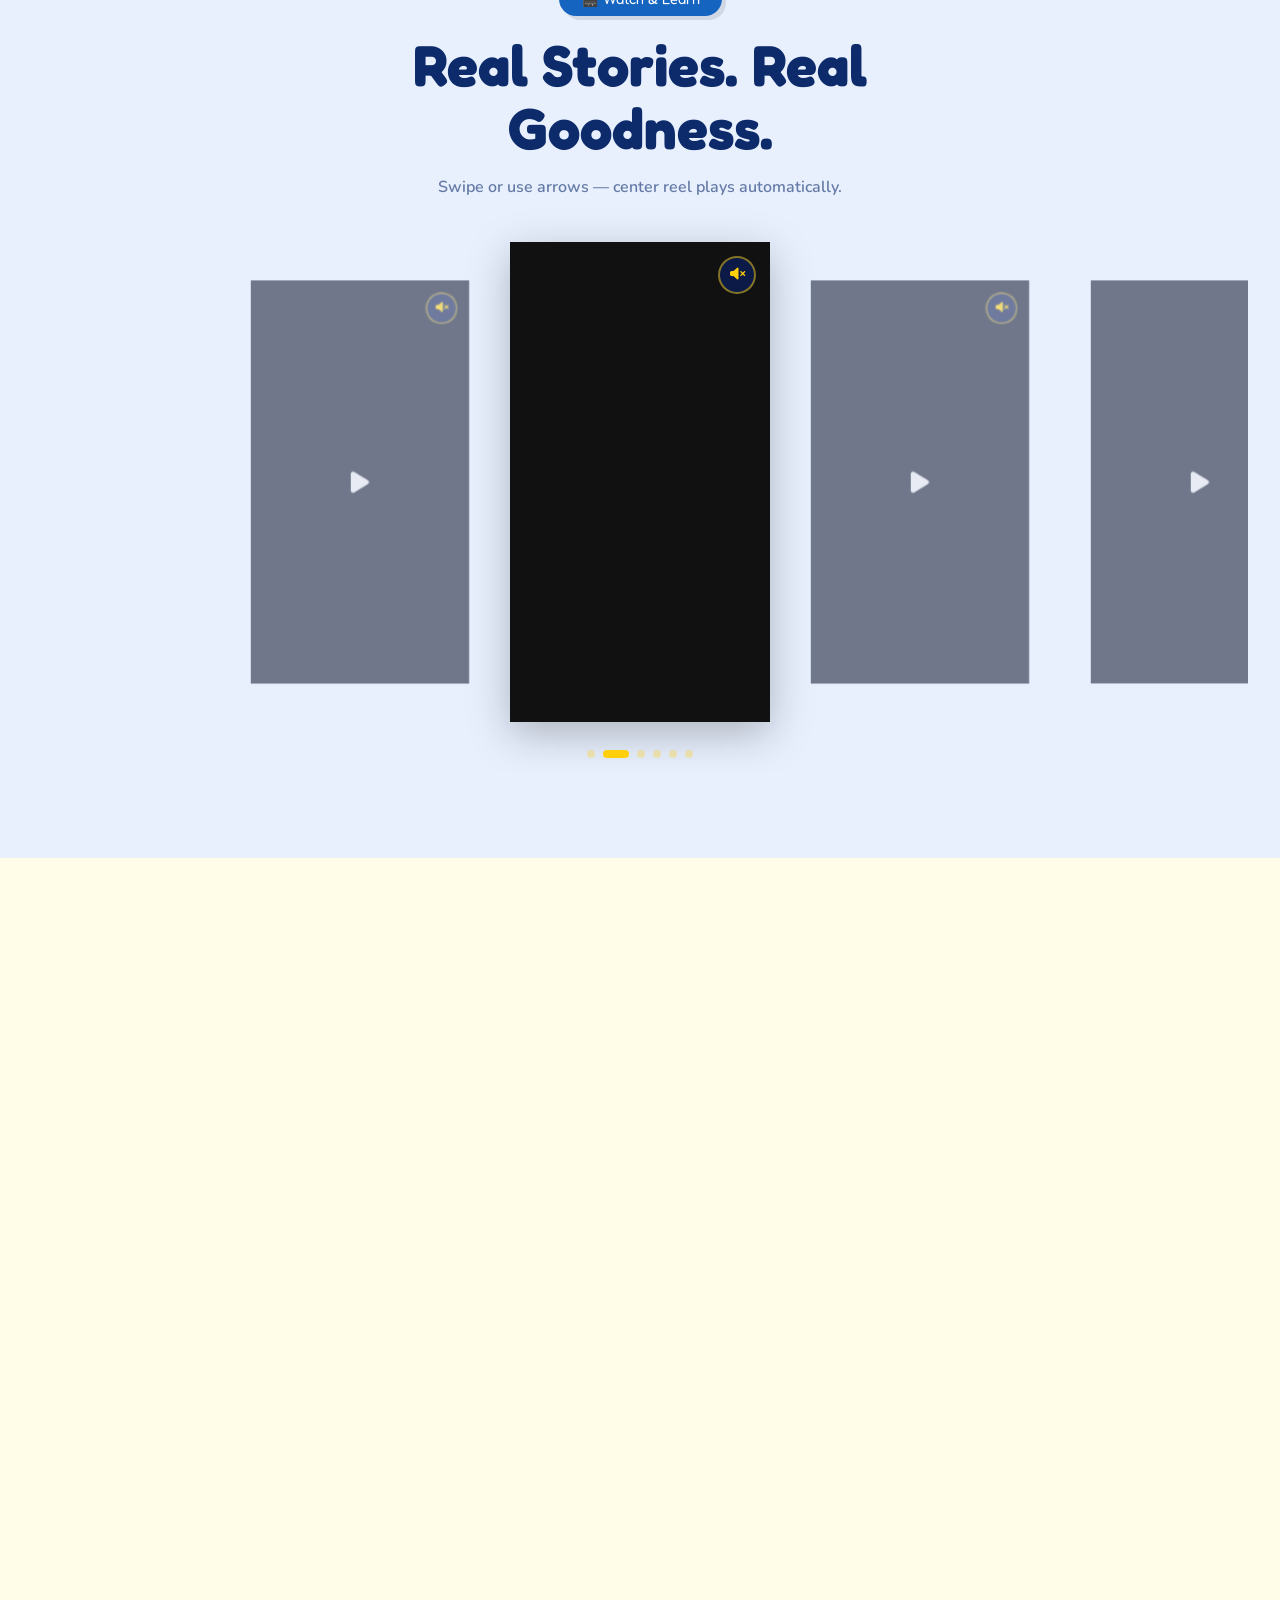
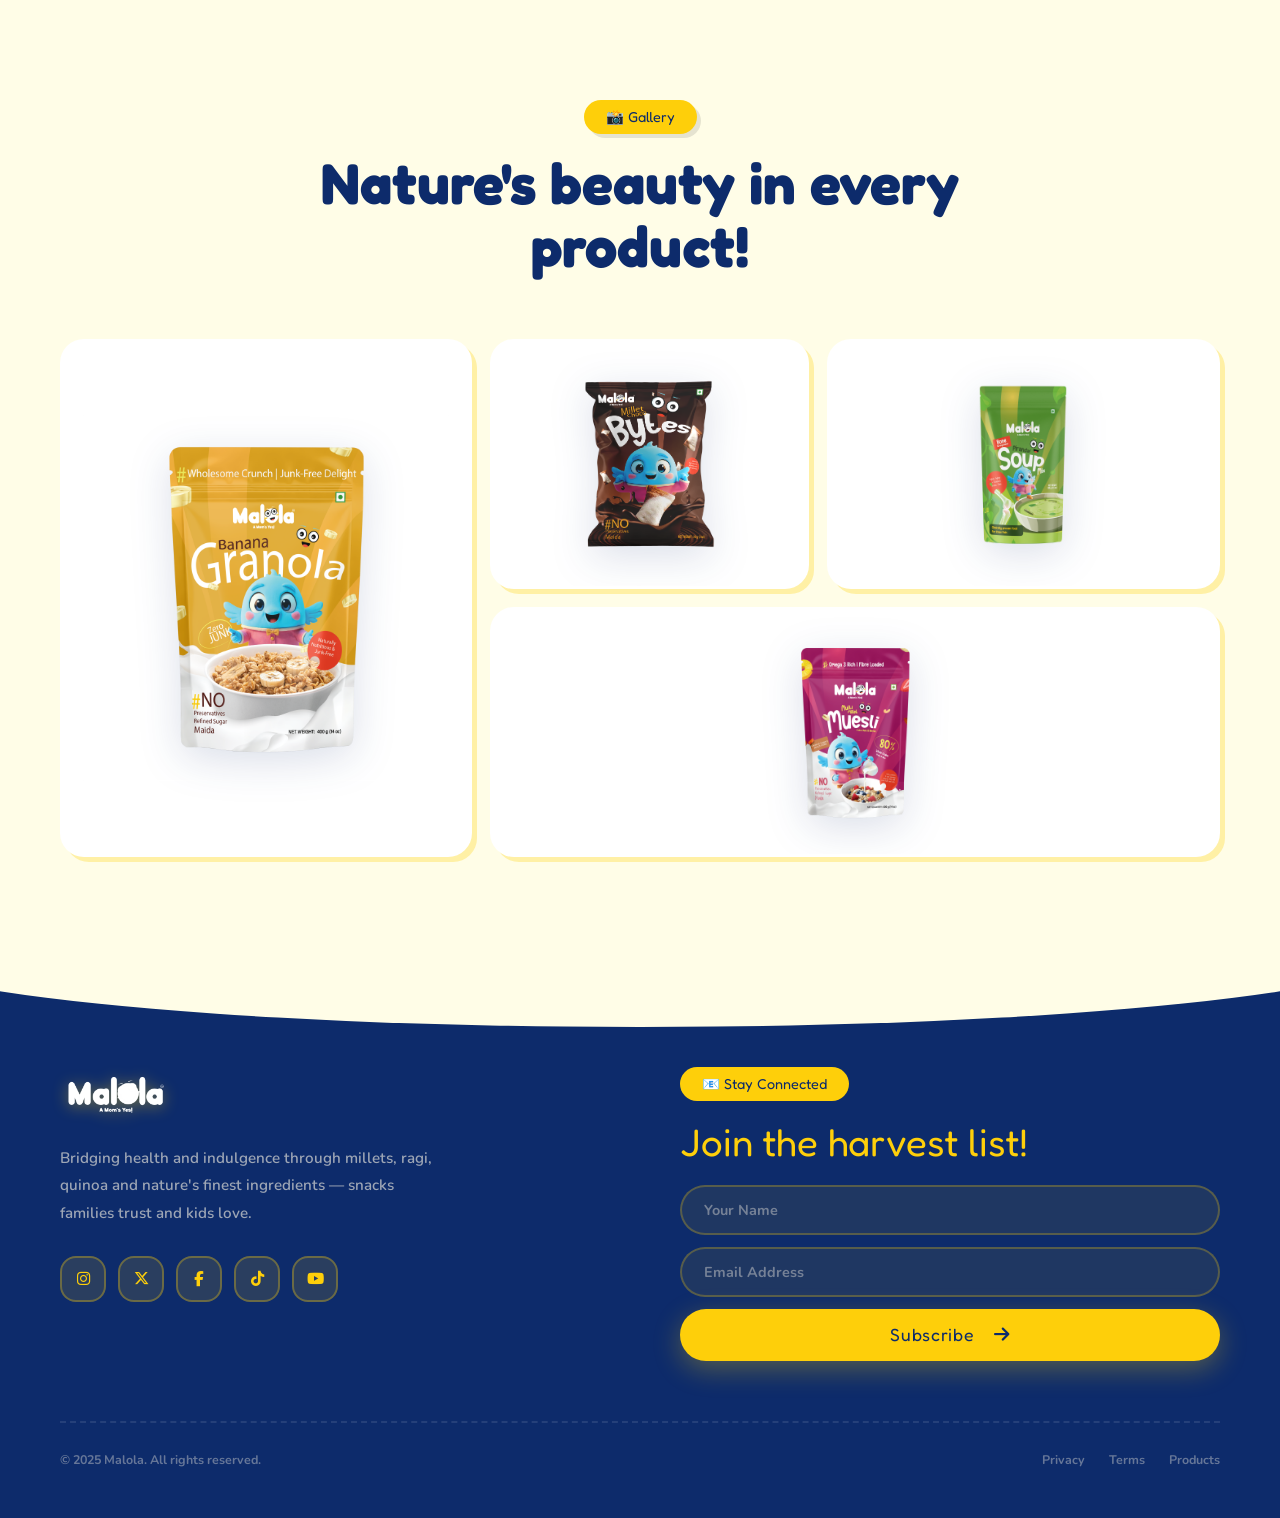
==== commit 1a477f01: "Rename video files to simple names, fix all reels not loading" ====
--- a/index.html
+++ b/index.html
@@ -577,37 +577,37 @@
         <div class="reels-track" id="reelsTrack">
 
           <div class="reel-card" data-index="0">
-            <video class="reel-video" src="assets/images/video/Better alternatives for your favorite foods when you want to make a smarter choice 🍽️✨..{food a.mp4" muted playsinline preload="metadata"></video>
+            <video class="reel-video" src="assets/images/video/reel-food-alternatives.mp4" muted playsinline preload="metadata"></video>
             <div class="reel-top"><button class="reel-mute-btn"><i class="fa-solid fa-volume-xmark"></i></button></div>
             <div class="reel-pause-icon"><i class="fa-solid fa-pause"></i></div>
           </div>
 
           <div class="reel-card" data-index="1">
-            <video class="reel-video" src="assets/images/video/Comment %22DRINKS%22 to get genuine drinks that support kids growth 🥛✨..[Healthydrinks,Nutrition,ki.mp4" muted playsinline preload="metadata"></video>
+            <video class="reel-video" src="assets/images/video/reel-healthy-drinks.mp4" muted playsinline preload="metadata"></video>
             <div class="reel-top"><button class="reel-mute-btn"><i class="fa-solid fa-volume-xmark"></i></button></div>
             <div class="reel-pause-icon"><i class="fa-solid fa-pause"></i></div>
           </div>
 
           <div class="reel-card" data-index="2">
-            <video class="reel-video" src="assets/images/video/Comment %22HEALTH%22 to get the completed Recipe Guide...( organic foods, healthy foods, kids, kids .mp4" muted playsinline preload="metadata"></video>
+            <video class="reel-video" src="assets/images/video/reel-health-recipe.mp4" muted playsinline preload="metadata"></video>
             <div class="reel-top"><button class="reel-mute-btn"><i class="fa-solid fa-volume-xmark"></i></button></div>
             <div class="reel-pause-icon"><i class="fa-solid fa-pause"></i></div>
           </div>
 
           <div class="reel-card" data-index="3">
-            <video class="reel-video" src="assets/images/video/Comment %22HEALTH%22 to get the completed Recipe Guide...( organic foods, healthy foods, kids, kids  (2).mp4" muted playsinline preload="metadata"></video>
+            <video class="reel-video" src="assets/images/video/reel-health-recipe-2.mp4" muted playsinline preload="metadata"></video>
             <div class="reel-top"><button class="reel-mute-btn"><i class="fa-solid fa-volume-xmark"></i></button></div>
             <div class="reel-pause-icon"><i class="fa-solid fa-pause"></i></div>
           </div>
 
           <div class="reel-card" data-index="4">
-            <video class="reel-video" src="assets/images/video/Comment %22Noodles%22 to get the healthier version types of noodles 🍜🤔From whole wheat to millet a.mp4" muted playsinline preload="metadata"></video>
+            <video class="reel-video" src="assets/images/video/reel-millet-noodles.mp4" muted playsinline preload="metadata"></video>
             <div class="reel-top"><button class="reel-mute-btn"><i class="fa-solid fa-volume-xmark"></i></button></div>
             <div class="reel-pause-icon"><i class="fa-solid fa-pause"></i></div>
           </div>
 
           <div class="reel-card" data-index="5">
-            <video class="reel-video" src="assets/images/video/Comment %22home%22 to learn how to make these snacks easily at home and enjoy fresh, homemade taste .mp4" muted playsinline preload="metadata"></video>
+            <video class="reel-video" src="assets/images/video/reel-homemade-snacks.mp4" muted playsinline preload="metadata"></video>
             <div class="reel-top"><button class="reel-mute-btn"><i class="fa-solid fa-volume-xmark"></i></button></div>
             <div class="reel-pause-icon"><i class="fa-solid fa-pause"></i></div>
           </div>
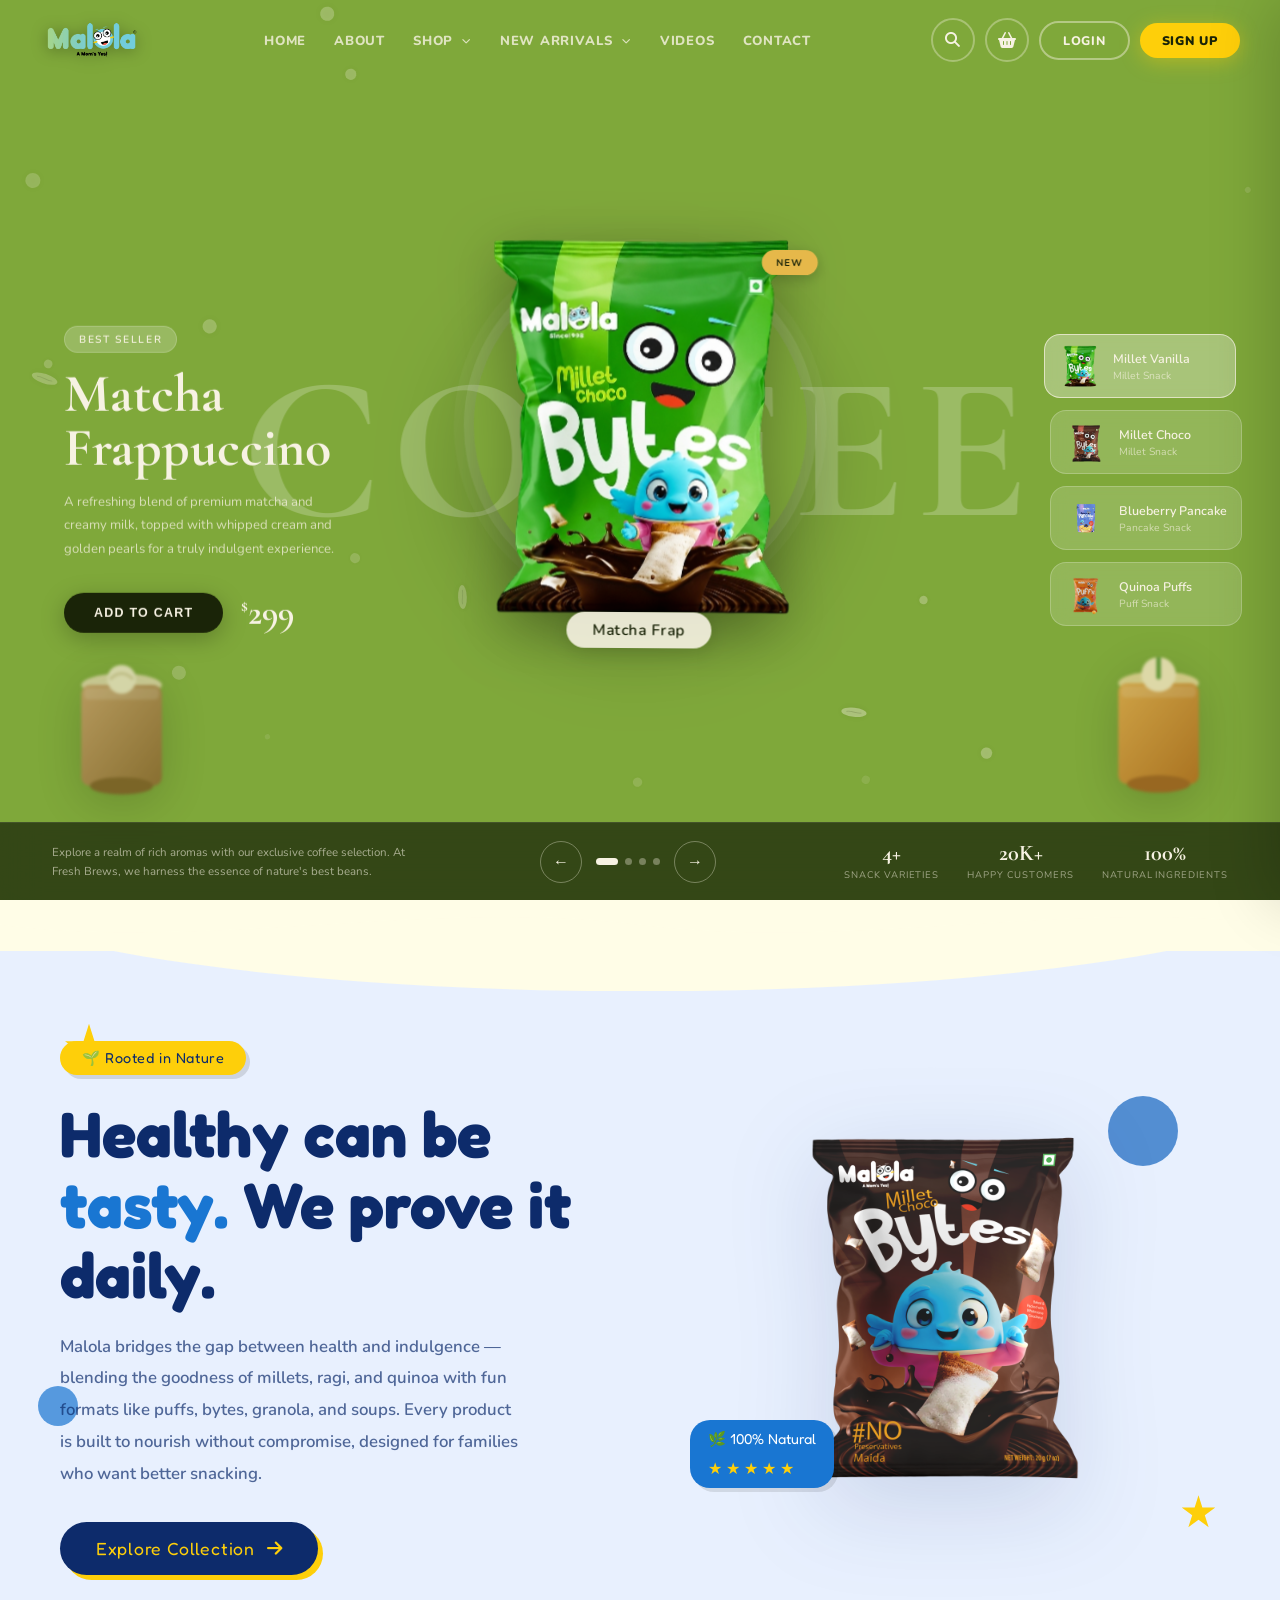
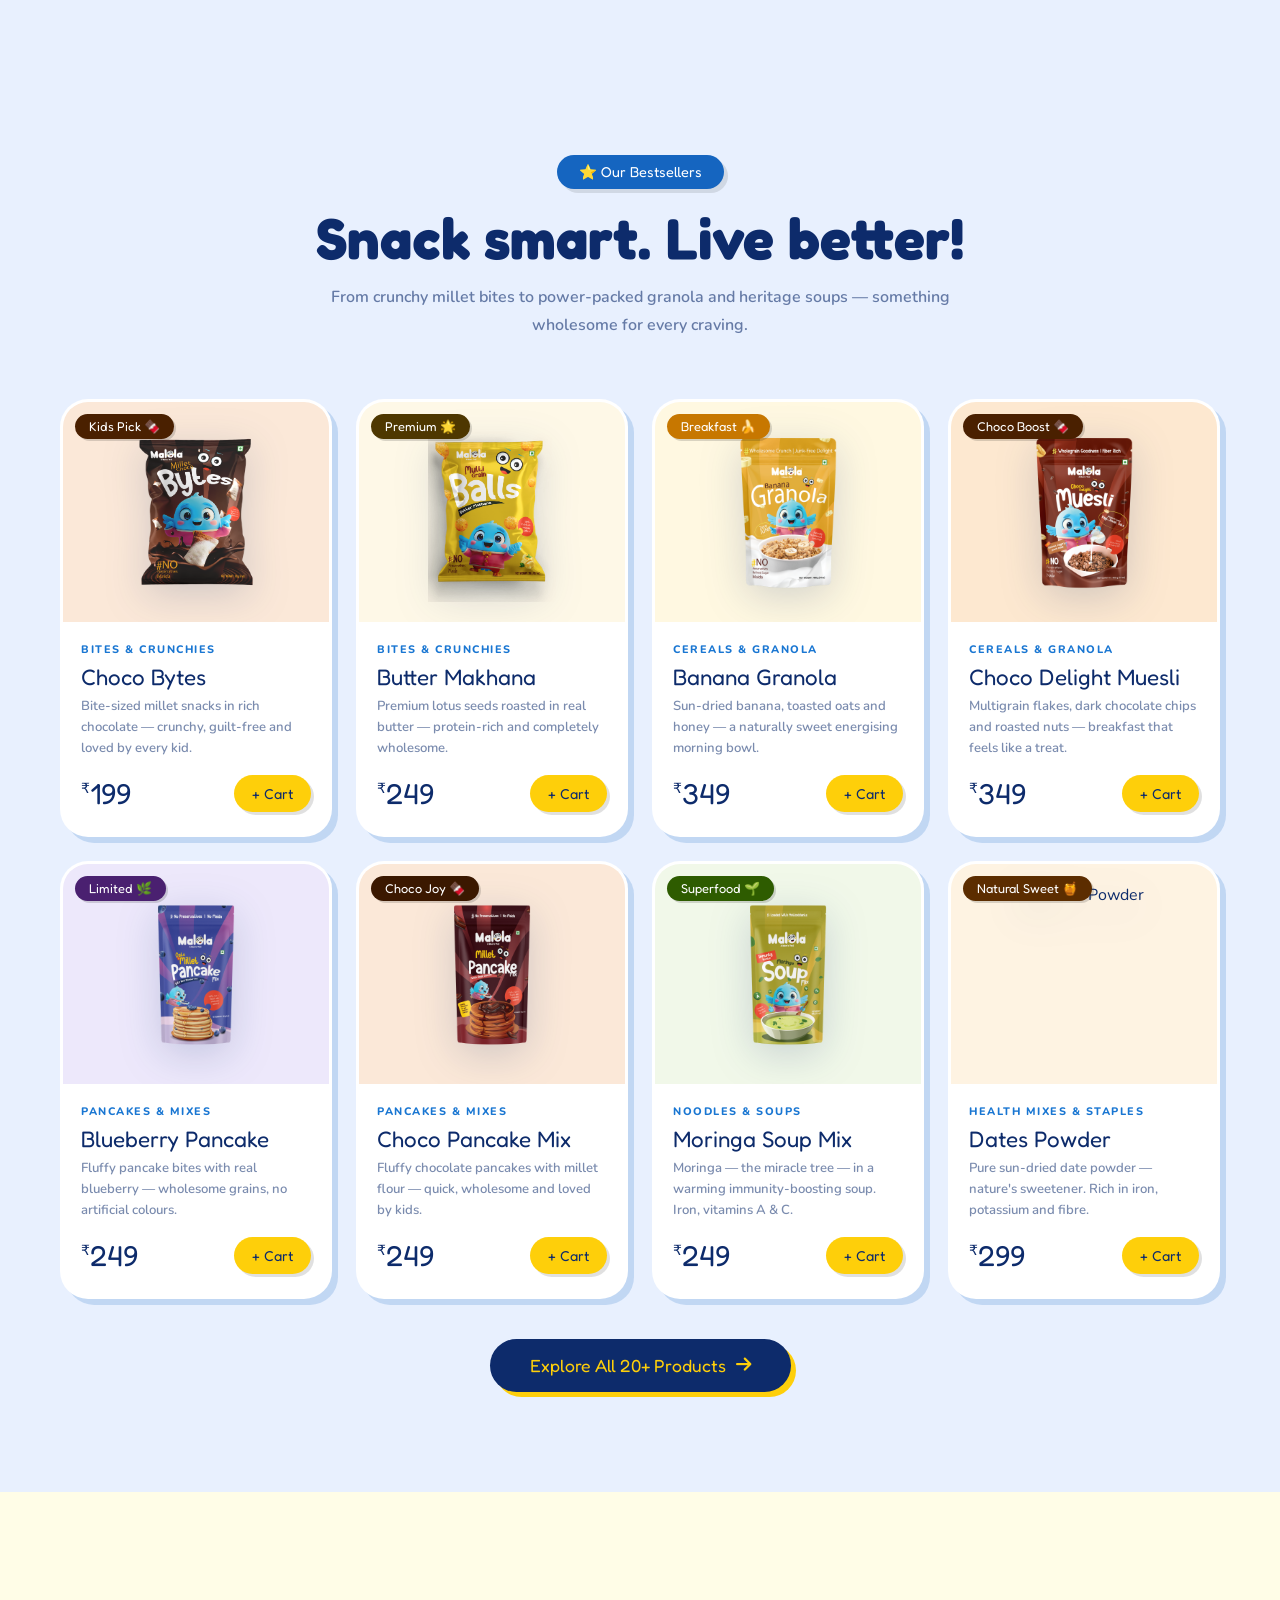
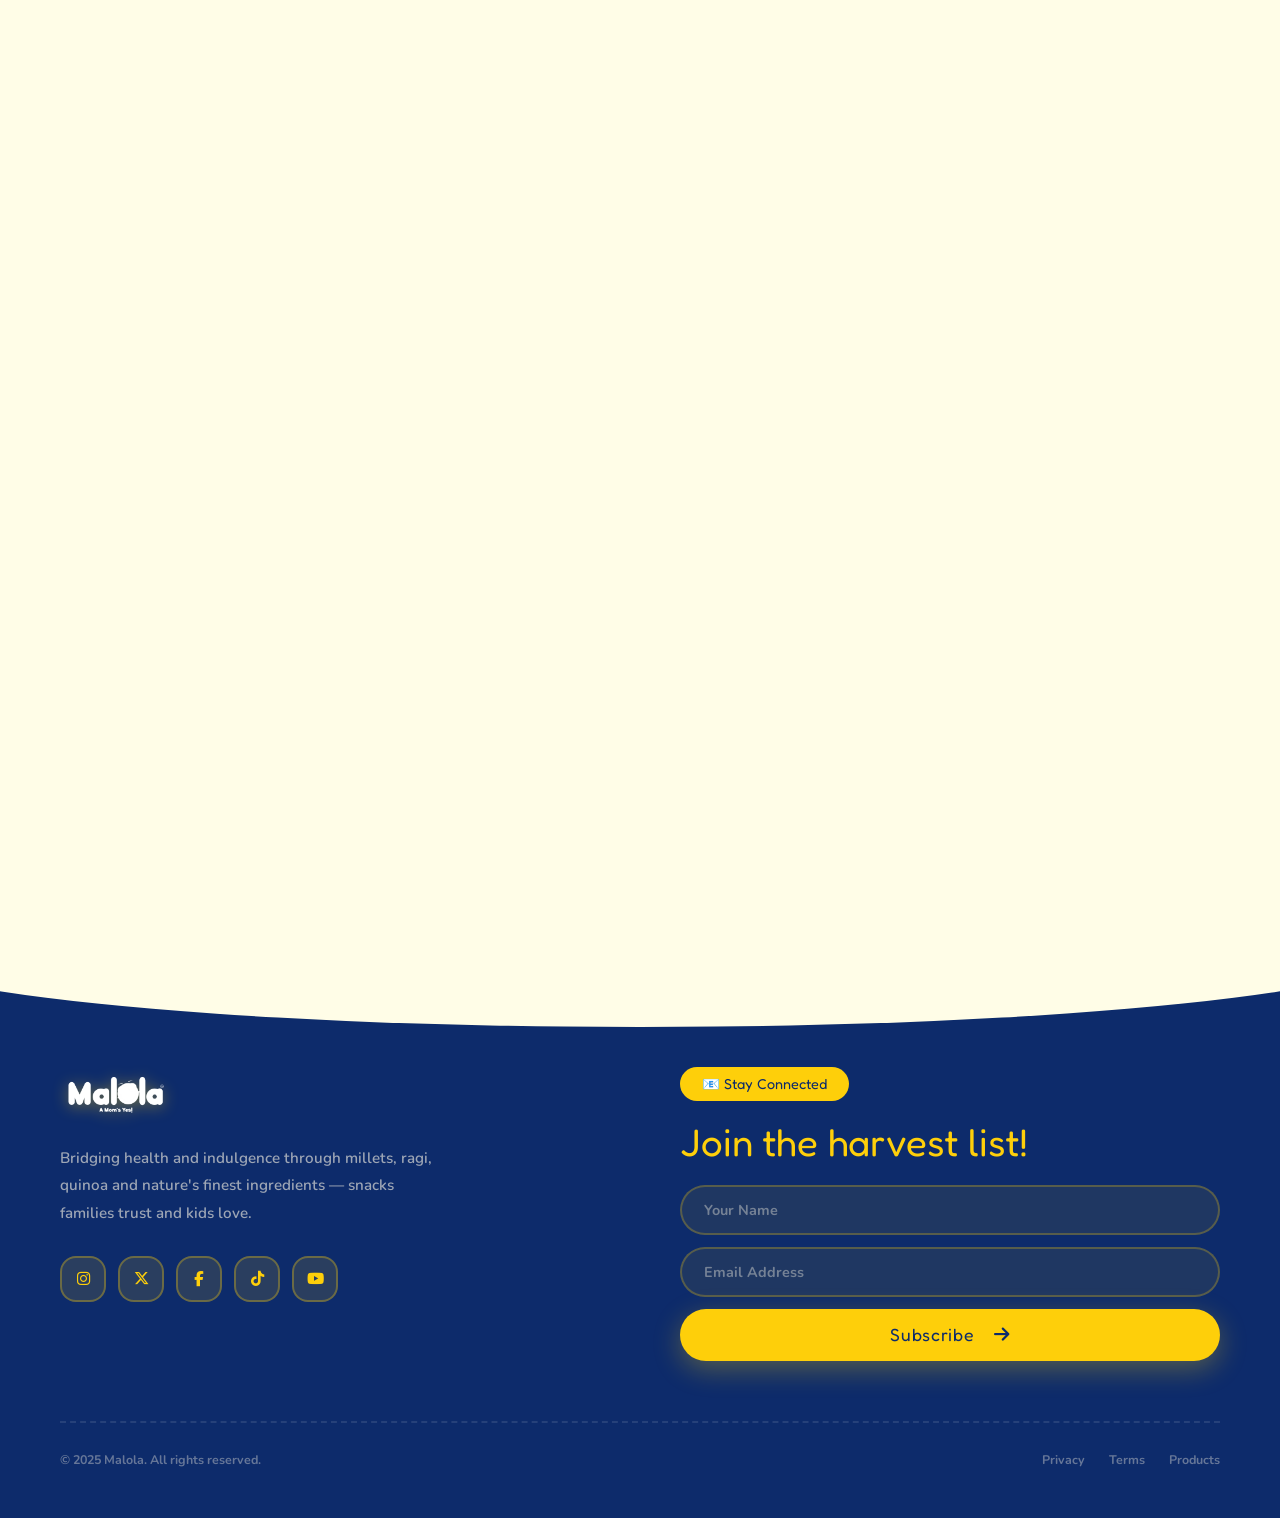
==== commit 8c718c30: "Remove duplicate and missing videos, reduce reels to 4 Co-Authored-By: Claude Sonnet 4.6 <noreply@an" ====
--- a/index.html
+++ b/index.html
@@ -589,24 +589,12 @@
           </div>
 
           <div class="reel-card" data-index="2">
-            <video class="reel-video" src="assets/images/video/reel-health-recipe.mp4" muted playsinline preload="metadata"></video>
-            <div class="reel-top"><button class="reel-mute-btn"><i class="fa-solid fa-volume-xmark"></i></button></div>
-            <div class="reel-pause-icon"><i class="fa-solid fa-pause"></i></div>
-          </div>
-
-          <div class="reel-card" data-index="3">
-            <video class="reel-video" src="assets/images/video/reel-health-recipe-2.mp4" muted playsinline preload="metadata"></video>
-            <div class="reel-top"><button class="reel-mute-btn"><i class="fa-solid fa-volume-xmark"></i></button></div>
-            <div class="reel-pause-icon"><i class="fa-solid fa-pause"></i></div>
-          </div>
-
-          <div class="reel-card" data-index="4">
             <video class="reel-video" src="assets/images/video/reel-millet-noodles.mp4" muted playsinline preload="metadata"></video>
             <div class="reel-top"><button class="reel-mute-btn"><i class="fa-solid fa-volume-xmark"></i></button></div>
             <div class="reel-pause-icon"><i class="fa-solid fa-pause"></i></div>
           </div>
 
-          <div class="reel-card" data-index="5">
+          <div class="reel-card" data-index="3">
             <video class="reel-video" src="assets/images/video/reel-homemade-snacks.mp4" muted playsinline preload="metadata"></video>
             <div class="reel-top"><button class="reel-mute-btn"><i class="fa-solid fa-volume-xmark"></i></button></div>
             <div class="reel-pause-icon"><i class="fa-solid fa-pause"></i></div>
